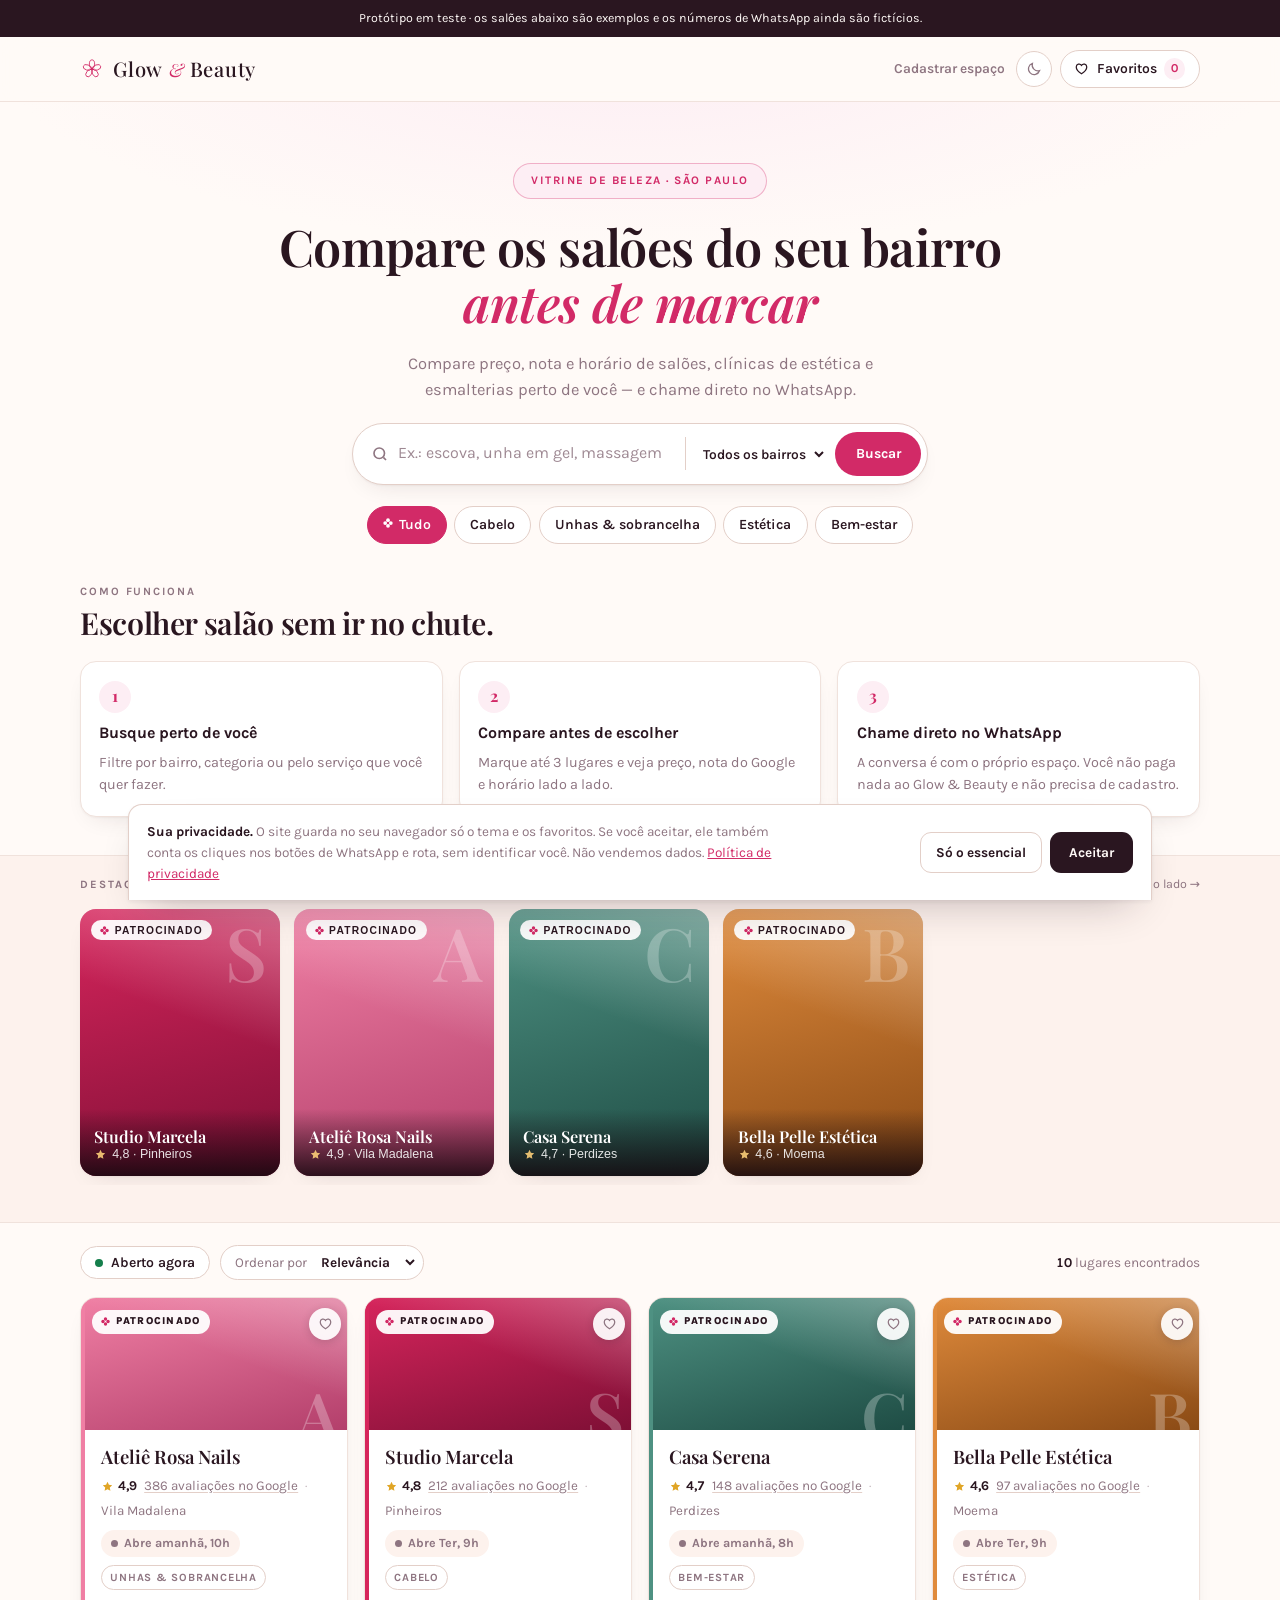
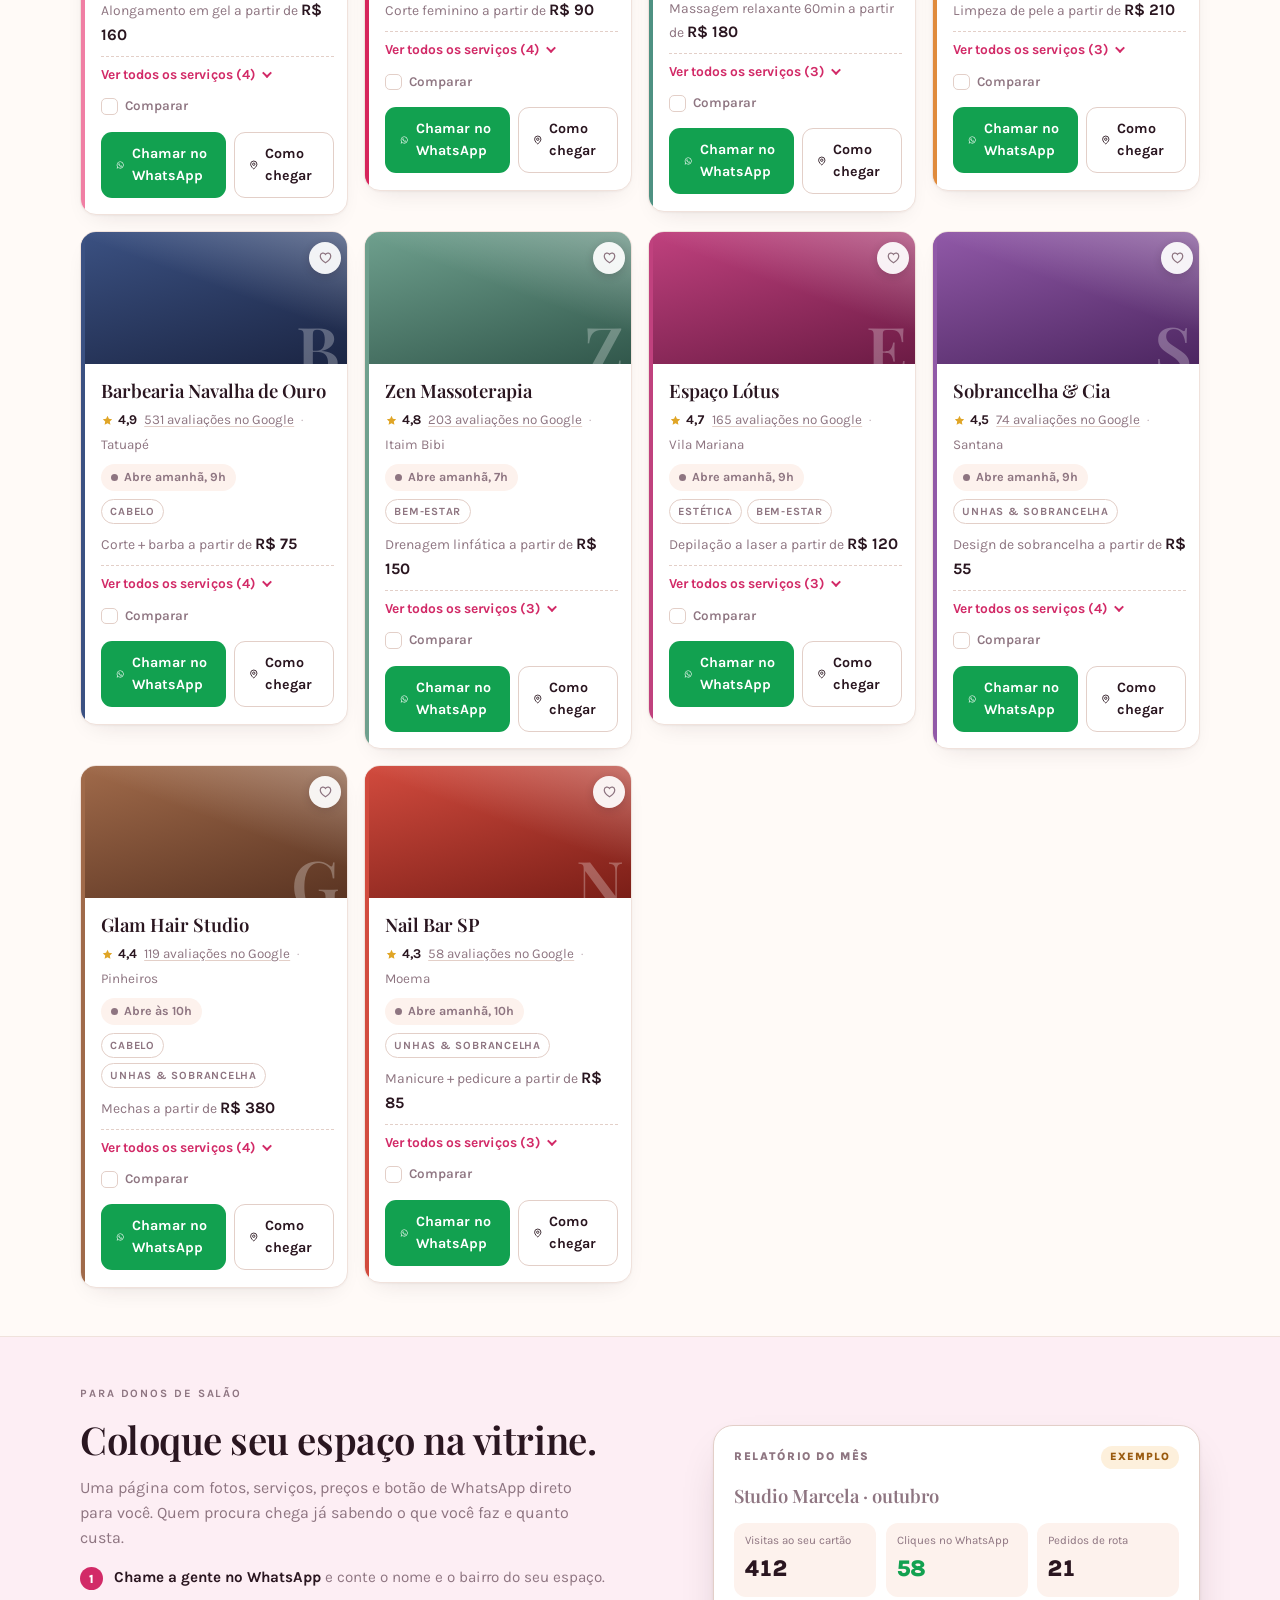
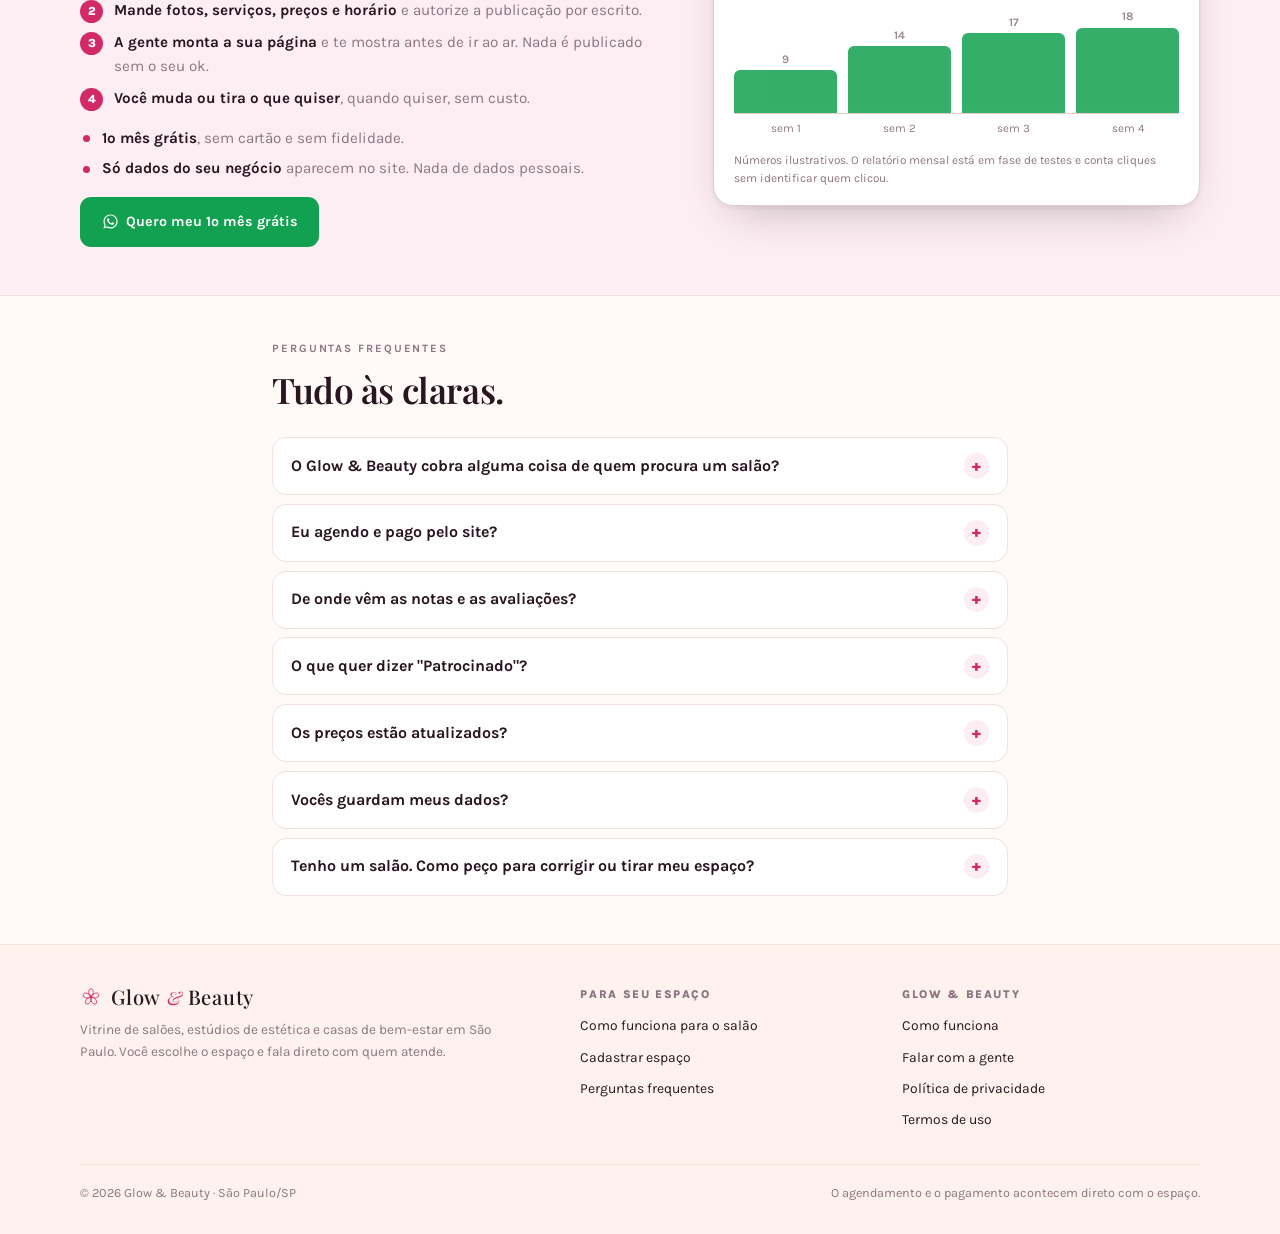
==== index.html @ f6353bc1 "v3: landing completa, busca e páginas legais." ====
<!doctype html>
<html lang="pt-BR">
<head>
<meta charset="utf-8">
<meta name="viewport" content="width=device-width, initial-scale=1">
<title>Glow &amp; Beauty</title>
<link rel="icon" type="image/svg+xml" href="favicon.svg">

<!--
  Cartão de link (Open Graph + Twitter).
  É este bloco que faz o link aparecer com imagem e descrição quando alguém
  cola no WhatsApp, no Instagram ou no Facebook. A imagem precisa ter 1200x630px
  e fica em assets/img/cartao-link.jpg. Se comprar um domínio, troque o endereço
  das linhas og:url e og:image.
-->
<meta name="description" content="Salões de cabelo, unhas, estética e bem-estar em São Paulo. Compare preço, nota e horário e chame direto no WhatsApp.">
<meta property="og:type" content="website">
<meta property="og:site_name" content="Glow &amp; Beauty">
<meta property="og:title" content="Glow &amp; Beauty — compare os salões do seu bairro">
<meta property="og:description" content="Compare preço, nota e horário dos salões perto de você e chame direto no WhatsApp.">
<meta property="og:url" content="https://ibmkinot-beep.github.io/glow-beauty/">
<meta property="og:image" content="https://ibmkinot-beep.github.io/glow-beauty/assets/img/cartao-link.jpg">
<meta property="og:image:width" content="1200">
<meta property="og:image:height" content="630">
<meta property="og:locale" content="pt_BR">
<meta property="og:image:alt" content="Glow &amp; Beauty — compare os salões do seu bairro e chame no WhatsApp">
<meta name="twitter:card" content="summary_large_image">

<link rel="stylesheet" href="https://fonts.googleapis.com/css2?family=Playfair+Display:ital,wght@0,500;0,600;0,700;1,500;1,600&family=Karla:wght@300..800&display=swap">
<style>
  :root {
    --papel: #FFFAF7;
    --papel-2: #FDF2ED;
    --vidro: #FFFFFF;
    --tinta: #2A1620;
    --mauve: #8E7581;
    --linha: #F0E2DC;
    --linha-forte: #E3CFC8;
    --glow: #D22A67;
    --glow-suave: #FDEEF4;
    --zap: #12A150;
    --zap-escuro: #0C7A3C;
    --aberto: #157F4C;
    --aberto-bg: #E6F5EC;
    --fechando: #9A5B10;
    --fechando-bg: #FDF0DC;
    --estrela: #E0A526;
    --sombra: 0 1px 2px rgba(42,22,32,.04), 0 10px 26px -14px rgba(42,22,32,.16);
    --sombra-alta: 0 2px 4px rgba(42,22,32,.06), 0 20px 44px -20px rgba(42,22,32,.3);
    --raio: 16px;
    --papel-vidro: rgba(255, 250, 247, .9);
    --inverso-bg: #2A1620;
    --inverso-cor: #FFFAF7;
    --altura-cookies: 0px;
    --altura-barra: 0px;
    color-scheme: light;
  }

  /* tema escuro: só por escolha de quem navega, no botão do topo */
  :root[data-theme="dark"] {
    --papel: #171016;
    --papel-2: #1F141C;
    --vidro: #241821;
    --tinta: #F9EDF1;
    --mauve: #B79CA7;
    --linha: #35242E;
    --linha-forte: #46313C;
    --glow: #FF6D9C;
    --glow-suave: #3A1226;
    --zap: #25D366;
    --zap-escuro: #1BA851;
    --aberto: #5DD69B;
    --aberto-bg: #15332A;
    --fechando: #E8B563;
    --fechando-bg: #372716;
    --estrela: #F0C05A;
    --sombra: 0 1px 2px rgba(0,0,0,.4), 0 10px 26px -14px rgba(0,0,0,.6);
    --sombra-alta: 0 2px 4px rgba(0,0,0,.45), 0 20px 44px -20px rgba(0,0,0,.75);
    --papel-vidro: rgba(23, 16, 22, .9);
    --inverso-bg: #34222D;
    --inverso-cor: #F9EDF1;
    color-scheme: dark;
  }

  *, *::before, *::after { box-sizing: border-box; }

  body {
    margin: 0;
    background: var(--papel);
    color: var(--tinta);
    font-family: Karla, "Segoe UI", system-ui, sans-serif;
    font-size: 16px;
    line-height: 1.55;
    -webkit-font-smoothing: antialiased;
  }

  .display {
    font-family: "Playfair Display", Georgia, "Times New Roman", serif;
    font-weight: 600;
    letter-spacing: -0.012em;
    text-wrap: balance;
  }

  .eyebrow {
    font-size: .7rem;
    font-weight: 700;
    letter-spacing: .17em;
    text-transform: uppercase;
    color: var(--mauve);
    margin: 0;
  }

  .wrap { width: min(100% - 2.5rem, 1120px); margin-inline: auto; }

  a { color: inherit; }

  :focus-visible {
    outline: 2.5px solid var(--glow);
    outline-offset: 3px;
    border-radius: 6px;
  }

  /* ---------- cabeçalho ---------- */

  .topo {
    position: sticky;
    top: 0;
    z-index: 30;
    background: var(--papel-vidro);
    backdrop-filter: blur(14px);
    border-bottom: 1px solid var(--linha);
  }

  .topo-inner {
    display: flex;
    align-items: center;
    justify-content: space-between;
    gap: 1rem;
    padding-block: .8rem;
  }

  .marca { display: inline-flex; align-items: center; gap: .58rem; text-decoration: none; color: var(--tinta); }
  .marca-flor { flex: none; color: var(--glow); }

  .marca-nome {
    font-family: "Playfair Display", Georgia, serif;
    font-weight: 500;
    font-size: 1.26rem;
    letter-spacing: .035em;
    line-height: 1;
    display: inline-flex;
    align-items: baseline;
    gap: .34rem;
  }

  .marca-nome i { font-style: italic; font-weight: 300; color: var(--glow); font-size: .92em; }

  .topo-acoes { display: flex; align-items: center; gap: .5rem; }

  .link-lojista {
    font-size: .86rem;
    font-weight: 600;
    color: var(--mauve);
    text-decoration: none;
    padding: .5rem .2rem;
    white-space: nowrap;
    border-bottom: 1px solid transparent;
  }

  .link-lojista:hover { color: var(--glow); border-bottom-color: var(--glow); }

  .favoritos-aba {
    display: inline-flex;
    align-items: center;
    gap: .45rem;
    font: inherit;
    font-size: .87rem;
    font-weight: 600;
    color: var(--tinta);
    background: var(--vidro);
    border: 1.5px solid var(--linha-forte);
    border-radius: 999px;
    padding: .45rem .85rem;
    cursor: pointer;
    white-space: nowrap;
    transition: border-color .18s ease, background .18s ease, color .18s ease;
  }

  .favoritos-aba:hover { border-color: var(--glow); color: var(--glow); }

  .favoritos-aba[aria-pressed="true"] { background: var(--glow); border-color: var(--glow); color: #fff; }

  .favoritos-aba .contador {
    font-variant-numeric: tabular-nums;
    font-size: .76rem;
    font-weight: 700;
    min-width: 1.35rem;
    height: 1.35rem;
    display: inline-grid;
    place-items: center;
    padding-inline: .3rem;
    border-radius: 999px;
    background: var(--glow-suave);
    color: var(--glow);
  }

  .favoritos-aba[aria-pressed="true"] .contador { background: rgba(255,255,255,.24); color: #fff; }
  .favoritos-aba .rotulo-aba { display: inline; }

  .tema {
    width: 2.25rem;
    height: 2.25rem;
    display: grid;
    place-items: center;
    border-radius: 999px;
    border: 1.5px solid var(--linha-forte);
    background: var(--vidro);
    color: var(--mauve);
    cursor: pointer;
    flex: none;
    transition: color .18s ease, border-color .18s ease;
  }

  .tema:hover { color: var(--glow); border-color: var(--glow); }
  .tema .icone-sol { display: none; }
  :root[data-theme="dark"] .tema .icone-lua { display: none; }
  :root[data-theme="dark"] .tema .icone-sol { display: block; }

  /* ---------- hero ---------- */

  .hero { position: relative; overflow: hidden; }

  .hero::before {
    content: "";
    position: absolute;
    inset: -10% -10% auto -10%;
    height: 28rem;
    background: radial-gradient(58% 60% at 50% 0%, var(--glow-suave) 0%, transparent 72%);
    pointer-events: none;
    z-index: 0;
  }

  .hero-inner {
    position: relative;
    z-index: 1;
    display: grid;
    justify-items: center;
    gap: 1.3rem;
    text-align: center;
    max-width: 62rem;
    padding-block: clamp(2.4rem, 6vw, 3.8rem) 2rem;
  }

  .hero-selo {
    margin: 0;
    display: inline-flex;
    align-items: center;
    font-size: .72rem;
    font-weight: 700;
    letter-spacing: .13em;
    text-transform: uppercase;
    color: var(--glow);
    background: var(--glow-suave);
    border: 1px solid color-mix(in srgb, var(--glow) 32%, transparent);
    border-radius: 999px;
    padding: .5rem 1.05rem;
  }

  .hero-inner h1 { margin: 0; font-size: clamp(2rem, 4.4vw, 3.15rem); line-height: 1.1; white-space: nowrap; }
  .hero-inner h1 em { font-style: italic; color: var(--glow); }
  .hero-sub { margin: 0; max-width: 34rem; font-size: 1.03rem; color: var(--mauve); }

  .busca {
    display: flex;
    align-items: center;
    gap: .5rem;
    background: var(--vidro);
    border: 1.5px solid var(--linha-forte);
    border-radius: 999px;
    padding: .35rem .35rem .35rem 1.1rem;
    box-shadow: var(--sombra);
    width: 100%;
    max-width: 36rem;
  }

  .busca:focus-within { border-color: var(--glow); box-shadow: var(--sombra-alta); }

  .busca-campo { display: flex; align-items: center; gap: .6rem; flex: 1; min-width: 0; }
  .busca-campo svg { flex: none; color: var(--mauve); }

  .busca-campo input {
    flex: 1;
    min-width: 0;
    border: 0;
    background: transparent;
    padding: .75rem 0;
    font: inherit;
    color: inherit;
    text-align: left;
  }

  .busca-campo input:focus { outline: none; }
  .busca-campo input::placeholder { color: var(--mauve); opacity: .85; }

  .limpar-busca {
    flex: none;
    border: 0;
    background: var(--glow-suave);
    color: var(--glow);
    font: inherit;
    font-size: .82rem;
    font-weight: 700;
    padding: .5rem .9rem;
    border-radius: 999px;
    cursor: pointer;
  }

  .limpar-busca[hidden] { display: none; }

  .busca-divisor { width: 1px; align-self: stretch; margin-block: .5rem; background: var(--linha-forte); flex: none; }

  .busca-bairro select {
    font: inherit;
    font-weight: 600;
    font-size: .86rem;
    color: var(--tinta);
    background: transparent;
    border: 0;
    padding: .75rem .3rem;
    max-width: 9.5rem;
    cursor: pointer;
  }

  .busca-bairro select:focus { outline: none; }

  .btn-buscar {
    flex: none;
    background: var(--glow);
    color: #fff;
    border: 0;
    border-radius: 999px;
    font: inherit;
    font-weight: 700;
    font-size: .87rem;
    padding: .72rem 1.3rem;
    cursor: pointer;
    white-space: nowrap;
    transition: background .18s ease, transform .12s ease;
  }

  .btn-buscar:hover { background: var(--zap-escuro); background: color-mix(in srgb, var(--glow) 80%, black); }
  .btn-buscar:active { transform: translateY(1px); }

  .hero-inner .chips { justify-content: center; }

  .chip-icone { display: inline-flex; margin-right: .35rem; position: relative; top: -1px; }
  .chip-icone svg { width: 10px; height: 10px; }

  /* ---------- a vitrine ---------- */

  .vitrine { padding-block: 1.2rem 2.3rem; background: var(--papel-2); border-block: 1px solid var(--linha); }

  .vitrine-cab {
    display: flex;
    align-items: baseline;
    justify-content: space-between;
    gap: 1rem;
    margin-bottom: .9rem;
  }

  .vitrine-cab .dica { font-size: .78rem; color: var(--mauve); }

  .rua {
    display: flex;
    gap: .9rem;
    overflow-x: auto;
    scroll-snap-type: x mandatory;
    padding-bottom: .6rem;
    margin-inline: calc(50% - 50vw);
    padding-inline: max(1.25rem, calc(50vw - 560px));
    scrollbar-width: thin;
  }

  .janela {
    position: relative;
    flex: none;
    width: 200px;
    aspect-ratio: 3 / 4;
    border-radius: var(--raio);
    overflow: hidden;
    scroll-snap-align: start;
    border: 0;
    padding: 0;
    cursor: pointer;
    text-align: left;
    color: #fff;
    box-shadow: var(--sombra);
    transition: transform .25s ease, box-shadow .25s ease;
  }

  .janela:hover, .janela:focus-visible { transform: translateY(-5px); box-shadow: var(--sombra-alta); }

  .janela-luz {
    position: absolute;
    inset: 0;
    background:
      linear-gradient(200deg, rgba(255,255,255,.34) 0%, rgba(255,255,255,0) 42%),
      linear-gradient(165deg, var(--c1) 0%, var(--c2) 100%);
  }

  .janela-inicial {
    position: absolute;
    top: .4rem;
    right: .8rem;
    font-family: "Playfair Display", Georgia, serif;
    font-weight: 600;
    font-size: 4.6rem;
    line-height: 1;
    color: rgba(255,255,255,.26);
  }

  .janela-texto {
    position: absolute;
    inset: auto 0 0 0;
    padding: 1.1rem .9rem .9rem;
    background: linear-gradient(to top, rgba(20,8,14,.86), rgba(20,8,14,0));
    display: grid;
    gap: .12rem;
  }

  .janela-nome {
    font-family: "Playfair Display", Georgia, serif;
    font-weight: 600;
    font-size: 1.02rem;
    line-height: 1.15;
  }

  .janela-bairro { font-size: .78rem; opacity: .88; display: flex; align-items: center; gap: .3rem; }
  .janela-bairro .estrela-icone { color: #FFD27A; }

  .selo {
    position: absolute;
    top: .7rem;
    left: .7rem;
    display: inline-flex;
    align-items: center;
    gap: .33rem;
    background: rgba(255,255,255,.94);
    color: #2A1620;
    font-size: .64rem;
    font-weight: 800;
    letter-spacing: .12em;
    text-transform: uppercase;
    padding: .28rem .58rem;
    border-radius: 999px;
  }

  .selo svg { color: #D22A67; }

  /* ---------- filtros ---------- */

  .filtros { padding-block: 1.4rem 1.1rem; display: grid; gap: .85rem; }
  .chips { display: flex; flex-wrap: wrap; gap: .45rem; }

  .chip {
    border: 1.5px solid var(--linha-forte);
    background: var(--vidro);
    color: var(--tinta);
    font: inherit;
    font-size: .88rem;
    font-weight: 600;
    padding: .46rem .95rem;
    border-radius: 999px;
    cursor: pointer;
    transition: border-color .18s ease, background .18s ease, color .18s ease;
  }

  .chip:hover { border-color: var(--glow); }
  .chip[aria-pressed="true"] { background: var(--glow); border-color: var(--glow); color: #fff; }

  .linha-controle {
    display: flex;
    flex-wrap: wrap;
    align-items: center;
    gap: .8rem;
    justify-content: space-between;
  }

  .interruptor {
    display: inline-flex;
    align-items: center;
    gap: .45rem;
    font-size: .88rem;
    font-weight: 600;
    color: var(--tinta);
    background: var(--vidro);
    border: 1.5px solid var(--linha-forte);
    border-radius: 999px;
    padding: .44rem .9rem;
    cursor: pointer;
    font-family: inherit;
    transition: border-color .18s ease, background .18s ease, color .18s ease;
  }

  .interruptor::before {
    content: "";
    width: 8px;
    height: 8px;
    border-radius: 50%;
    background: var(--aberto);
  }

  .interruptor:hover { border-color: var(--aberto); }

  .interruptor[aria-pressed="true"] {
    background: var(--aberto-bg);
    border-color: var(--aberto);
    color: var(--aberto);
  }

  .contagem { font-size: .85rem; color: var(--mauve); font-variant-numeric: tabular-nums; }
  .contagem b { color: var(--tinta); }

  /* ---------- grade ---------- */

  .grade {
    display: grid;
    grid-template-columns: repeat(auto-fill, minmax(268px, 1fr));
    gap: 1rem;
    padding-bottom: 3rem;
    align-items: start;
  }

  .cartao {
    position: relative;
    background: var(--vidro);
    border: 1px solid var(--linha);
    border-radius: var(--raio);
    overflow: hidden;
    display: grid;
    box-shadow: var(--sombra);
  }

  .esmalte { position: absolute; top: 0; left: 0; bottom: 0; width: 4px; background: var(--c1); z-index: 1; }

  .cartao-foto {
    position: relative;
    height: 132px;
    background:
      linear-gradient(200deg, rgba(255,255,255,.3) 0%, rgba(255,255,255,0) 45%),
      linear-gradient(165deg, var(--c1) 0%, var(--c2) 100%);
  }

  .cartao-inicial {
    position: absolute;
    right: .7rem;
    bottom: -1.1rem;
    font-family: "Playfair Display", Georgia, serif;
    font-weight: 600;
    font-size: 4.2rem;
    line-height: 1;
    color: rgba(255,255,255,.28);
  }

  .coracao {
    position: absolute;
    top: .6rem;
    right: .6rem;
    width: 2rem;
    height: 2rem;
    display: grid;
    place-items: center;
    border-radius: 50%;
    border: 0;
    cursor: pointer;
    background: rgba(255,255,255,.92);
    color: #8E7581;
    box-shadow: 0 2px 8px rgba(42,22,32,.18);
    transition: transform .16s ease, color .16s ease;
  }

  .coracao:hover { transform: scale(1.09); color: #D22A67; }
  .coracao[aria-pressed="true"] { color: #D22A67; }
  .coracao[aria-pressed="true"] svg { fill: #D22A67; }

  .cartao-corpo { padding: .95rem 1.05rem 1.05rem 1.25rem; display: grid; gap: .5rem; }

  .cartao h3 {
    margin: 0;
    font-family: "Playfair Display", Georgia, serif;
    font-weight: 600;
    font-size: 1.16rem;
    line-height: 1.2;
  }

  .meta {
    margin: 0;
    font-size: .84rem;
    color: var(--mauve);
    display: flex;
    flex-wrap: wrap;
    align-items: center;
    gap: .3rem .45rem;
  }

  .meta .ponto { opacity: .5; }

  .nota {
    display: inline-flex;
    align-items: center;
    gap: .25rem;
    font-weight: 700;
    color: var(--tinta);
    font-variant-numeric: tabular-nums;
  }

  .nota svg { color: var(--estrela); }

  .status {
    justify-self: start;
    display: inline-flex;
    align-items: center;
    gap: .4rem;
    font-size: .78rem;
    font-weight: 700;
    padding: .24rem .6rem;
    border-radius: 999px;
    background: var(--papel-2);
    color: var(--mauve);
  }

  .status::before { content: ""; width: 7px; height: 7px; border-radius: 50%; background: currentColor; }
  .status-aberto { background: var(--aberto-bg); color: var(--aberto); }
  .status-fechando { background: var(--fechando-bg); color: var(--fechando); }

  .tags { display: flex; flex-wrap: wrap; gap: .3rem; }

  .tag {
    font-size: .69rem;
    font-weight: 700;
    letter-spacing: .07em;
    text-transform: uppercase;
    color: var(--mauve);
    border: 1px solid var(--linha-forte);
    border-radius: 999px;
    padding: .18rem .52rem;
  }

  .preco { margin: 0; font-size: .87rem; }

  .acoes { display: grid; grid-template-columns: 1fr auto; gap: .5rem; margin-top: .2rem; }

  .btn {
    font: inherit;
    font-weight: 700;
    font-size: .89rem;
    border-radius: 11px;
    padding: .62rem .9rem;
    cursor: pointer;
    border: 1.5px solid transparent;
    display: inline-flex;
    align-items: center;
    justify-content: center;
    gap: .42rem;
    transition: background .18s ease, border-color .18s ease, transform .12s ease;
  }

  .btn:active { transform: translateY(1px); }
  .btn-zap { background: var(--zap); color: #fff; }
  .btn-zap:hover { background: var(--zap-escuro); }
  .btn-mapa { background: transparent; border-color: var(--linha-forte); color: var(--tinta); }
  .btn-mapa:hover { border-color: var(--glow); color: var(--glow); }

  .vazio {
    grid-column: 1 / -1;
    text-align: center;
    padding: 3.2rem 1rem;
    display: grid;
    gap: .75rem;
    justify-items: center;
  }

  .vazio h3 {
    margin: 0;
    font-family: "Playfair Display", Georgia, serif;
    font-weight: 600;
    font-size: 1.35rem;
  }

  .vazio p { margin: 0; color: var(--mauve); max-width: 28rem; }
  .btn-limpar { background: var(--glow); color: #fff; border: 0; }

  /* ---------- lojista ---------- */

  .lojista { border-top: 1px solid var(--linha); background: var(--glow-suave); }
  .lojista h2 { margin: 0; font-size: clamp(1.7rem, 4.5vw, 2.4rem); line-height: 1.08; }
  .lojista p { margin: 0; color: var(--mauve); max-width: 32rem; }

  /* ---------- rodapé ---------- */

  .rodape { border-top: 1px solid var(--linha); background: var(--papel-2); }

  .rodape-grade {
    padding-block: 2.6rem 2rem;
    display: grid;
    grid-template-columns: minmax(220px, 1.6fr) repeat(2, minmax(160px, 1fr));
    gap: 2rem 1.5rem;
  }

  .rodape-marca { display: grid; gap: .7rem; align-content: start; }
  .rodape-marca p { margin: 0; font-size: .85rem; color: var(--mauve); max-width: 26rem; }

  .rodape-col { display: grid; gap: .55rem; align-content: start; }
  .rodape-col h3 { margin: 0 0 .15rem; font-size: .72rem; font-weight: 800; letter-spacing: .14em; text-transform: uppercase; color: var(--mauve); }
  .rodape-col a { font-size: .87rem; color: var(--tinta); text-decoration: none; width: fit-content; border-bottom: 1px solid transparent; }
  .rodape-col a:hover { color: var(--glow); border-bottom-color: var(--glow); }

  .rodape-base {
    border-top: 1px solid var(--linha);
    padding-block: 1.1rem 2rem;
    display: flex;
    flex-wrap: wrap;
    gap: .4rem 1.2rem;
    justify-content: space-between;
    font-size: .79rem;
    color: var(--mauve);
  }

  .aviso {
    background: var(--inverso-bg);
    color: var(--inverso-cor);
    font-size: .78rem;
    text-align: center;
    padding: .55rem 1.25rem;
  }

  /* ---------- cookies ---------- */

  .cookies {
    position: fixed;
    left: 50%;
    bottom: 0;
    transform: translateX(-50%);
    z-index: 50;
    width: min(100%, 64rem);
    background: var(--vidro);
    border: 1px solid var(--linha-forte);
    border-bottom: 0;
    border-radius: 14px 14px 0 0;
    box-shadow: var(--sombra-alta);
    padding: 1rem 1.15rem;
    display: flex;
    flex-wrap: wrap;
    align-items: center;
    gap: .8rem 1.2rem;
    justify-content: space-between;
  }

  .cookies[hidden] { display: none; }
  .cookies p { margin: 0; font-size: .85rem; color: var(--mauve); max-width: 40rem; }
  .cookies p b { color: var(--tinta); font-weight: 700; }
  .cookies a { color: var(--glow); }
  .cookies-botoes { display: flex; gap: .5rem; flex-wrap: wrap; }

  .btn-fantasma {
    background: transparent;
    border-color: var(--linha-forte);
    color: var(--tinta);
    font-size: .85rem;
    padding: .55rem .95rem;
  }

  .btn-fantasma:hover { border-color: var(--glow); color: var(--glow); }
  .btn-aceitar { background: var(--tinta); color: var(--papel); font-size: .85rem; padding: .55rem 1.1rem; }

  /* ---------- toast ---------- */

  .toast {
    position: fixed;
    left: 50%;
    bottom: calc(1.2rem + var(--altura-cookies) + var(--altura-barra));
    transform: translate(-50%, 12px);
    opacity: 0;
    visibility: hidden;
    pointer-events: none;
    z-index: 60;
    width: min(100% - 2rem, 30rem);
    background: var(--inverso-bg);
    color: var(--inverso-cor);
    border-radius: 13px;
    padding: .85rem 1rem;
    box-shadow: var(--sombra-alta);
    display: grid;
    gap: .25rem;
    transition: transform .3s cubic-bezier(.2,.8,.3,1), opacity .3s ease, bottom .25s ease, visibility 0s linear .3s;
  }

  .toast.aberto {
    transform: translate(-50%, 0);
    opacity: 1;
    visibility: visible;
    pointer-events: auto;
    transition: transform .3s cubic-bezier(.2,.8,.3,1), opacity .3s ease, bottom .25s ease;
  }
  .toast-titulo { font-weight: 700; font-size: .88rem; }

  .toast-url {
    font-family: ui-monospace, "Cascadia Mono", Consolas, monospace;
    font-size: .74rem;
    opacity: .78;
    word-break: break-all;
  }

  .toast-url:empty { display: none; }

  /* ---------- como funciona ---------- */

  .passos { padding-block: .4rem 2.4rem; }
  .passos h2 { margin: .35rem 0 1.3rem; font-size: clamp(1.45rem, 3.4vw, 1.9rem); line-height: 1.15; }

  .passos-lista {
    list-style: none;
    margin: 0;
    padding: 0;
    display: grid;
    grid-template-columns: repeat(3, minmax(0, 1fr));
    gap: 1rem;
    counter-reset: passo;
  }

  .passos-lista li {
    position: relative;
    background: var(--vidro);
    border: 1px solid var(--linha);
    border-radius: var(--raio);
    padding: 1.15rem 1.15rem 1.2rem;
    box-shadow: var(--sombra);
    display: grid;
    gap: .35rem;
    align-content: start;
  }

  .passo-num {
    width: 2rem;
    height: 2rem;
    border-radius: 999px;
    display: grid;
    place-items: center;
    background: var(--glow-suave);
    color: var(--glow);
    font-family: "Playfair Display", Georgia, serif;
    font-weight: 700;
    font-size: 1rem;
    margin-bottom: .2rem;
  }

  .passos-lista h3 { margin: 0; font-size: 1rem; font-weight: 700; }
  .passos-lista p { margin: 0; font-size: .9rem; color: var(--mauve); }

  .o-que-e {
    margin-left: .5rem;
    font-size: .7rem;
    letter-spacing: 0;
    text-transform: none;
    font-weight: 600;
    color: var(--glow);
    white-space: nowrap;
  }

  /* ---------- serviços no cartão ---------- */

  .servicos { font-size: .86rem; border-top: 1px dashed var(--linha-forte); padding-top: .45rem; }
  .servicos summary { cursor: pointer; font-weight: 700; color: var(--glow); list-style: none; display: inline-flex; align-items: center; gap: .35rem; }
  .servicos summary::-webkit-details-marker { display: none; }
  .servicos summary::after { content: ""; width: .45rem; height: .45rem; border-right: 2px solid currentColor; border-bottom: 2px solid currentColor; transform: rotate(45deg) translateY(-2px); transition: transform .18s ease; }
  .servicos[open] summary::after { transform: rotate(225deg) translate(-1px, -1px); }
  .servicos ul { list-style: none; margin: .5rem 0 .35rem; padding: 0; display: grid; gap: .3rem; }
  .servicos li { display: flex; justify-content: space-between; gap: .8rem; }
  .servicos li span { color: var(--tinta); }
  .servicos li b { font-variant-numeric: tabular-nums; white-space: nowrap; }
  .servicos p { margin: 0; font-size: .74rem; color: var(--mauve); }

  /* ---------- lojista: passos e relatório ---------- */

  .lojista-grade {
    padding-block: 3rem;
    display: grid;
    grid-template-columns: minmax(0, 1.1fr) minmax(0, .9fr);
    gap: 2.4rem;
    align-items: center;
  }

  .lojista-texto { display: grid; gap: 1rem; }
  .lojista-texto .btn { justify-self: start; padding-inline: 1.3rem; padding-block: .8rem; }

  .lojista-passos { margin: 0; padding: 0; list-style: none; counter-reset: lp; display: grid; gap: .55rem; }
  .lojista-passos li { counter-increment: lp; position: relative; padding-left: 2.1rem; color: var(--mauve); font-size: .95rem; }
  .lojista-passos li::before {
    content: counter(lp);
    position: absolute;
    left: 0;
    top: .05rem;
    width: 1.45rem;
    height: 1.45rem;
    border-radius: 999px;
    background: var(--glow);
    color: #fff;
    font-size: .75rem;
    font-weight: 800;
    display: grid;
    place-items: center;
  }
  .lojista-passos b { color: var(--tinta); }

  .relatorio {
    margin: 0;
    background: var(--vidro);
    border: 1px solid var(--linha-forte);
    border-radius: 20px;
    padding: 1.2rem 1.25rem 1.1rem;
    box-shadow: var(--sombra-alta);
    display: grid;
    gap: .8rem;
  }

  .relatorio-cab { display: flex; justify-content: space-between; align-items: center; gap: 1rem; }
  .relatorio-titulo { font-size: .72rem; font-weight: 800; letter-spacing: .14em; text-transform: uppercase; color: var(--mauve); }
  .relatorio-selo { font-size: .68rem; font-weight: 800; letter-spacing: .1em; text-transform: uppercase; color: var(--fechando); background: var(--fechando-bg); border-radius: 999px; padding: .2rem .55rem; }
  .relatorio-nome { margin: 0; font-family: "Playfair Display", Georgia, serif; font-weight: 600; font-size: 1.15rem; }
  .relatorio-numeros { margin: 0; display: grid; grid-template-columns: repeat(3, minmax(0, 1fr)); gap: .6rem; }
  .relatorio-numeros div { background: var(--papel-2); border-radius: 12px; padding: .65rem .7rem; }
  .relatorio-numeros dt { font-size: .72rem; color: var(--mauve); line-height: 1.25; }
  .relatorio-numeros dd { margin: .2rem 0 0; font-size: 1.45rem; font-weight: 800; font-variant-numeric: tabular-nums; }
  .relatorio-numeros div:nth-child(2) dd { color: var(--zap); }

  .relatorio-grafico { height: 6.5rem; display: grid; grid-template-columns: repeat(4, 1fr); gap: .7rem; align-items: end; padding-top: 1.1rem; border-bottom: 1px solid var(--linha-forte); }
  .relatorio-grafico span { position: relative; height: var(--h); background: var(--zap); border-radius: 6px 6px 0 0; opacity: .85; }
  .relatorio-grafico i { position: absolute; top: -1.2rem; left: 0; right: 0; text-align: center; font-style: normal; font-size: .72rem; font-weight: 700; color: var(--mauve); }
  .relatorio-eixo { display: grid; grid-template-columns: repeat(4, 1fr); gap: .7rem; text-align: center; font-size: .72rem; color: var(--mauve); margin-top: -.4rem; }
  .relatorio figcaption { font-size: .74rem; color: var(--mauve); }

  /* ---------- perguntas frequentes ---------- */

  .perguntas { border-top: 1px solid var(--linha); }
  .perguntas-inner { padding-block: 2.8rem 3rem; max-width: 46rem; }
  .perguntas h2 { margin: .35rem 0 1.2rem; font-size: clamp(1.6rem, 4vw, 2.2rem); }
  .faq { display: grid; gap: .55rem; }
  .faq details { background: var(--vidro); border: 1px solid var(--linha); border-radius: 14px; padding: 0 1.1rem; }
  .faq details[open] { border-color: var(--linha-forte); box-shadow: var(--sombra); }
  .faq summary { cursor: pointer; list-style: none; padding: .95rem 0; font-weight: 700; display: flex; justify-content: space-between; gap: 1rem; align-items: center; }
  .faq summary::-webkit-details-marker { display: none; }
  .faq summary::after { content: "+"; flex: none; width: 1.6rem; height: 1.6rem; border-radius: 999px; display: grid; place-items: center; background: var(--glow-suave); color: var(--glow); font-weight: 800; }
  .faq details[open] summary::after { content: "−"; }
  .faq p { margin: 0 0 1rem; color: var(--mauve); }
  .faq a { color: var(--glow); }

  @media (max-width: 860px) {
    .passos-lista { grid-template-columns: 1fr; }
    .lojista-grade { grid-template-columns: 1fr; }
  }

  /* ---------- ordenar ---------- */

  .controles { display: flex; flex-wrap: wrap; align-items: center; gap: .6rem; }

  .ordenar {
    display: inline-flex;
    align-items: center;
    gap: .4rem;
    font-size: .85rem;
    color: var(--mauve);
    background: var(--vidro);
    border: 1.5px solid var(--linha-forte);
    border-radius: 999px;
    padding: .1rem .3rem .1rem .9rem;
  }

  .ordenar select {
    font: inherit;
    font-weight: 700;
    color: var(--tinta);
    background: transparent;
    border: 0;
    padding: .38rem .2rem;
    cursor: pointer;
  }

  .ordenar:focus-within { border-color: var(--glow); }

  /* A lista que abre no select usa as cores do tema, no claro e no escuro. */
  .ordenar select, .busca-bairro select { color-scheme: inherit; }
  .ordenar select option, .busca-bairro select option {
    background-color: var(--vidro);
    color: var(--tinta);
    font-weight: 600;
  }
  .ordenar select option:checked, .busca-bairro select option:checked {
    background-color: var(--glow-suave);
    color: var(--glow);
  }
  .ordenar select:focus { outline: none; }

  /* ---------- cartão: fonte da nota, preço e comparar ---------- */

  .fonte { color: var(--mauve); text-decoration: underline; text-decoration-color: var(--linha-forte); text-underline-offset: 2px; }
  .fonte:hover { color: var(--glow); text-decoration-color: var(--glow); }

  .preco { color: var(--mauve); }
  .preco b { color: var(--tinta); font-size: 1rem; }

  .cartao.marcado { border-color: var(--glow); box-shadow: 0 0 0 2px var(--glow), var(--sombra); }

  .btn-comparar {
    justify-self: start;
    display: inline-flex;
    align-items: center;
    gap: .45rem;
    font: inherit;
    font-size: .84rem;
    font-weight: 600;
    color: var(--mauve);
    background: none;
    border: 0;
    padding: .2rem 0;
    cursor: pointer;
  }

  .btn-comparar .caixa {
    width: 1.05rem;
    height: 1.05rem;
    border-radius: 5px;
    border: 1.5px solid var(--linha-forte);
    display: grid;
    place-items: center;
    color: transparent;
    background: var(--vidro);
  }

  .btn-comparar:hover { color: var(--glow); }
  .btn-comparar:hover .caixa { border-color: var(--glow); }
  .btn-comparar[aria-pressed="true"] { color: var(--glow); }
  .btn-comparar[aria-pressed="true"] .caixa { background: var(--glow); border-color: var(--glow); color: #fff; }

  a.btn { text-decoration: none; }

  @keyframes destacar { 0%, 100% { box-shadow: var(--sombra); } 30% { box-shadow: 0 0 0 3px var(--glow), var(--sombra-alta); } }
  .cartao.piscar { animation: destacar 1.6s ease; }

  /* ---------- lojista: lista ---------- */

  .lojista-lista { margin: 0; padding: 0; list-style: none; display: grid; gap: .45rem; max-width: 34rem; }
  .lojista-lista li { position: relative; padding-left: 1.4rem; color: var(--mauve); font-size: .95rem; }
  .lojista-lista li::before { content: ""; position: absolute; left: .2rem; top: .55em; width: 7px; height: 7px; border-radius: 50%; background: var(--glow); }
  .lojista-lista b { color: var(--tinta); }

  /* ---------- barra e janela de comparação ---------- */

  .barra-comparar {
    position: fixed;
    left: 50%;
    bottom: calc(.9rem + var(--altura-cookies));
    transform: translateX(-50%);
    z-index: 45;
    width: min(100% - 2rem, 34rem);
    background: var(--inverso-bg);
    color: var(--inverso-cor);
    border-radius: 14px;
    box-shadow: var(--sombra-alta);
    padding: .65rem .7rem .65rem 1.05rem;
    display: flex;
    align-items: center;
    justify-content: space-between;
    gap: .8rem;
  }

  .barra-comparar[hidden] { display: none; }
  .barra-texto { font-size: .88rem; font-weight: 600; }
  .barra-botoes { display: flex; gap: .4rem; flex: none; }
  .barra-comparar .btn-fantasma { color: var(--inverso-cor); border-color: rgba(255,255,255,.28); }
  .barra-comparar .btn-aceitar { background: var(--glow); color: #fff; }
  .barra-comparar .btn-aceitar:disabled { opacity: .45; cursor: not-allowed; }

  .comparar {
    width: min(100% - 1.5rem, 58rem);
    max-height: min(100% - 2rem, 44rem);
    border: 1px solid var(--linha-forte);
    border-radius: 18px;
    padding: 0;
    background: var(--papel);
    color: var(--tinta);
    box-shadow: var(--sombra-alta);
  }

  .comparar[open] { display: flex; flex-direction: column; }
  .comparar::backdrop { background: rgba(20,8,14,.55); backdrop-filter: blur(3px); }

  .comparar-cab {
    display: flex;
    align-items: center;
    justify-content: space-between;
    gap: 1rem;
    padding: 1rem 1.1rem .8rem 1.3rem;
    border-bottom: 1px solid var(--linha);
  }

  .comparar-cab h2 { margin: 0; font-size: 1.35rem; }

  .fechar {
    width: 2.2rem;
    height: 2.2rem;
    border-radius: 999px;
    border: 1.5px solid var(--linha-forte);
    background: var(--vidro);
    color: var(--tinta);
    display: grid;
    place-items: center;
    cursor: pointer;
  }

  .fechar:hover { border-color: var(--glow); color: var(--glow); }

  .comparar-rolagem { overflow: auto; padding: .4rem 1.1rem 0; }

  .comparar table { border-collapse: collapse; width: 100%; min-width: 34rem; font-size: .88rem; }
  .comparar th, .comparar td { text-align: left; vertical-align: top; padding: .7rem .6rem; border-bottom: 1px solid var(--linha); }
  .comparar thead th { font-family: "Playfair Display", Georgia, serif; font-size: 1.02rem; font-weight: 600; line-height: 1.2; border-bottom: 2px solid var(--linha-forte); }
  .comparar thead th .esmalte-mini { display: block; width: 2rem; height: 4px; border-radius: 4px; background: var(--c1); margin-bottom: .45rem; }
  .comparar tbody th { width: 8.5rem; font-size: .72rem; font-weight: 800; letter-spacing: .1em; text-transform: uppercase; color: var(--mauve); }
  .comparar td.melhor { color: var(--aberto); font-weight: 700; }
  .comparar td.melhor::after { content: " ✓"; }
  .comparar td .btn { width: 100%; font-size: .82rem; padding: .5rem .6rem; }
  .comparar .fonte-mini { color: var(--mauve); font-size: .8rem; font-weight: 400; }
  .comparar-nota { margin: 0; padding: .7rem 1.3rem 1rem; font-size: .76rem; color: var(--mauve); }

  @media (prefers-reduced-motion: reduce) {
    *, *::before, *::after {
      transition-duration: .01ms !important;
      animation-duration: .01ms !important;
      scroll-behavior: auto !important;
    }
  }

  @media (max-width: 860px) {
    .rodape-grade { grid-template-columns: repeat(2, minmax(140px, 1fr)); gap: 1.8rem; }
    .rodape-marca { grid-column: 1 / -1; }
  }

  @media (max-width: 720px) {
    .link-lojista { display: none; }
    .hero-inner h1 { white-space: normal; }
  }

  @media (max-width: 640px) {
    .busca { flex-wrap: wrap; border-radius: 20px; padding: .6rem; }
    .busca-campo { width: 100%; }
    .busca-divisor { display: none; }
    .busca-bairro { flex: 1; }
    .busca-bairro select { max-width: none; width: 100%; }
    .btn-buscar { flex: 1; }
  }

  @media (max-width: 460px) {
    .marca-nome { font-size: 1.12rem; }
    .favoritos-aba .rotulo-aba { display: none; }
    .janela { width: 168px; }
    .vitrine-cab .dica { display: none; }
    .acoes { grid-template-columns: 1fr; }
    .rodape-grade { grid-template-columns: 1fr; gap: 1.6rem; }
    .cookies { flex-direction: column; align-items: stretch; }
    .cookies-botoes .btn { flex: 1; }
    .barra-comparar { flex-direction: column; align-items: stretch; }
    .comparar-rolagem { padding-inline: 0 .8rem; }
    .comparar table { min-width: 0; }
    .comparar td, .comparar thead th { min-width: 9.5rem; }
    .comparar tbody th, .comparar thead td { position: sticky; left: 0; z-index: 1; background: var(--papel); width: 5.6rem; min-width: 5.6rem; padding-left: 1rem; font-size: .64rem; }
    .barra-botoes .btn { flex: 1; }
  }
</style>

<script>
  // Aplica o tema antes de pintar a página, para não piscar claro antes de escurecer.
  (function () {
    var escolha = "light";
    try { escolha = localStorage.getItem("glow-beauty:tema") || "light"; } catch (e) { /* site data bloqueado */ }
    document.documentElement.setAttribute("data-theme", escolha);
  })();
</script>
</head>
<body>

<div class="aviso">Protótipo em teste · os salões abaixo são exemplos e os números de WhatsApp ainda são fictícios.</div>

<header class="topo" id="topo">
  <div class="wrap topo-inner">
    <a class="marca" href="#topo" aria-label="Glow &amp; Beauty — início">
      <svg class="marca-flor" width="24" height="24" viewBox="0 0 32 32" fill="none" stroke="currentColor" stroke-width="1.1" aria-hidden="true">
        <ellipse cx="16" cy="9.4" rx="3.5" ry="5.6"/>
        <ellipse cx="16" cy="9.4" rx="3.5" ry="5.6" transform="rotate(72 16 16)"/>
        <ellipse cx="16" cy="9.4" rx="3.5" ry="5.6" transform="rotate(144 16 16)"/>
        <ellipse cx="16" cy="9.4" rx="3.5" ry="5.6" transform="rotate(216 16 16)"/>
        <ellipse cx="16" cy="9.4" rx="3.5" ry="5.6" transform="rotate(288 16 16)"/>
        <circle cx="16" cy="16" r="1.7" fill="currentColor" stroke="none"/>
      </svg>
      <span class="marca-nome">Glow <i>&amp;</i> Beauty</span>
    </a>
    <div class="topo-acoes">
      <a class="link-lojista" href="#lojista">Cadastrar espaço</a>
      <button class="tema" id="botaoTema" type="button" aria-label="Mudar para o tema escuro">
        <svg class="icone-lua" width="16" height="16" viewBox="0 0 24 24" fill="none" stroke="currentColor" stroke-width="1.8" aria-hidden="true"><path d="M20.5 14.3A8.6 8.6 0 0 1 9.7 3.5a8.6 8.6 0 1 0 10.8 10.8Z"/></svg>
        <svg class="icone-sol" width="17" height="17" viewBox="0 0 24 24" fill="none" stroke="currentColor" stroke-width="1.8" aria-hidden="true"><circle cx="12" cy="12" r="4.2"/><path d="M12 2.6v2.1M12 19.3v2.1M4.2 4.2l1.5 1.5M18.3 18.3l1.5 1.5M2.6 12h2.1M19.3 12h2.1M4.2 19.8l1.5-1.5M18.3 5.7l1.5-1.5"/></svg>
      </button>
      <button class="favoritos-aba" id="abaFavoritos" type="button" aria-pressed="false" title="Ver só os lugares que você salvou">
        <svg width="15" height="15" viewBox="0 0 24 24" fill="none" stroke="currentColor" stroke-width="2" aria-hidden="true"><path d="M12 20.4S3.6 15.3 3.6 9.5a4.6 4.6 0 0 1 8.4-2.6 4.6 4.6 0 0 1 8.4 2.6c0 5.8-8.4 10.9-8.4 10.9Z"/></svg>
        <span class="rotulo-aba">Favoritos</span>
        <span class="contador" id="contadorFavoritos">0</span>
      </button>
    </div>
  </div>
</header>

<main>
  <section class="hero">
    <div class="wrap hero-inner">
      <p class="hero-selo">Vitrine de beleza · São Paulo</p>
      <h1 class="display">Compare os salões do seu bairro<br><em>antes de marcar</em></h1>
      <p class="hero-sub">Compare preço, nota e horário de salões, clínicas de estética e esmalterias perto de você — e chame direto no WhatsApp.</p>

      <div class="busca">
        <div class="busca-campo">
          <svg width="18" height="18" viewBox="0 0 24 24" fill="none" stroke="currentColor" stroke-width="2.2" aria-hidden="true"><circle cx="11" cy="11" r="7"/><path d="m20 20-3.5-3.5"/></svg>
          <input id="busca" type="search" placeholder="Ex.: escova, unha em gel, massagem, Pinheiros" aria-label="Buscar salão ou serviço">
          <button class="limpar-busca" id="limparBusca" type="button" hidden>Limpar</button>
        </div>
        <span class="busca-divisor" aria-hidden="true"></span>
        <div class="busca-bairro">
          <select id="bairro" aria-label="Filtrar por bairro">
            <option value="todos">Todos os bairros</option>
          </select>
        </div>
        <button class="btn-buscar" id="botaoBuscar" type="button">Buscar</button>
      </div>

      <div class="chips" id="chips" role="group" aria-label="Categorias"></div>
    </div>
  </section>

  <section class="passos" id="como-funciona" aria-labelledby="tituloPassos">
    <div class="wrap">
      <p class="eyebrow">Como funciona</p>
      <h2 class="display" id="tituloPassos">Escolher salão sem ir no chute.</h2>
      <ol class="passos-lista">
        <li>
          <span class="passo-num" aria-hidden="true">1</span>
          <h3>Busque perto de você</h3>
          <p>Filtre por bairro, categoria ou pelo serviço que você quer fazer.</p>
        </li>
        <li>
          <span class="passo-num" aria-hidden="true">2</span>
          <h3>Compare antes de escolher</h3>
          <p>Marque até 3 lugares e veja preço, nota do Google e horário lado a lado.</p>
        </li>
        <li>
          <span class="passo-num" aria-hidden="true">3</span>
          <h3>Chame direto no WhatsApp</h3>
          <p>A conversa é com o próprio espaço. Você não paga nada ao Glow &amp; Beauty e não precisa de cadastro.</p>
        </li>
      </ol>
    </div>
  </section>

  <section class="vitrine">
    <div class="wrap vitrine-cab">
      <p class="eyebrow">Destaques patrocinados <a class="o-que-e" href="#perguntas" data-abrir="faq-patrocinado">o que é isso?</a></p>
      <span class="dica">arraste para o lado →</span>
    </div>
    <div class="rua" id="rua" role="list"></div>
  </section>

  <section class="wrap filtros" aria-label="Filtros">
    <div class="linha-controle">
      <div class="controles">
        <button class="interruptor" id="abertoAgora" type="button" aria-pressed="false">Aberto agora</button>
        <label class="ordenar">
          <span>Ordenar por</span>
          <select id="ordenar">
            <option value="relevancia">Relevância</option>
            <option value="preco">Menor preço</option>
            <option value="nota">Melhor nota</option>
          </select>
        </label>
      </div>
      <span class="contagem" id="contagem"></span>
    </div>
  </section>

  <section class="wrap">
    <div class="grade" id="grade"></div>
  </section>

  <section class="lojista" id="lojista" aria-labelledby="tituloLojista">
    <div class="wrap lojista-grade">
      <div class="lojista-texto">
        <p class="eyebrow">Para donos de salão</p>
        <h2 class="display" id="tituloLojista">Coloque seu espaço na vitrine.</h2>
        <p>Uma página com fotos, serviços, preços e botão de WhatsApp direto para você. Quem procura chega já sabendo o que você faz e quanto custa.</p>
        <ol class="lojista-passos">
          <li><b>Chame a gente no WhatsApp</b> e conte o nome e o bairro do seu espaço.</li>
          <li><b>Mande fotos, serviços, preços e horário</b> e autorize a publicação por escrito.</li>
          <li><b>A gente monta a sua página</b> e te mostra antes de ir ao ar. Nada é publicado sem o seu ok.</li>
          <li><b>Você muda ou tira o que quiser</b>, quando quiser, sem custo.</li>
        </ol>
        <ul class="lojista-lista">
          <li><b>1º mês grátis</b>, sem cartão e sem fidelidade.</li>
          <li><b>Só dados do seu negócio</b> aparecem no site. Nada de dados pessoais.</li>
        </ul>
        <a class="btn btn-zap" id="zapLojista" href="#" target="_blank" rel="noopener" data-clique="lojista">
          <svg width="17" height="17" viewBox="0 0 24 24" fill="currentColor" aria-hidden="true"><path d="M12.04 2c-5.5 0-9.96 4.46-9.96 9.96 0 1.76.46 3.48 1.34 5L2 22l5.2-1.36a9.9 9.9 0 0 0 4.84 1.24h.01c5.5 0 9.96-4.46 9.96-9.96 0-2.66-1.04-5.16-2.92-7.04A9.88 9.88 0 0 0 12.04 2Zm0 18.13h-.01a8.27 8.27 0 0 1-4.21-1.15l-.3-.18-3.09.81.82-3.01-.2-.31a8.24 8.24 0 0 1-1.26-4.4c0-4.56 3.71-8.27 8.28-8.27 2.21 0 4.29.86 5.85 2.43a8.22 8.22 0 0 1 2.42 5.85c0 4.57-3.71 8.23-8.3 8.23Zm4.54-6.16c-.25-.12-1.47-.72-1.7-.81-.23-.08-.39-.12-.56.13-.16.24-.64.8-.78.97-.14.16-.29.19-.54.06-.25-.12-1.05-.39-2-1.23-.74-.66-1.24-1.47-1.38-1.72-.15-.25-.02-.38.11-.5.11-.11.25-.29.37-.43.13-.15.17-.25.25-.41.08-.17.04-.31-.02-.43-.06-.12-.56-1.35-.77-1.85-.2-.48-.41-.42-.56-.43h-.48c-.17 0-.43.06-.66.31-.23.25-.86.85-.86 2.06s.89 2.39 1.01 2.56c.12.16 1.75 2.67 4.23 3.74.59.26 1.05.41 1.41.52.59.19 1.13.16 1.56.1.47-.07 1.47-.6 1.67-1.18.21-.58.21-1.07.15-1.18-.06-.1-.23-.16-.48-.29Z"/></svg>
          Quero meu 1º mês grátis
        </a>
      </div>

      <figure class="relatorio" aria-labelledby="legendaRelatorio">
        <div class="relatorio-cab">
          <span class="relatorio-titulo">Relatório do mês</span>
          <span class="relatorio-selo">Exemplo</span>
        </div>
        <p class="relatorio-nome">Studio Marcela · outubro</p>
        <dl class="relatorio-numeros">
          <div><dt>Visitas ao seu cartão</dt><dd>412</dd></div>
          <div><dt>Cliques no WhatsApp</dt><dd>58</dd></div>
          <div><dt>Pedidos de rota</dt><dd>21</dd></div>
        </dl>
        <div class="relatorio-grafico" role="img" aria-label="Cliques no WhatsApp por semana: 9, 14, 17 e 18">
          <span style="--h:50%"><i>9</i></span><span style="--h:78%"><i>14</i></span><span style="--h:94%"><i>17</i></span><span style="--h:100%"><i>18</i></span>
        </div>
        <div class="relatorio-eixo"><span>sem 1</span><span>sem 2</span><span>sem 3</span><span>sem 4</span></div>
        <figcaption id="legendaRelatorio">Números ilustrativos. O relatório mensal está em fase de testes e conta cliques sem identificar quem clicou.</figcaption>
      </figure>
    </div>
  </section>

  <section class="perguntas" id="perguntas" aria-labelledby="tituloPerguntas">
    <div class="wrap perguntas-inner">
      <p class="eyebrow">Perguntas frequentes</p>
      <h2 class="display" id="tituloPerguntas">Tudo às claras.</h2>

      <div class="faq">
        <details>
          <summary>O Glow &amp; Beauty cobra alguma coisa de quem procura um salão?</summary>
          <p>Não. Buscar, comparar e chamar um espaço é grátis e não precisa de cadastro.</p>
        </details>
        <details>
          <summary>Eu agendo e pago pelo site?</summary>
          <p>Não. O site mostra o espaço e abre a conversa no WhatsApp. Horário, pagamento e o serviço em si são combinados direto com o salão, que é o responsável pelo atendimento.</p>
        </details>
        <details>
          <summary>De onde vêm as notas e as avaliações?</summary>
          <p>Do Google. Em cada espaço tem um link para você ler as avaliações originais. O Glow &amp; Beauty não cria nem edita avaliações.</p>
        </details>
        <details id="faq-patrocinado">
          <summary>O que quer dizer "Patrocinado"?</summary>
          <p>São espaços que pagam para aparecer primeiro na vitrine. Eles sempre levam o selo "Patrocinado". Pagar não muda a nota, os preços nem a ordem quando você escolhe "Menor preço" ou "Melhor nota".</p>
        </details>
        <details>
          <summary>Os preços estão atualizados?</summary>
          <p>Os preços são "a partir de" e informados pelo próprio espaço. O valor final pode mudar conforme o cabelo, a técnica ou o produto, então confirme na conversa antes de marcar.</p>
        </details>
        <details>
          <summary>Vocês guardam meus dados?</summary>
          <p>Não pedimos nome, telefone nem e-mail. Suas preferências (tema, favoritos) ficam só no seu navegador. Os detalhes estão na <a href="privacidade.html">Política de privacidade</a>.</p>
        </details>
        <details>
          <summary>Tenho um salão. Como peço para corrigir ou tirar meu espaço?</summary>
          <p>Fale com a gente pelo WhatsApp. A alteração ou a remoção é feita sem custo e sem burocracia.</p>
        </details>
      </div>
    </div>
  </section>

  <footer class="rodape">
    <div class="wrap rodape-grade">
      <div class="rodape-marca">
        <a class="marca" href="#topo" aria-label="Glow &amp; Beauty — início">
          <svg class="marca-flor" width="22" height="22" viewBox="0 0 32 32" fill="none" stroke="currentColor" stroke-width="1.1" aria-hidden="true">
            <ellipse cx="16" cy="9.4" rx="3.5" ry="5.6"/>
            <ellipse cx="16" cy="9.4" rx="3.5" ry="5.6" transform="rotate(72 16 16)"/>
            <ellipse cx="16" cy="9.4" rx="3.5" ry="5.6" transform="rotate(144 16 16)"/>
            <ellipse cx="16" cy="9.4" rx="3.5" ry="5.6" transform="rotate(216 16 16)"/>
            <ellipse cx="16" cy="9.4" rx="3.5" ry="5.6" transform="rotate(288 16 16)"/>
            <circle cx="16" cy="16" r="1.7" fill="currentColor" stroke="none"/>
          </svg>
          <span class="marca-nome">Glow <i>&amp;</i> Beauty</span>
        </a>
        <p>Vitrine de salões, estúdios de estética e casas de bem-estar em São Paulo. Você escolhe o espaço e fala direto com quem atende.</p>
      </div>

      <nav class="rodape-col" aria-label="Para seu espaço">
        <h3>Para seu espaço</h3>
        <a href="#lojista">Como funciona para o salão</a>
        <a href="#lojista">Cadastrar espaço</a>
        <a href="#perguntas">Perguntas frequentes</a>
      </nav>

      <nav class="rodape-col" aria-label="Glow &amp; Beauty">
        <h3>Glow &amp; Beauty</h3>
        <a href="#como-funciona">Como funciona</a>
        <a href="#" id="zapRodape" target="_blank" rel="noopener" data-clique="contato">Falar com a gente</a>
        <a href="privacidade.html">Política de privacidade</a>
        <a href="termos.html">Termos de uso</a>
      </nav>
    </div>

    <div class="wrap rodape-base">
      <span>© <span id="ano">2026</span> Glow &amp; Beauty · São Paulo/SP</span>
      <span>O agendamento e o pagamento acontecem direto com o espaço.</span>
    </div>
  </footer>
</main>

<div class="cookies" id="cookies" role="region" aria-label="Aviso de cookies" hidden>
  <p><b>Sua privacidade.</b> O site guarda no seu navegador só o tema e os favoritos. Se você aceitar, ele também conta os cliques nos botões de WhatsApp e rota, sem identificar você. Não vendemos dados. <a href="privacidade.html">Política de privacidade</a></p>
  <div class="cookies-botoes">
    <button class="btn btn-fantasma" type="button" id="cookiesEssencial">Só o essencial</button>
    <button class="btn btn-aceitar" type="button" id="cookiesAceitar">Aceitar</button>
  </div>
</div>

<div class="barra-comparar" id="barraComparar" role="region" aria-label="Comparação" hidden>
  <span class="barra-texto" id="textoComparar"></span>
  <div class="barra-botoes">
    <button class="btn btn-fantasma" type="button" id="limparComparar">Limpar</button>
    <button class="btn btn-aceitar" type="button" id="abrirComparar">Comparar</button>
  </div>
</div>

<dialog class="comparar" id="dialogComparar" aria-labelledby="tituloComparar">
  <div class="comparar-cab">
    <h2 class="display" id="tituloComparar">Lado a lado</h2>
    <button class="fechar" type="button" id="fecharComparar" aria-label="Fechar comparação">
      <svg width="18" height="18" viewBox="0 0 24 24" fill="none" stroke="currentColor" stroke-width="2.2" aria-hidden="true"><path d="M6 6l12 12M18 6 6 18"/></svg>
    </button>
  </div>
  <div class="comparar-rolagem" id="tabelaComparar"></div>
  <p class="comparar-nota">Preços "a partir de" informados pelo espaço. Notas e avaliações vêm do Google.</p>
</dialog>

<div class="toast" id="toast" role="status" aria-live="polite">
  <span class="toast-titulo" id="toastTitulo"></span>
  <span class="toast-url" id="toastUrl"></span>
</div>

<script>
  const CATEGORIAS = [
    { id: "todos", nome: "Tudo" },
    { id: "cabelo", nome: "Cabelo" },
    { id: "unhas", nome: "Unhas & sobrancelha" },
    { id: "estetica", nome: "Estética" },
    { id: "bemestar", nome: "Bem-estar" }
  ];

  // grade: dia da semana (0 = domingo) -> ["abre", "fecha"]. Dia ausente = fechado.
  // O resumo de horários exibido no site é gerado a partir daqui, para não haver
  // dois lugares dizendo coisas diferentes sobre o mesmo espaço.
  const SALOES = [
    { slug: "studio-marcela", nome: "Studio Marcela", bairro: "Pinheiros", endereco: "R. dos Pinheiros, 1200 — São Paulo/SP", categorias: ["cabelo"], destaque: true, nota: 4.8, avaliacoes: 212, grade: { 2: ["09:00","19:00"], 3: ["09:00","19:00"], 4: ["09:00","19:00"], 5: ["09:00","19:00"], 6: ["09:00","19:00"] }, preco: 90, precoBase: "Corte feminino a partir de R$ 90", servicos: [["Corte feminino", 90], ["Escova", 60], ["Hidratação", 80], ["Coloração", 180]], whatsapp: "5511900000001", c1: "#D6255C", c2: "#7E0F35" },
    { slug: "atelie-rosa-nails", nome: "Ateliê Rosa Nails", bairro: "Vila Madalena", endereco: "R. Harmonia, 480 — São Paulo/SP", categorias: ["unhas"], destaque: true, nota: 4.9, avaliacoes: 386, grade: { 1: ["10:00","20:00"], 2: ["10:00","20:00"], 3: ["10:00","20:00"], 4: ["10:00","20:00"], 5: ["10:00","20:00"], 6: ["10:00","20:00"] }, preco: 160, precoBase: "Alongamento em gel a partir de R$ 160", servicos: [["Alongamento em gel", 160], ["Manicure", 40], ["Pedicure", 45], ["Esmaltação em gel", 70]], whatsapp: "5511900000002", c1: "#F07FA4", c2: "#B33F6B" },
    { slug: "casa-serena", nome: "Casa Serena", bairro: "Perdizes", endereco: "R. Cardoso de Almeida, 910 — São Paulo/SP", categorias: ["bemestar"], destaque: true, nota: 4.7, avaliacoes: 148, grade: { 1: ["08:00","21:00"], 2: ["08:00","21:00"], 3: ["08:00","21:00"], 4: ["08:00","21:00"], 5: ["08:00","21:00"] }, preco: 180, precoBase: "Massagem relaxante 60min a partir de R$ 180", servicos: [["Massagem relaxante 60min", 180], ["Quick massage 20min", 70], ["Reflexologia", 120]], whatsapp: "5511900000003", c1: "#4E9182", c2: "#1E4C44" },
    { slug: "bella-pelle", nome: "Bella Pelle Estética", bairro: "Moema", endereco: "Av. Moaci, 320 — São Paulo/SP", categorias: ["estetica"], destaque: true, nota: 4.6, avaliacoes: 97, grade: { 2: ["09:00","18:00"], 3: ["09:00","18:00"], 4: ["09:00","18:00"], 5: ["09:00","18:00"], 6: ["09:00","18:00"] }, preco: 210, precoBase: "Limpeza de pele a partir de R$ 210", servicos: [["Limpeza de pele", 210], ["Drenagem linfática", 140], ["Peeling", 250]], whatsapp: "5511900000004", c1: "#E08B3C", c2: "#8A4A15" },
    { slug: "navalha-de-ouro", nome: "Barbearia Navalha de Ouro", bairro: "Tatuapé", endereco: "R. Serra de Bragança, 155 — São Paulo/SP", categorias: ["cabelo"], destaque: false, nota: 4.9, avaliacoes: 531, grade: { 1: ["09:00","20:00"], 2: ["09:00","20:00"], 3: ["09:00","20:00"], 4: ["09:00","20:00"], 5: ["09:00","20:00"], 6: ["09:00","20:00"] }, preco: 75, precoBase: "Corte + barba a partir de R$ 75", servicos: [["Corte + barba", 75], ["Corte", 50], ["Barba", 35], ["Pigmentação", 40]], whatsapp: "5511900000005", c1: "#3B5182", c2: "#1B2543" },
    { slug: "sobrancelha-e-cia", nome: "Sobrancelha & Cia", bairro: "Santana", endereco: "R. Voluntários da Pátria, 2100 — São Paulo/SP", categorias: ["unhas"], destaque: false, nota: 4.5, avaliacoes: 74, grade: { 1: ["09:00","19:00"], 2: ["09:00","19:00"], 3: ["09:00","19:00"], 4: ["09:00","19:00"], 5: ["09:00","19:00"], 6: ["09:00","19:00"] }, preco: 55, precoBase: "Design de sobrancelha a partir de R$ 55", servicos: [["Design de sobrancelha", 55], ["Design com henna", 70], ["Depilação de buço", 25], ["Lash lifting", 150]], whatsapp: "5511900000006", c1: "#9159A8", c2: "#4C2660" },
    { slug: "zen-massoterapia", nome: "Zen Massoterapia", bairro: "Itaim Bibi", endereco: "R. João Cachoeira, 640 — São Paulo/SP", categorias: ["bemestar"], destaque: false, nota: 4.8, avaliacoes: 203, grade: { 1: ["07:00","22:00"], 2: ["07:00","22:00"], 3: ["07:00","22:00"], 4: ["07:00","22:00"], 5: ["07:00","22:00"] }, preco: 150, precoBase: "Drenagem linfática a partir de R$ 150", servicos: [["Drenagem linfática", 150], ["Massagem modeladora", 160], ["Ventosaterapia", 120]], whatsapp: "5511900000007", c1: "#6FA08E", c2: "#31574B" },
    { slug: "glam-hair-studio", nome: "Glam Hair Studio", bairro: "Pinheiros", endereco: "R. Teodoro Sampaio, 1730 — São Paulo/SP", categorias: ["cabelo", "unhas"], destaque: false, nota: 4.4, avaliacoes: 119, grade: { 0: ["10:00","20:00"], 2: ["10:00","20:00"], 3: ["10:00","20:00"], 4: ["10:00","20:00"], 5: ["10:00","20:00"], 6: ["10:00","20:00"] }, preco: 380, precoBase: "Mechas a partir de R$ 380", servicos: [["Mechas", 380], ["Corte feminino", 110], ["Escova", 70], ["Manicure", 45]], whatsapp: "5511900000008", c1: "#A06A4A", c2: "#5A3422" },
    { slug: "espaco-lotus", nome: "Espaço Lótus", bairro: "Vila Mariana", endereco: "R. Domingos de Morais, 1400 — São Paulo/SP", categorias: ["estetica", "bemestar"], destaque: false, nota: 4.7, avaliacoes: 165, grade: { 1: ["09:00","20:00"], 2: ["09:00","20:00"], 3: ["09:00","20:00"], 4: ["09:00","20:00"], 5: ["09:00","20:00"], 6: ["09:00","20:00"] }, preco: 120, precoBase: "Depilação a laser a partir de R$ 120", servicos: [["Depilação a laser", 120], ["Limpeza de pele", 190], ["Massagem relaxante", 170]], whatsapp: "5511900000009", c1: "#C0417E", c2: "#6B1B44" },
    { slug: "nail-bar-sp", nome: "Nail Bar SP", bairro: "Moema", endereco: "Al. dos Arapanés, 880 — São Paulo/SP", categorias: ["unhas"], destaque: false, nota: 4.3, avaliacoes: 58, grade: { 1: ["10:00","21:00"], 2: ["10:00","21:00"], 3: ["10:00","21:00"], 4: ["10:00","21:00"], 5: ["10:00","21:00"], 6: ["10:00","21:00"] }, preco: 85, precoBase: "Manicure + pedicure a partir de R$ 85", servicos: [["Manicure + pedicure", 85], ["Manicure", 45], ["Esmaltação em gel", 75]], whatsapp: "5511900000010", c1: "#D24B3E", c2: "#7A1E17" }
  ];

  const NOME_CATEGORIA = {
    cabelo: "Cabelo",
    unhas: "Unhas & sobrancelha",
    estetica: "Estética",
    bemestar: "Bem-estar"
  };

  const MENSAGEM = "Oi! Vi vocês no Glow & Beauty e queria agendar";
  // Troque pelo WhatsApp do Glow & Beauty (55 + DDD + número, só dígitos).
  const ZAP_GLOW = "5511900000000";
  const MENSAGEM_LOJISTA = "Oi! Tenho um espaço de beleza e quero o 1º mês grátis no Glow & Beauty";
  const MENSAGEM_CONTATO = "Oi! Tenho uma dúvida sobre o Glow & Beauty";
  const MAX_COMPARAR = 3;
  const CHAVE_FAVORITOS = "glow-beauty:favoritos";
  const CHAVE_TEMA = "glow-beauty:tema";
  const CHAVE_COOKIES = "glow-beauty:cookies";
  const CHAVE_CLIQUES = "glow-beauty:cliques";

  const DIAS_ORDEM = [1, 2, 3, 4, 5, 6, 0];
  const DIA_NOME = { 0: "Dom", 1: "Seg", 2: "Ter", 3: "Qua", 4: "Qui", 5: "Sex", 6: "Sáb" };

  /* ---------- horários ---------- */

  const emMinutos = (hhmm) => {
    const [h, m] = hhmm.split(":").map(Number);
    return h * 60 + m;
  };

  const horaCurta = (hhmm) => {
    const [h, m] = hhmm.split(":");
    return Number(m) === 0 ? `${Number(h)}h` : `${Number(h)}h${m}`;
  };

  // "Ter–Sáb, 9h–19h" a partir da grade, agrupando dias seguidos com o mesmo horário.
  function resumoHorarios(grade) {
    const blocos = [];
    DIAS_ORDEM.forEach((dia) => {
      const faixa = grade[dia];
      const chave = faixa ? faixa.join("-") : null;
      const ultimo = blocos[blocos.length - 1];
      if (ultimo && ultimo.chave === chave) ultimo.fim = dia;
      else blocos.push({ chave, faixa, inicio: dia, fim: dia });
    });
    return blocos
      .filter((b) => b.chave)
      .map((b) => {
        const dias = b.inicio === b.fim ? DIA_NOME[b.inicio] : `${DIA_NOME[b.inicio]}–${DIA_NOME[b.fim]}`;
        return `${dias}, ${horaCurta(b.faixa[0])}–${horaCurta(b.faixa[1])}`;
      })
      .join(" · ");
  }

  function statusAgora(grade, agora = new Date()) {
    const dia = agora.getDay();
    const minutos = agora.getHours() * 60 + agora.getMinutes();
    const hoje = grade[dia];

    if (hoje) {
      const abre = emMinutos(hoje[0]);
      const fecha = emMinutos(hoje[1]);
      if (minutos < abre) return { tipo: "fechado", aberto: false, texto: `Abre às ${horaCurta(hoje[0])}` };
      if (minutos < fecha) {
        const faltam = fecha - minutos;
        if (faltam <= 60) return { tipo: "fechando", aberto: true, texto: `Fecha às ${horaCurta(hoje[1])}` };
        return { tipo: "aberto", aberto: true, texto: `Aberto agora · fecha às ${horaCurta(hoje[1])}` };
      }
    }

    for (let i = 1; i <= 7; i++) {
      const proximo = (dia + i) % 7;
      if (grade[proximo]) {
        const quando = i === 1 ? "amanhã" : DIA_NOME[proximo];
        return { tipo: "fechado", aberto: false, texto: `Abre ${quando}, ${horaCurta(grade[proximo][0])}` };
      }
    }
    return { tipo: "fechado", aberto: false, texto: "Fechado" };
  }

  const notaBR = (n) => n.toFixed(1).replace(".", ",");

  /* ---------- estado ---------- */

  function lerFavoritos() {
    try {
      const bruto = localStorage.getItem(CHAVE_FAVORITOS);
      return new Set(bruto ? JSON.parse(bruto) : []);
    } catch (e) {
      return new Set();
    }
  }

  function salvarFavoritos(conjunto) {
    try {
      localStorage.setItem(CHAVE_FAVORITOS, JSON.stringify([...conjunto]));
    } catch (e) {
      /* navegação privada: os favoritos valem só nesta sessão */
    }
  }

  const estado = {
    categoria: "todos",
    bairro: "todos",
    termo: "",
    soFavoritos: false,
    soAbertos: false,
    ordem: "relevancia",
    comparar: [],
    servicosAbertos: new Set(),
    favoritos: lerFavoritos()
  };

  const el = {
    rua: document.getElementById("rua"),
    chips: document.getElementById("chips"),
    grade: document.getElementById("grade"),
    bairro: document.getElementById("bairro"),
    busca: document.getElementById("busca"),
    limparBusca: document.getElementById("limparBusca"),
    botaoBuscar: document.getElementById("botaoBuscar"),
    contagem: document.getElementById("contagem"),
    botaoTema: document.getElementById("botaoTema"),
    abaFavoritos: document.getElementById("abaFavoritos"),
    contadorFavoritos: document.getElementById("contadorFavoritos"),
    abertoAgora: document.getElementById("abertoAgora"),
    ordenar: document.getElementById("ordenar"),
    zapLojista: document.getElementById("zapLojista"),
    barraComparar: document.getElementById("barraComparar"),
    textoComparar: document.getElementById("textoComparar"),
    limparComparar: document.getElementById("limparComparar"),
    abrirComparar: document.getElementById("abrirComparar"),
    dialogComparar: document.getElementById("dialogComparar"),
    fecharComparar: document.getElementById("fecharComparar"),
    tabelaComparar: document.getElementById("tabelaComparar"),
    cookies: document.getElementById("cookies"),
    cookiesAceitar: document.getElementById("cookiesAceitar"),
    cookiesEssencial: document.getElementById("cookiesEssencial"),
    toast: document.getElementById("toast"),
    toastTitulo: document.getElementById("toastTitulo"),
    toastUrl: document.getElementById("toastUrl"),
    ano: document.getElementById("ano")
  };

  const escaparHTML = (t) => t.replace(/[&<>"]/g, (c) => ({ "&": "&amp;", "<": "&lt;", ">": "&gt;", '"': "&quot;" }[c]));
  const semAcento = (s) => s.normalize("NFD").replace(/\p{Diacritic}/gu, "").toLowerCase();
  const linkZap = (numero, mensagem) => "https://wa.me/" + numero + "?text=" + encodeURIComponent(mensagem);
  // Rota no Google Maps a partir de onde a pessoa está (no celular abre o app do Maps).
  const linkMapa = (endereco) => "https://www.google.com/maps/dir/?api=1&destination=" + encodeURIComponent(endereco.replace(" — ", ", "));
  // Ficha do lugar no Google, onde ficam as avaliações públicas.
  const linkAvaliacoes = (s) => "https://www.google.com/maps/search/?api=1&query=" + encodeURIComponent(s.nome + ", " + s.endereco.replace(" — ", ", "));
  const reais = (n) => "R$ " + n.toLocaleString("pt-BR");
  const servicoDe = (s) => s.precoBase.split(" a partir de ")[0];

  // Contagem de cliques: só conta se a pessoa aceitou os cookies.
  // Hoje fica guardada no navegador; quando houver uma ferramenta de métricas,
  // é só enviar o mesmo evento para ela aqui.
  function registrarClique(tipo, slug) {
    try {
      if (localStorage.getItem(CHAVE_COOKIES) !== "aceito") return;
      const cliques = JSON.parse(localStorage.getItem(CHAVE_CLIQUES) || "{}");
      const chave = tipo + ":" + slug;
      cliques[chave] = (cliques[chave] || 0) + 1;
      localStorage.setItem(CHAVE_CLIQUES, JSON.stringify(cliques));
    } catch (e) { /* site data bloqueado: segue sem contar */ }
  }

  let timerToast;
  function mostrarToast(titulo, url) {
    el.toastTitulo.textContent = titulo;
    el.toastUrl.textContent = url || "";
    el.toast.classList.add("aberto");
    clearTimeout(timerToast);
    timerToast = setTimeout(() => el.toast.classList.remove("aberto"), 5000);
  }

  const ICONE_ZAP = '<svg width="16" height="16" viewBox="0 0 24 24" fill="currentColor" aria-hidden="true"><path d="M12.04 2c-5.5 0-9.96 4.46-9.96 9.96 0 1.76.46 3.48 1.34 5L2 22l5.2-1.36a9.9 9.9 0 0 0 4.84 1.24h.01c5.5 0 9.96-4.46 9.96-9.96 0-2.66-1.04-5.16-2.92-7.04A9.88 9.88 0 0 0 12.04 2Zm0 18.13h-.01a8.27 8.27 0 0 1-4.21-1.15l-.3-.18-3.09.81.82-3.01-.2-.31a8.24 8.24 0 0 1-1.26-4.4c0-4.56 3.71-8.27 8.28-8.27 2.21 0 4.29.86 5.85 2.43a8.22 8.22 0 0 1 2.42 5.85c0 4.57-3.71 8.23-8.3 8.23Zm4.54-6.16c-.25-.12-1.47-.72-1.7-.81-.23-.08-.39-.12-.56.13-.16.24-.64.8-.78.97-.14.16-.29.19-.54.06-.25-.12-1.05-.39-2-1.23-.74-.66-1.24-1.47-1.38-1.72-.15-.25-.02-.38.11-.5.11-.11.25-.29.37-.43.13-.15.17-.25.25-.41.08-.17.04-.31-.02-.43-.06-.12-.56-1.35-.77-1.85-.2-.48-.41-.42-.56-.43h-.48c-.17 0-.43.06-.66.31-.23.25-.86.85-.86 2.06s.89 2.39 1.01 2.56c.12.16 1.75 2.67 4.23 3.74.59.26 1.05.41 1.41.52.59.19 1.13.16 1.56.1.47-.07 1.47-.6 1.67-1.18.21-.58.21-1.07.15-1.18-.06-.1-.23-.16-.48-.29Z"/></svg>';
  const ICONE_MAPA = '<svg width="16" height="16" viewBox="0 0 24 24" fill="none" stroke="currentColor" stroke-width="2.2" aria-hidden="true"><path d="M20 10c0 6-8 12-8 12s-8-6-8-12a8 8 0 1 1 16 0Z"/><circle cx="12" cy="10" r="3"/></svg>';
  const ICONE_CORACAO = '<svg width="15" height="15" viewBox="0 0 24 24" fill="none" stroke="currentColor" stroke-width="2" aria-hidden="true"><path d="M12 20.4S3.6 15.3 3.6 9.5a4.6 4.6 0 0 1 8.4-2.6 4.6 4.6 0 0 1 8.4 2.6c0 5.8-8.4 10.9-8.4 10.9Z"/></svg>';
  const ICONE_FLOR = '<svg width="9" height="9" viewBox="0 0 32 32" fill="currentColor" aria-hidden="true"><circle cx="16" cy="7" r="6"/><circle cx="16" cy="25" r="6"/><circle cx="7" cy="16" r="6"/><circle cx="25" cy="16" r="6"/></svg>';
  const ICONE_ESTRELA = '<svg width="13" height="13" viewBox="0 0 24 24" fill="currentColor" aria-hidden="true"><path d="m12 3.2 2.6 5.6 6.1.8-4.5 4.2 1.2 6L12 17l-5.4 2.8 1.2-6-4.5-4.2 6.1-.8Z"/></svg>';
  const ICONE_CHECK = '<svg width="11" height="11" viewBox="0 0 24 24" fill="none" stroke="currentColor" stroke-width="3.4" aria-hidden="true"><path d="m5 12.5 4.5 4.5L19 7.5"/></svg>';
  const ICONE_ESTRELA_CLARA = ICONE_ESTRELA.replace('fill="currentColor"', 'fill="currentColor" class="estrela-icone"');

  /* ---------- montagem ---------- */

  function montarVitrine() {
    el.rua.innerHTML = SALOES.filter((s) => s.destaque).map((s) => `
      <button class="janela" role="listitem" type="button" style="--c1:${s.c1};--c2:${s.c2}" data-ir="${s.slug}">
        <span class="janela-luz"></span>
        <span class="janela-inicial">${s.nome.charAt(0)}</span>
        <span class="selo">${ICONE_FLOR} Patrocinado</span>
        <span class="janela-texto">
          <span class="janela-nome">${s.nome}</span>
          <span class="janela-bairro">${ICONE_ESTRELA_CLARA} ${notaBR(s.nota)} · ${s.bairro}</span>
        </span>
      </button>
    `).join("");
  }

  function montarChips() {
    el.chips.innerHTML = CATEGORIAS.map((c) => `
      <button class="chip" type="button" data-cat="${c.id}" aria-pressed="${c.id === estado.categoria}">${c.id === "todos" ? `<span class="chip-icone">${ICONE_FLOR}</span>` : ""}${c.nome}</button>
    `).join("");
  }

  function montarBairros() {
    const bairros = [...new Set(SALOES.map((s) => s.bairro))].sort((a, b) => a.localeCompare(b, "pt-BR"));
    el.bairro.insertAdjacentHTML("beforeend", bairros.map((b) => `<option value="${b}">${b}</option>`).join(""));
  }

  function atualizarAbaFavoritos() {
    el.contadorFavoritos.textContent = String(estado.favoritos.size);
    el.abaFavoritos.setAttribute("aria-pressed", String(estado.soFavoritos));
  }

  /* ---------- busca por palavra-chave ---------- */

  // Palavras que a cliente costuma digitar, ligadas a cada categoria.
  // Para ensinar a busca uma palavra nova, é só incluir na lista certa.
  const PALAVRAS_CHAVE = {
    cabelo: ["cabelo", "cabeleireiro", "cabeleireira", "salao", "corte", "escova", "progressiva", "alisamento",
      "chapinha", "mechas", "luzes", "reflexo", "coloracao", "tintura", "pintar", "hidratacao", "cauterizacao",
      "botox capilar", "cachos", "cacheado", "tranca", "penteado", "barba", "barbearia", "barbeiro", "degrade", "pigmentacao"],
    unhas: ["unha", "manicure", "pedicure", "esmalte", "esmaltacao", "gel", "alongamento", "fibra", "nail",
      "sobrancelha", "design", "henna", "cilios", "lash", "extensao de cilios", "buco"],
    estetica: ["estetica", "pele", "limpeza de pele", "peeling", "acne", "laser", "depilacao", "cera",
      "harmonizacao", "botox", "skincare", "facial", "corporal", "drenagem"],
    bemestar: ["massagem", "spa", "day spa", "relaxante", "relaxar", "massoterapia", "quick massage",
      "reflexologia", "ventosa", "ventosaterapia", "drenagem", "modeladora", "pedras quentes", "bem-estar"]
  };

  const PALAVRAS_VAZIAS = new Set(["de", "da", "do", "das", "dos", "e", "em", "no", "na", "nos", "nas", "para", "pra",
    "com", "um", "uma", "perto", "mim", "aqui", "quero", "fazer", "lugar", "bom", "boa", "melhor", "barato"]);

  const separar = (texto) => semAcento(texto).split(/[^a-z0-9]+/).filter((w) => w.length >= 2 && !PALAVRAS_VAZIAS.has(w));

  // "escova" acha "escova"; "cabel" acha "cabelo"; "unhas" acha "unha".
  const casa = (digitada, palavra) =>
    digitada === palavra ||
    (digitada.length >= 3 && palavra.startsWith(digitada)) ||
    (palavra.length >= 4 && digitada.startsWith(palavra));

  const casaAlguma = (digitada, lista) => lista.some((palavra) => casa(digitada, palavra));

  // Índice de palavras de cada espaço, montado uma vez só.
  SALOES.forEach((s) => {
    s._servicos = separar(s.servicos.map((x) => x[0]).join(" "));
    s._nome = separar(s.nome);
    s._bairro = separar(s.bairro);
    s._categoria = separar(s.categorias.map((c) => NOME_CATEGORIA[c] + " " + PALAVRAS_CHAVE[c].join(" ")).join(" "));
  });

  // Pontua quanto um espaço combina com a busca. 0 = não aparece.
  // Para cada palavra digitada:
  //  - se algum espaço tem um serviço com esse nome ("escova"), só aparecem os que oferecem o serviço;
  //  - se nenhum tem ("progressiva"), aparecem os da categoria ligada à palavra (Cabelo).
  function pontuarBusca(termo) {
    const digitadas = separar(termo);
    if (!digitadas.length) return null;
    const temServico = digitadas.map((w) => SALOES.some((s) => casaAlguma(w, s._servicos)));
    const pontos = new Map();
    SALOES.forEach((s) => {
      let total = 0;
      for (let i = 0; i < digitadas.length; i++) {
        const w = digitadas[i];
        let melhor = 0;
        if (casaAlguma(w, s._servicos)) melhor = 5;
        else if (casaAlguma(w, s._nome)) melhor = 4;
        else if (casaAlguma(w, s._bairro)) melhor = 3;
        else if (!temServico[i] && casaAlguma(w, s._categoria)) melhor = 2;
        if (!melhor) return pontos.set(s.slug, 0);
        total += melhor;
      }
      pontos.set(s.slug, total);
    });
    return pontos;
  }

  function filtrar() {
    const pontos = pontuarBusca(estado.termo);
    return SALOES.filter((s) => {
      if (estado.soFavoritos && !estado.favoritos.has(s.slug)) return false;
      if (estado.soAbertos && !statusAgora(s.grade).aberto) return false;
      if (estado.categoria !== "todos" && !s.categorias.includes(estado.categoria)) return false;
      if (estado.bairro !== "todos" && s.bairro !== estado.bairro) return false;
      return !pontos || pontos.get(s.slug) > 0;
    }).sort((a, b) => {
      if (estado.ordem === "preco") return a.preco - b.preco || b.nota - a.nota;
      if (estado.ordem === "nota") return b.nota - a.nota || b.avaliacoes - a.avaliacoes;
      const porBusca = pontos ? pontos.get(b.slug) - pontos.get(a.slug) : 0;
      return porBusca || Number(b.destaque) - Number(a.destaque) || b.nota - a.nota;
    });
  }

  function montarGrade() {
    const lista = filtrar();

    el.contagem.innerHTML = lista.length
      ? `<b>${lista.length}</b> ${lista.length === 1 ? "lugar" : "lugares"}${estado.soFavoritos ? " nos seus favoritos" : estado.termo.trim() ? ` para “${escaparHTML(estado.termo.trim())}”` : " encontrados"}`
      : "";

    if (!lista.length) {
      const semFavoritos = estado.soFavoritos && estado.favoritos.size === 0;
      el.grade.innerHTML = `
        <div class="vazio">
          <h3>${semFavoritos ? "Sua lista está vazia." : "Nada por aqui ainda."}</h3>
          <p>${semFavoritos
            ? "Toque no coração de um lugar para guardar aqui e achar rápido depois."
            : estado.termo.trim()
              ? `Ainda não achamos nada para “${escaparHTML(estado.termo.trim())}”. Tente outra palavra, como “corte”, “manicure” ou “massagem”.`
              : "Nenhum lugar bate com esses filtros. Tente outro bairro ou veja a lista completa."}</p>
          <button class="btn btn-limpar" type="button" id="limparTudo">Ver todos os lugares</button>
        </div>`;
      document.getElementById("limparTudo").addEventListener("click", limparTudo);
      return;
    }

    el.grade.innerHTML = lista.map((s) => {
      const salvo = estado.favoritos.has(s.slug);
      const status = statusAgora(s.grade);
      const comparando = estado.comparar.includes(s.slug);
      return `
      <article class="cartao${comparando ? " marcado" : ""}" id="salao-${s.slug}" style="--c1:${s.c1};--c2:${s.c2}">
        <span class="esmalte"></span>
        <div class="cartao-foto">
          ${s.destaque ? `<span class="selo">${ICONE_FLOR} Patrocinado</span>` : ""}
          <span class="cartao-inicial">${s.nome.charAt(0)}</span>
          <button class="coracao" type="button" data-fav="${s.slug}" aria-pressed="${salvo}"
            aria-label="${salvo ? "Remover" : "Salvar"} ${s.nome} dos favoritos">${ICONE_CORACAO}</button>
        </div>
        <div class="cartao-corpo">
          <h3>${s.nome}</h3>
          <p class="meta">
            <span class="nota">${ICONE_ESTRELA} ${notaBR(s.nota)}</span>
            <a class="fonte" href="${linkAvaliacoes(s)}" target="_blank" rel="noopener">${s.avaliacoes} avaliações no Google</a>
            <span class="ponto">·</span>
            <span>${s.bairro}</span>
          </p>
          <span class="status status-${status.tipo}" title="${resumoHorarios(s.grade)}">${status.texto}</span>
          <div class="tags">${s.categorias.map((c) => `<span class="tag">${NOME_CATEGORIA[c]}</span>`).join("")}</div>
          <p class="preco">${servicoDe(s)} a partir de <b>${reais(s.preco)}</b></p>
          <details class="servicos" data-serv="${s.slug}"${estado.servicosAbertos.has(s.slug) ? " open" : ""}>
            <summary>Ver todos os serviços (${s.servicos.length})</summary>
            <ul>${s.servicos.map(([nome, valor]) => `<li><span>${nome}</span><b>${reais(valor)}</b></li>`).join("")}</ul>
            <p>Preços "a partir de", informados pelo espaço. Confirme na conversa.</p>
          </details>
          <button class="btn-comparar" type="button" data-cmp="${s.slug}" aria-pressed="${comparando}"><span class="caixa">${ICONE_CHECK}</span>Comparar</button>
          <div class="acoes">
            <a class="btn btn-zap" href="${linkZap(s.whatsapp, MENSAGEM)}" target="_blank" rel="noopener" data-clique="whatsapp" data-slug="${s.slug}">${ICONE_ZAP} Chamar no WhatsApp</a>
            <a class="btn btn-mapa" href="${linkMapa(s.endereco)}" target="_blank" rel="noopener" data-clique="rota" data-slug="${s.slug}">${ICONE_MAPA} Como chegar</a>
          </div>
        </div>
      </article>`;
    }).join("");
  }

  function limparTudo() {
    estado.categoria = "todos";
    estado.bairro = "todos";
    estado.termo = "";
    estado.soFavoritos = false;
    estado.soAbertos = false;
    estado.ordem = "relevancia";
    el.ordenar.value = "relevancia";
    el.busca.value = "";
    el.bairro.value = "todos";
    el.limparBusca.hidden = true;
    el.abertoAgora.setAttribute("aria-pressed", "false");
    montarChips();
    atualizarAbaFavoritos();
    montarGrade();
  }

  /* ---------- comparar ---------- */

  function atualizarBarra() {
    const n = estado.comparar.length;
    el.barraComparar.hidden = n === 0;
    el.textoComparar.textContent = n === 1
      ? "1 lugar escolhido · escolha mais um"
      : `${n} de ${MAX_COMPARAR} lugares para comparar`;
    el.abrirComparar.disabled = n < 2;
    document.documentElement.style.setProperty("--altura-barra", n ? (el.barraComparar.offsetHeight + 12) + "px" : "0px");
  }

  function alternarComparar(slug) {
    const i = estado.comparar.indexOf(slug);
    if (i >= 0) estado.comparar.splice(i, 1);
    else if (estado.comparar.length >= MAX_COMPARAR) {
      mostrarToast(`Dá para comparar até ${MAX_COMPARAR} lugares de cada vez`, "Tire um da lista para incluir outro.");
      return;
    } else estado.comparar.push(slug);
    atualizarBarra();
    montarGrade();
  }

  function montarComparacao() {
    const lista = estado.comparar.map((slug) => SALOES.find((s) => s.slug === slug));
    const menorPreco = Math.min(...lista.map((s) => s.preco));
    const maiorNota = Math.max(...lista.map((s) => s.nota));
    const linhas = [
      ["Preço", (s) => `${servicoDe(s)}<br>a partir de <b>${reais(s.preco)}</b>`, (s) => s.preco === menorPreco],
      ["Nota", (s) => `<span class="nota">${ICONE_ESTRELA} ${notaBR(s.nota)}</span> <span class="fonte-mini">(${s.avaliacoes} no Google)</span>`, (s) => s.nota === maiorNota],
      ["Outros serviços", (s) => s.servicos.slice(1).map(([nome, valor]) => `${nome}: <b>${reais(valor)}</b>`).join("<br>") || "—"],
      ["Agora", (s) => statusAgora(s.grade).texto],
      ["Horário", (s) => resumoHorarios(s.grade).replaceAll(" · ", "<br>")],
      ["Bairro", (s) => s.bairro],
      ["Serviços", (s) => s.categorias.map((c) => NOME_CATEGORIA[c]).join(", ")],
      ["", (s) => `<a class="btn btn-zap" href="${linkZap(s.whatsapp, MENSAGEM)}" target="_blank" rel="noopener" data-clique="whatsapp" data-slug="${s.slug}">${ICONE_ZAP} WhatsApp</a>`]
    ];
    el.tabelaComparar.innerHTML = `
      <table>
        <thead><tr><td></td>${lista.map((s) => `<th scope="col" style="--c1:${s.c1}"><span class="esmalte-mini"></span>${s.nome}</th>`).join("")}</tr></thead>
        <tbody>${linhas.map(([rotulo, valor, melhor]) => `
          <tr><th scope="row">${rotulo}</th>${lista.map((s) => `<td class="${melhor && lista.length > 1 && melhor(s) ? "melhor" : ""}">${valor(s)}</td>`).join("")}</tr>`).join("")}
        </tbody>
      </table>`;
  }

  el.limparComparar.addEventListener("click", () => {
    estado.comparar = [];
    atualizarBarra();
    montarGrade();
  });

  el.abrirComparar.addEventListener("click", () => {
    montarComparacao();
    el.dialogComparar.showModal();
  });

  el.fecharComparar.addEventListener("click", () => el.dialogComparar.close());
  el.dialogComparar.addEventListener("click", (e) => {
    if (e.target === el.dialogComparar) el.dialogComparar.close();
  });

  /* ---------- tema ---------- */

  function aplicarTema(tema) {
    document.documentElement.setAttribute("data-theme", tema);
    el.botaoTema.setAttribute("aria-label", tema === "dark" ? "Mudar para o tema claro" : "Mudar para o tema escuro");
    try { localStorage.setItem(CHAVE_TEMA, tema); } catch (e) { /* site data bloqueado */ }
  }

  el.botaoTema.addEventListener("click", () => {
    const atual = document.documentElement.getAttribute("data-theme") === "dark" ? "dark" : "light";
    aplicarTema(atual === "dark" ? "light" : "dark");
  });

  /* ---------- cookies ---------- */

  function fecharCookies(escolha) {
    try { localStorage.setItem(CHAVE_COOKIES, escolha); } catch (e) { /* site data bloqueado */ }
    el.cookies.hidden = true;
    document.documentElement.style.setProperty("--altura-cookies", "0px");
    mostrarToast(escolha === "aceito" ? "Medição de cliques ativada" : "Só os cookies essenciais ficam ligados", "");
  }

  function abrirCookies() {
    let escolha = null;
    try { escolha = localStorage.getItem(CHAVE_COOKIES); } catch (e) { /* site data bloqueado */ }
    if (escolha) return;
    el.cookies.hidden = false;
    document.documentElement.style.setProperty("--altura-cookies", el.cookies.offsetHeight + "px");
  }

  el.cookiesAceitar.addEventListener("click", () => fecharCookies("aceito"));
  el.cookiesEssencial.addEventListener("click", () => fecharCookies("essencial"));

  /* ---------- eventos ---------- */

  el.chips.addEventListener("click", (e) => {
    const botao = e.target.closest("[data-cat]");
    if (!botao) return;
    estado.categoria = botao.dataset.cat;
    el.chips.querySelectorAll(".chip").forEach((c) => {
      c.setAttribute("aria-pressed", String(c.dataset.cat === estado.categoria));
    });
    montarGrade();
  });

  el.bairro.addEventListener("change", () => {
    estado.bairro = el.bairro.value;
    montarGrade();
  });

  el.busca.addEventListener("input", () => {
    estado.termo = el.busca.value;
    el.limparBusca.hidden = estado.termo.length === 0;
    montarGrade();
  });

  el.limparBusca.addEventListener("click", () => {
    estado.termo = "";
    el.busca.value = "";
    el.limparBusca.hidden = true;
    el.busca.focus();
    montarGrade();
  });

  el.botaoBuscar.addEventListener("click", () => {
    // A busca já filtra sozinha enquanto digita; o botão só leva até o resultado.
    el.grade.scrollIntoView({ behavior: "smooth", block: "start" });
  });

  el.abertoAgora.addEventListener("click", () => {
    estado.soAbertos = !estado.soAbertos;
    el.abertoAgora.setAttribute("aria-pressed", String(estado.soAbertos));
    montarGrade();
  });

  el.ordenar.addEventListener("change", () => {
    estado.ordem = el.ordenar.value;
    montarGrade();
  });

  el.abaFavoritos.addEventListener("click", () => {
    estado.soFavoritos = !estado.soFavoritos;
    atualizarAbaFavoritos();
    montarGrade();
  });

  document.addEventListener("click", (e) => {
    const fav = e.target.closest("[data-fav]");
    if (fav) {
      const slug = fav.dataset.fav;
      const salao = SALOES.find((s) => s.slug === slug);
      if (estado.favoritos.has(slug)) {
        estado.favoritos.delete(slug);
        mostrarToast(salao.nome + " saiu dos favoritos", "");
      } else {
        estado.favoritos.add(slug);
        mostrarToast(salao.nome + " salvo nos favoritos", "");
      }
      salvarFavoritos(estado.favoritos);
      atualizarAbaFavoritos();
      montarGrade();
      return;
    }

    const cmp = e.target.closest("[data-cmp]");
    if (cmp) {
      alternarComparar(cmp.dataset.cmp);
      return;
    }

    // Os links de WhatsApp e rota abrem sozinhos; aqui só contamos o clique.
    const clique = e.target.closest("[data-clique]");
    if (clique) {
      registrarClique(clique.dataset.clique, clique.dataset.slug || "glow");
      return;
    }

    const ir = e.target.closest("[data-ir]");
    if (ir) irPara(ir.dataset.ir);
  });

  // Toque na vitrine: leva até o cartão do lugar, mesmo que um filtro o esteja escondendo.
  function irPara(slug) {
    if (!filtrar().some((s) => s.slug === slug)) limparTudo();
    const cartao = document.getElementById("salao-" + slug);
    if (!cartao) return;
    cartao.scrollIntoView({ behavior: "smooth", block: "center" });
    cartao.classList.remove("piscar");
    void cartao.offsetWidth;
    cartao.classList.add("piscar");
  }

  // Lembra quais listas de serviços estão abertas, para a grade poder se redesenhar sem fechá-las.
  document.addEventListener("toggle", (e) => {
    const d = e.target;
    if (!d.matches || !d.matches("details[data-serv]")) return;
    if (d.open) estado.servicosAbertos.add(d.dataset.serv);
    else estado.servicosAbertos.delete(d.dataset.serv);
  }, true);

  // "o que é isso?" abre a pergunta certa do FAQ.
  document.querySelectorAll("[data-abrir]").forEach((link) => {
    link.addEventListener("click", () => {
      const alvo = document.getElementById(link.dataset.abrir);
      if (alvo) alvo.open = true;
    });
  });

  /* ---------- início ---------- */

  el.ano.textContent = String(new Date().getFullYear());
  el.zapLojista.href = linkZap(ZAP_GLOW, MENSAGEM_LOJISTA);
  document.getElementById("zapRodape").href = linkZap(ZAP_GLOW, MENSAGEM_CONTATO);
  aplicarTema(document.documentElement.getAttribute("data-theme") === "dark" ? "dark" : "light");
  montarVitrine();
  montarChips();
  montarBairros();
  atualizarAbaFavoritos();
  montarGrade();
  abrirCookies();

  // O selo de aberto/fechado envelhece junto com o relógio de quem navega.
  setInterval(montarGrade, 60000);
</script>

</body>
</html>
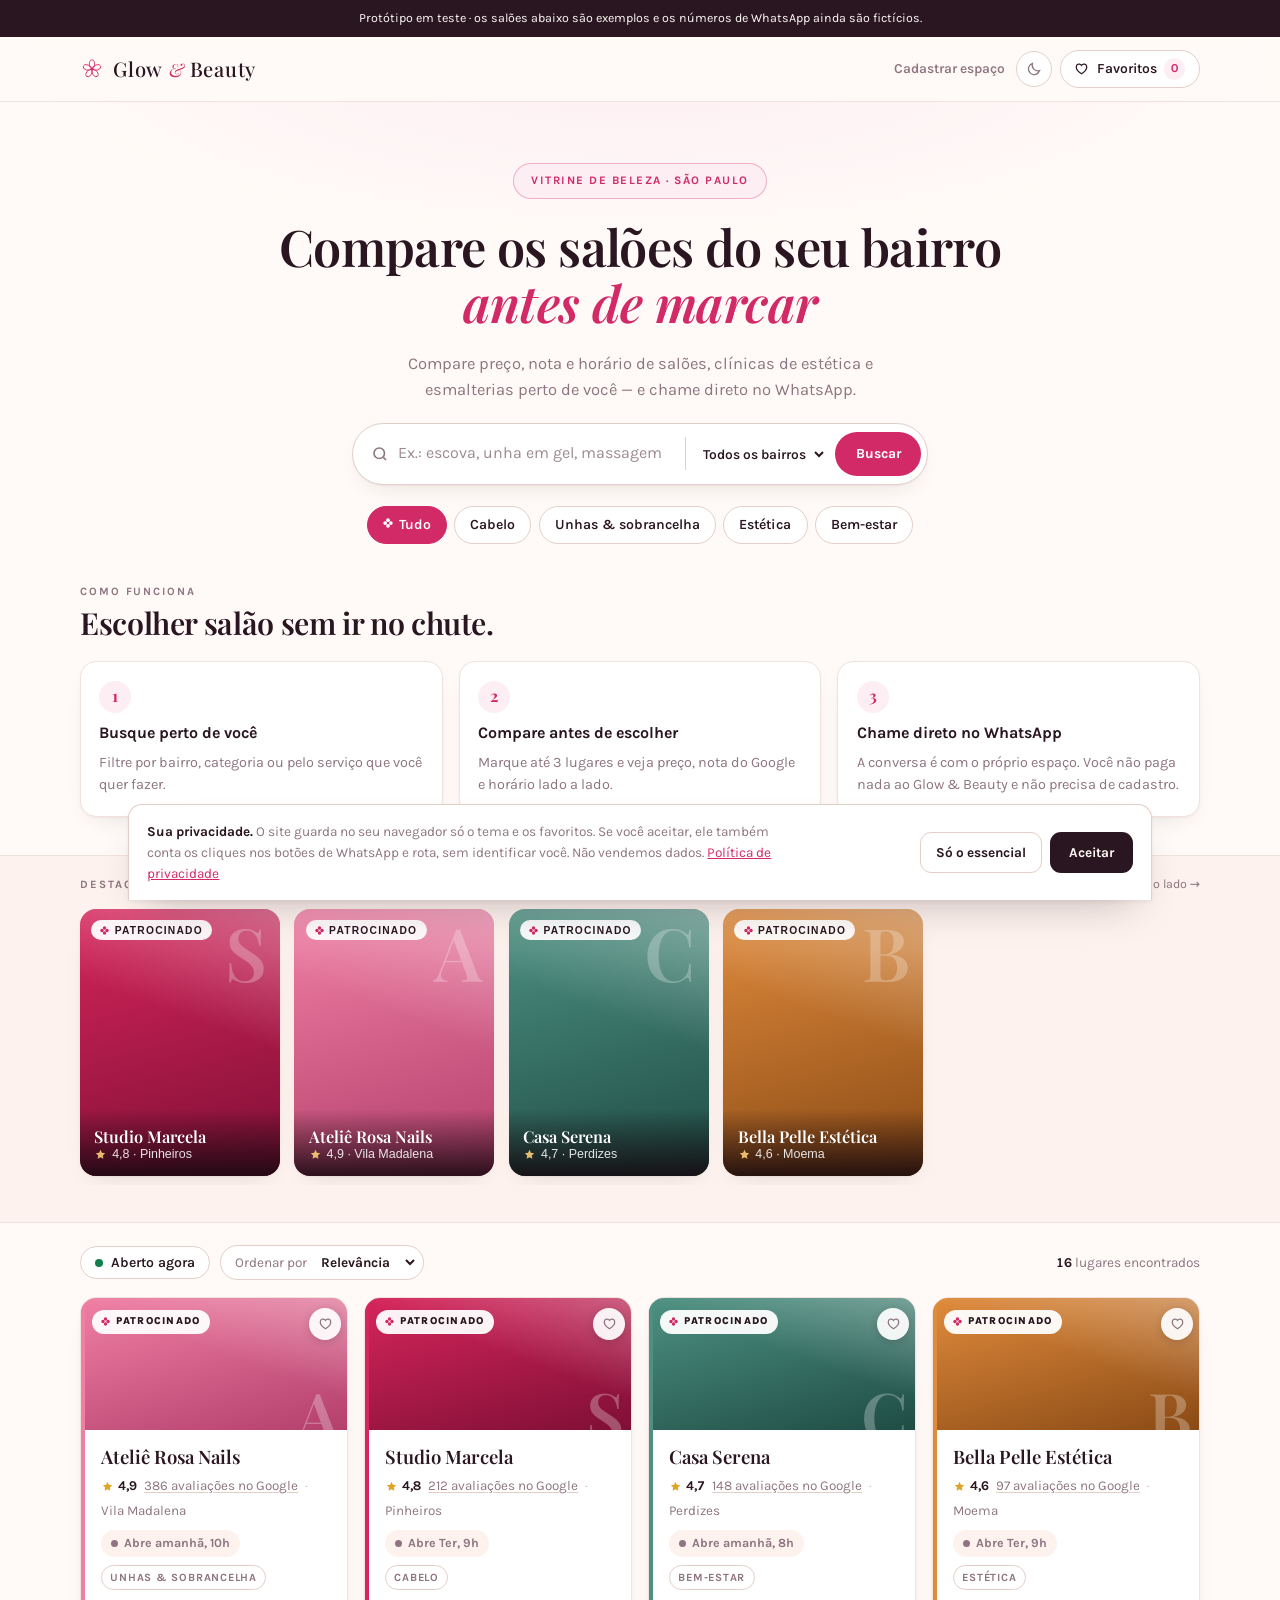
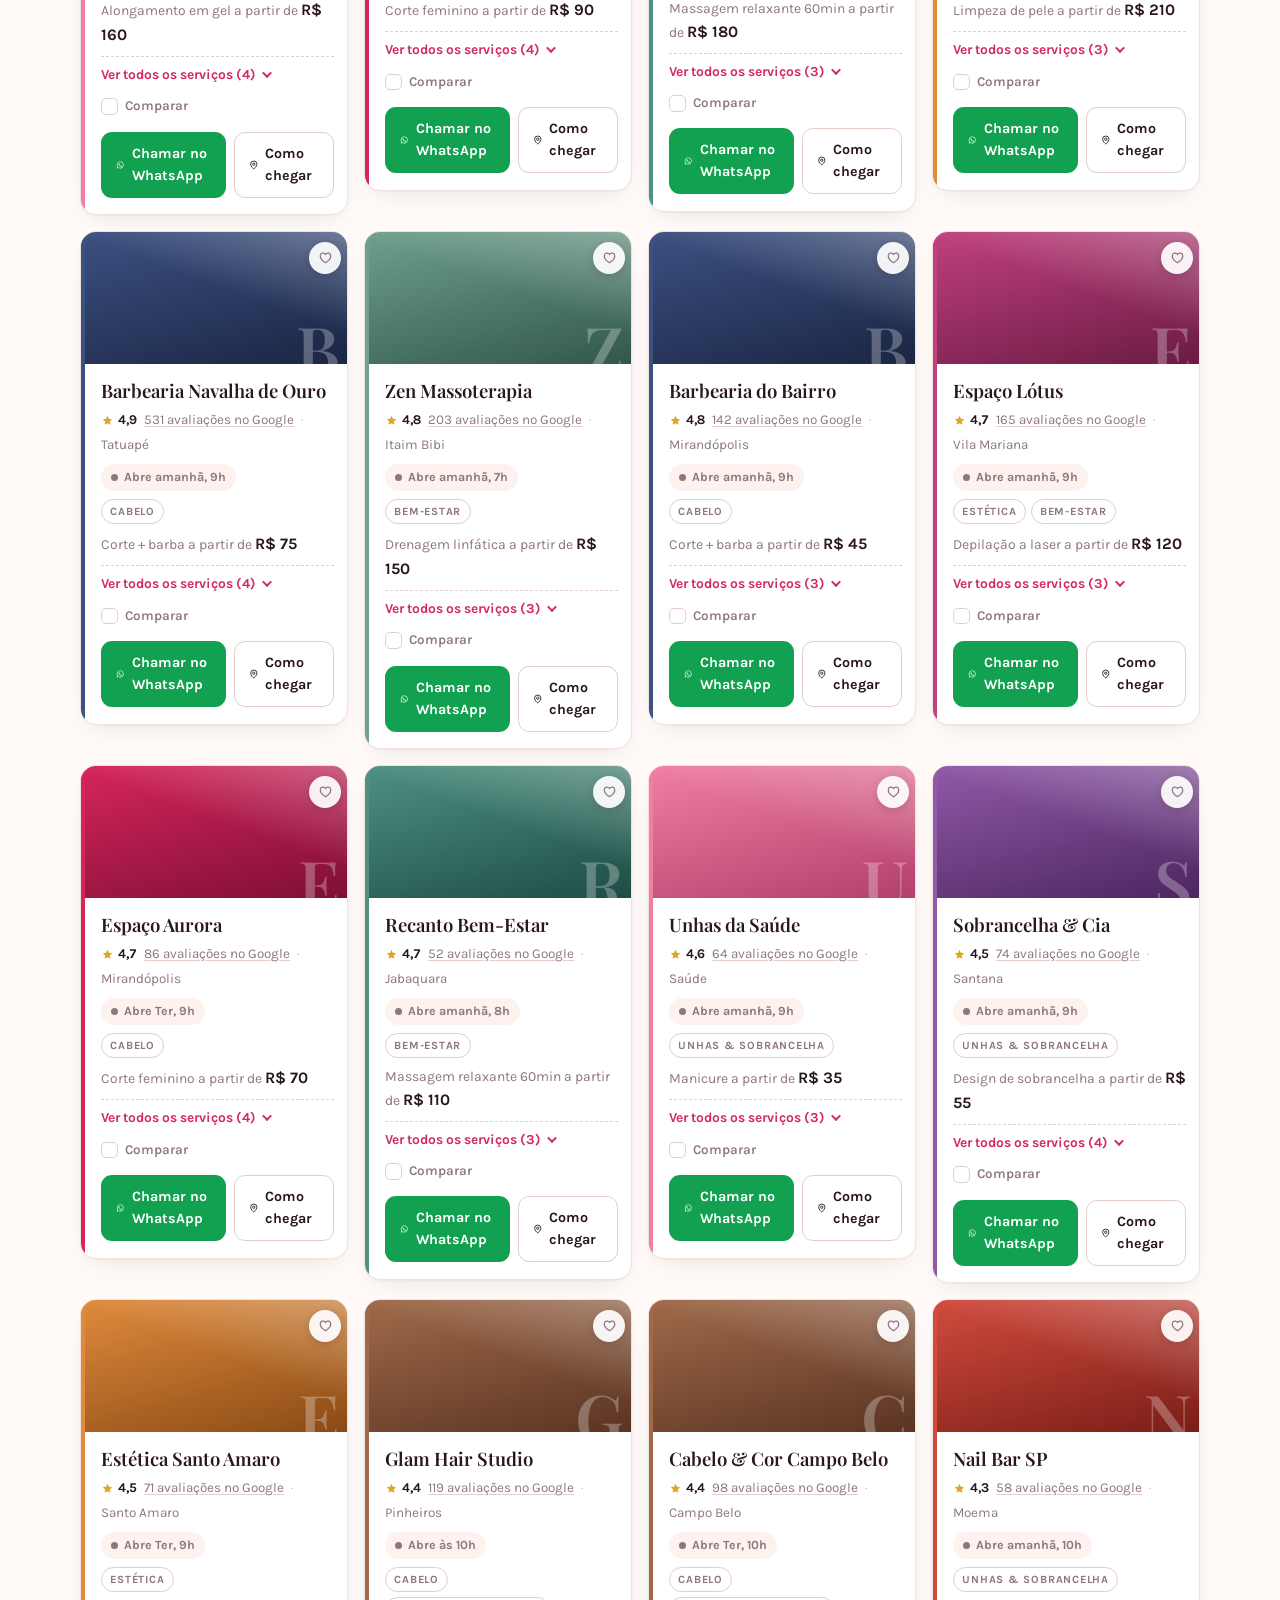
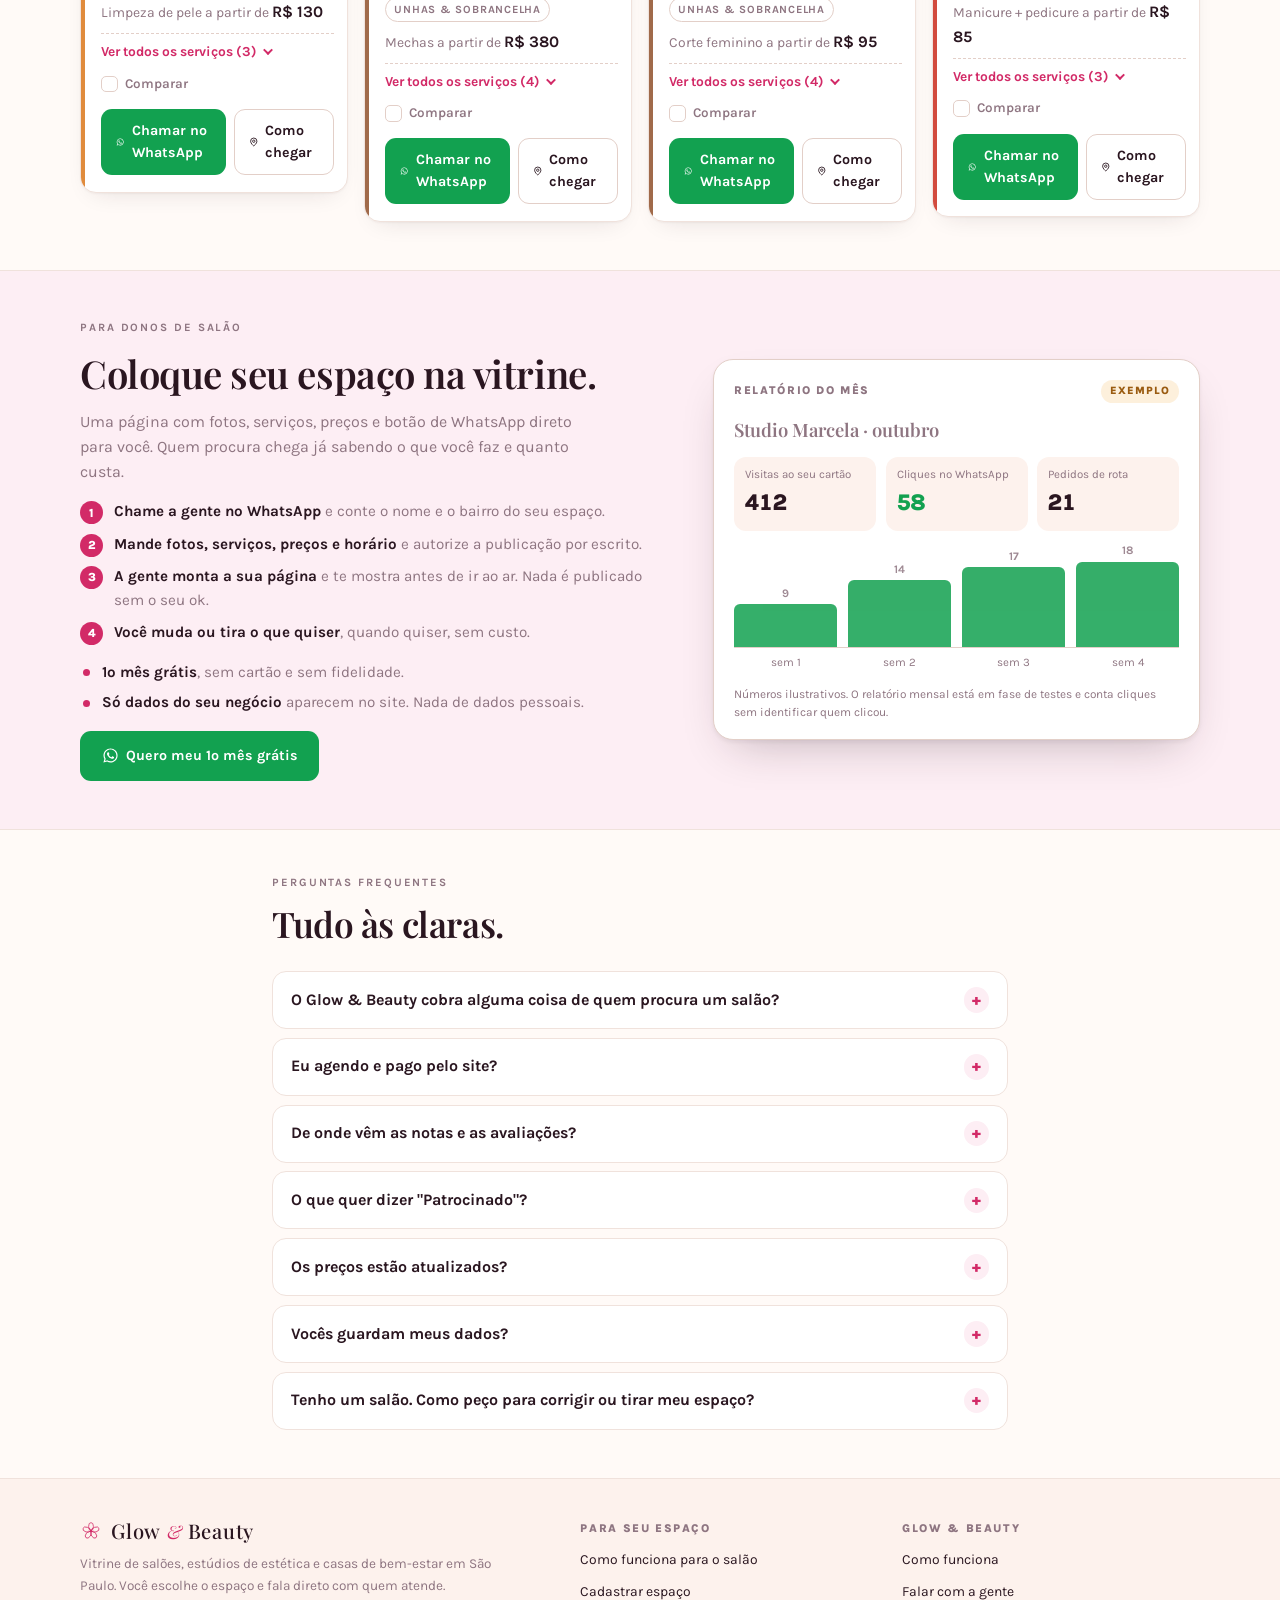
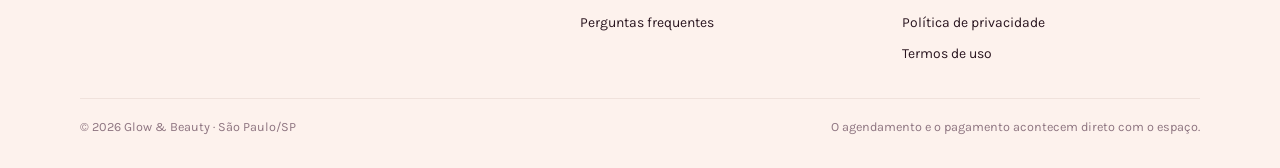
==== commit 67e05e74: "v4: WhatsApp do projeto + whatsapp das lojas" ====
--- a/index.html
+++ b/index.html
@@ -1461,17 +1461,26 @@
   // grade: dia da semana (0 = domingo) -> ["abre", "fecha"]. Dia ausente = fechado.
   // O resumo de horários exibido no site é gerado a partir daqui, para não haver
   // dois lugares dizendo coisas diferentes sobre o mesmo espaço.
+  // Número usado na demonstração: todo salão de exemplo chama este WhatsApp.
+  // Quando houver salões reais, troque o `whatsapp` de cada um pelo número do dono.
+  const ZAP_DEMO = "5511937372575";
   const SALOES = [
-    { slug: "studio-marcela", nome: "Studio Marcela", bairro: "Pinheiros", endereco: "R. dos Pinheiros, 1200 — São Paulo/SP", categorias: ["cabelo"], destaque: true, nota: 4.8, avaliacoes: 212, grade: { 2: ["09:00","19:00"], 3: ["09:00","19:00"], 4: ["09:00","19:00"], 5: ["09:00","19:00"], 6: ["09:00","19:00"] }, preco: 90, precoBase: "Corte feminino a partir de R$ 90", servicos: [["Corte feminino", 90], ["Escova", 60], ["Hidratação", 80], ["Coloração", 180]], whatsapp: "5511900000001", c1: "#D6255C", c2: "#7E0F35" },
-    { slug: "atelie-rosa-nails", nome: "Ateliê Rosa Nails", bairro: "Vila Madalena", endereco: "R. Harmonia, 480 — São Paulo/SP", categorias: ["unhas"], destaque: true, nota: 4.9, avaliacoes: 386, grade: { 1: ["10:00","20:00"], 2: ["10:00","20:00"], 3: ["10:00","20:00"], 4: ["10:00","20:00"], 5: ["10:00","20:00"], 6: ["10:00","20:00"] }, preco: 160, precoBase: "Alongamento em gel a partir de R$ 160", servicos: [["Alongamento em gel", 160], ["Manicure", 40], ["Pedicure", 45], ["Esmaltação em gel", 70]], whatsapp: "5511900000002", c1: "#F07FA4", c2: "#B33F6B" },
-    { slug: "casa-serena", nome: "Casa Serena", bairro: "Perdizes", endereco: "R. Cardoso de Almeida, 910 — São Paulo/SP", categorias: ["bemestar"], destaque: true, nota: 4.7, avaliacoes: 148, grade: { 1: ["08:00","21:00"], 2: ["08:00","21:00"], 3: ["08:00","21:00"], 4: ["08:00","21:00"], 5: ["08:00","21:00"] }, preco: 180, precoBase: "Massagem relaxante 60min a partir de R$ 180", servicos: [["Massagem relaxante 60min", 180], ["Quick massage 20min", 70], ["Reflexologia", 120]], whatsapp: "5511900000003", c1: "#4E9182", c2: "#1E4C44" },
-    { slug: "bella-pelle", nome: "Bella Pelle Estética", bairro: "Moema", endereco: "Av. Moaci, 320 — São Paulo/SP", categorias: ["estetica"], destaque: true, nota: 4.6, avaliacoes: 97, grade: { 2: ["09:00","18:00"], 3: ["09:00","18:00"], 4: ["09:00","18:00"], 5: ["09:00","18:00"], 6: ["09:00","18:00"] }, preco: 210, precoBase: "Limpeza de pele a partir de R$ 210", servicos: [["Limpeza de pele", 210], ["Drenagem linfática", 140], ["Peeling", 250]], whatsapp: "5511900000004", c1: "#E08B3C", c2: "#8A4A15" },
-    { slug: "navalha-de-ouro", nome: "Barbearia Navalha de Ouro", bairro: "Tatuapé", endereco: "R. Serra de Bragança, 155 — São Paulo/SP", categorias: ["cabelo"], destaque: false, nota: 4.9, avaliacoes: 531, grade: { 1: ["09:00","20:00"], 2: ["09:00","20:00"], 3: ["09:00","20:00"], 4: ["09:00","20:00"], 5: ["09:00","20:00"], 6: ["09:00","20:00"] }, preco: 75, precoBase: "Corte + barba a partir de R$ 75", servicos: [["Corte + barba", 75], ["Corte", 50], ["Barba", 35], ["Pigmentação", 40]], whatsapp: "5511900000005", c1: "#3B5182", c2: "#1B2543" },
-    { slug: "sobrancelha-e-cia", nome: "Sobrancelha & Cia", bairro: "Santana", endereco: "R. Voluntários da Pátria, 2100 — São Paulo/SP", categorias: ["unhas"], destaque: false, nota: 4.5, avaliacoes: 74, grade: { 1: ["09:00","19:00"], 2: ["09:00","19:00"], 3: ["09:00","19:00"], 4: ["09:00","19:00"], 5: ["09:00","19:00"], 6: ["09:00","19:00"] }, preco: 55, precoBase: "Design de sobrancelha a partir de R$ 55", servicos: [["Design de sobrancelha", 55], ["Design com henna", 70], ["Depilação de buço", 25], ["Lash lifting", 150]], whatsapp: "5511900000006", c1: "#9159A8", c2: "#4C2660" },
-    { slug: "zen-massoterapia", nome: "Zen Massoterapia", bairro: "Itaim Bibi", endereco: "R. João Cachoeira, 640 — São Paulo/SP", categorias: ["bemestar"], destaque: false, nota: 4.8, avaliacoes: 203, grade: { 1: ["07:00","22:00"], 2: ["07:00","22:00"], 3: ["07:00","22:00"], 4: ["07:00","22:00"], 5: ["07:00","22:00"] }, preco: 150, precoBase: "Drenagem linfática a partir de R$ 150", servicos: [["Drenagem linfática", 150], ["Massagem modeladora", 160], ["Ventosaterapia", 120]], whatsapp: "5511900000007", c1: "#6FA08E", c2: "#31574B" },
-    { slug: "glam-hair-studio", nome: "Glam Hair Studio", bairro: "Pinheiros", endereco: "R. Teodoro Sampaio, 1730 — São Paulo/SP", categorias: ["cabelo", "unhas"], destaque: false, nota: 4.4, avaliacoes: 119, grade: { 0: ["10:00","20:00"], 2: ["10:00","20:00"], 3: ["10:00","20:00"], 4: ["10:00","20:00"], 5: ["10:00","20:00"], 6: ["10:00","20:00"] }, preco: 380, precoBase: "Mechas a partir de R$ 380", servicos: [["Mechas", 380], ["Corte feminino", 110], ["Escova", 70], ["Manicure", 45]], whatsapp: "5511900000008", c1: "#A06A4A", c2: "#5A3422" },
-    { slug: "espaco-lotus", nome: "Espaço Lótus", bairro: "Vila Mariana", endereco: "R. Domingos de Morais, 1400 — São Paulo/SP", categorias: ["estetica", "bemestar"], destaque: false, nota: 4.7, avaliacoes: 165, grade: { 1: ["09:00","20:00"], 2: ["09:00","20:00"], 3: ["09:00","20:00"], 4: ["09:00","20:00"], 5: ["09:00","20:00"], 6: ["09:00","20:00"] }, preco: 120, precoBase: "Depilação a laser a partir de R$ 120", servicos: [["Depilação a laser", 120], ["Limpeza de pele", 190], ["Massagem relaxante", 170]], whatsapp: "5511900000009", c1: "#C0417E", c2: "#6B1B44" },
-    { slug: "nail-bar-sp", nome: "Nail Bar SP", bairro: "Moema", endereco: "Al. dos Arapanés, 880 — São Paulo/SP", categorias: ["unhas"], destaque: false, nota: 4.3, avaliacoes: 58, grade: { 1: ["10:00","21:00"], 2: ["10:00","21:00"], 3: ["10:00","21:00"], 4: ["10:00","21:00"], 5: ["10:00","21:00"], 6: ["10:00","21:00"] }, preco: 85, precoBase: "Manicure + pedicure a partir de R$ 85", servicos: [["Manicure + pedicure", 85], ["Manicure", 45], ["Esmaltação em gel", 75]], whatsapp: "5511900000010", c1: "#D24B3E", c2: "#7A1E17" }
+    { slug: "studio-marcela", nome: "Studio Marcela", bairro: "Pinheiros", endereco: "R. dos Pinheiros, 1200 — São Paulo/SP", categorias: ["cabelo"], destaque: true, nota: 4.8, avaliacoes: 212, grade: { 2: ["09:00","19:00"], 3: ["09:00","19:00"], 4: ["09:00","19:00"], 5: ["09:00","19:00"], 6: ["09:00","19:00"] }, preco: 90, precoBase: "Corte feminino a partir de R$ 90", servicos: [["Corte feminino", 90], ["Escova", 60], ["Hidratação", 80], ["Coloração", 180]], whatsapp: ZAP_DEMO, c1: "#D6255C", c2: "#7E0F35" },
+    { slug: "atelie-rosa-nails", nome: "Ateliê Rosa Nails", bairro: "Vila Madalena", endereco: "R. Harmonia, 480 — São Paulo/SP", categorias: ["unhas"], destaque: true, nota: 4.9, avaliacoes: 386, grade: { 1: ["10:00","20:00"], 2: ["10:00","20:00"], 3: ["10:00","20:00"], 4: ["10:00","20:00"], 5: ["10:00","20:00"], 6: ["10:00","20:00"] }, preco: 160, precoBase: "Alongamento em gel a partir de R$ 160", servicos: [["Alongamento em gel", 160], ["Manicure", 40], ["Pedicure", 45], ["Esmaltação em gel", 70]], whatsapp: ZAP_DEMO, c1: "#F07FA4", c2: "#B33F6B" },
+    { slug: "casa-serena", nome: "Casa Serena", bairro: "Perdizes", endereco: "R. Cardoso de Almeida, 910 — São Paulo/SP", categorias: ["bemestar"], destaque: true, nota: 4.7, avaliacoes: 148, grade: { 1: ["08:00","21:00"], 2: ["08:00","21:00"], 3: ["08:00","21:00"], 4: ["08:00","21:00"], 5: ["08:00","21:00"] }, preco: 180, precoBase: "Massagem relaxante 60min a partir de R$ 180", servicos: [["Massagem relaxante 60min", 180], ["Quick massage 20min", 70], ["Reflexologia", 120]], whatsapp: ZAP_DEMO, c1: "#4E9182", c2: "#1E4C44" },
+    { slug: "bella-pelle", nome: "Bella Pelle Estética", bairro: "Moema", endereco: "Av. Moaci, 320 — São Paulo/SP", categorias: ["estetica"], destaque: true, nota: 4.6, avaliacoes: 97, grade: { 2: ["09:00","18:00"], 3: ["09:00","18:00"], 4: ["09:00","18:00"], 5: ["09:00","18:00"], 6: ["09:00","18:00"] }, preco: 210, precoBase: "Limpeza de pele a partir de R$ 210", servicos: [["Limpeza de pele", 210], ["Drenagem linfática", 140], ["Peeling", 250]], whatsapp: ZAP_DEMO, c1: "#E08B3C", c2: "#8A4A15" },
+    { slug: "navalha-de-ouro", nome: "Barbearia Navalha de Ouro", bairro: "Tatuapé", endereco: "R. Serra de Bragança, 155 — São Paulo/SP", categorias: ["cabelo"], destaque: false, nota: 4.9, avaliacoes: 531, grade: { 1: ["09:00","20:00"], 2: ["09:00","20:00"], 3: ["09:00","20:00"], 4: ["09:00","20:00"], 5: ["09:00","20:00"], 6: ["09:00","20:00"] }, preco: 75, precoBase: "Corte + barba a partir de R$ 75", servicos: [["Corte + barba", 75], ["Corte", 50], ["Barba", 35], ["Pigmentação", 40]], whatsapp: ZAP_DEMO, c1: "#3B5182", c2: "#1B2543" },
+    { slug: "sobrancelha-e-cia", nome: "Sobrancelha & Cia", bairro: "Santana", endereco: "R. Voluntários da Pátria, 2100 — São Paulo/SP", categorias: ["unhas"], destaque: false, nota: 4.5, avaliacoes: 74, grade: { 1: ["09:00","19:00"], 2: ["09:00","19:00"], 3: ["09:00","19:00"], 4: ["09:00","19:00"], 5: ["09:00","19:00"], 6: ["09:00","19:00"] }, preco: 55, precoBase: "Design de sobrancelha a partir de R$ 55", servicos: [["Design de sobrancelha", 55], ["Design com henna", 70], ["Depilação de buço", 25], ["Lash lifting", 150]], whatsapp: ZAP_DEMO, c1: "#9159A8", c2: "#4C2660" },
+    { slug: "zen-massoterapia", nome: "Zen Massoterapia", bairro: "Itaim Bibi", endereco: "R. João Cachoeira, 640 — São Paulo/SP", categorias: ["bemestar"], destaque: false, nota: 4.8, avaliacoes: 203, grade: { 1: ["07:00","22:00"], 2: ["07:00","22:00"], 3: ["07:00","22:00"], 4: ["07:00","22:00"], 5: ["07:00","22:00"] }, preco: 150, precoBase: "Drenagem linfática a partir de R$ 150", servicos: [["Drenagem linfática", 150], ["Massagem modeladora", 160], ["Ventosaterapia", 120]], whatsapp: ZAP_DEMO, c1: "#6FA08E", c2: "#31574B" },
+    { slug: "glam-hair-studio", nome: "Glam Hair Studio", bairro: "Pinheiros", endereco: "R. Teodoro Sampaio, 1730 — São Paulo/SP", categorias: ["cabelo", "unhas"], destaque: false, nota: 4.4, avaliacoes: 119, grade: { 0: ["10:00","20:00"], 2: ["10:00","20:00"], 3: ["10:00","20:00"], 4: ["10:00","20:00"], 5: ["10:00","20:00"], 6: ["10:00","20:00"] }, preco: 380, precoBase: "Mechas a partir de R$ 380", servicos: [["Mechas", 380], ["Corte feminino", 110], ["Escova", 70], ["Manicure", 45]], whatsapp: ZAP_DEMO, c1: "#A06A4A", c2: "#5A3422" },
+    { slug: "espaco-lotus", nome: "Espaço Lótus", bairro: "Vila Mariana", endereco: "R. Domingos de Morais, 1400 — São Paulo/SP", categorias: ["estetica", "bemestar"], destaque: false, nota: 4.7, avaliacoes: 165, grade: { 1: ["09:00","20:00"], 2: ["09:00","20:00"], 3: ["09:00","20:00"], 4: ["09:00","20:00"], 5: ["09:00","20:00"], 6: ["09:00","20:00"] }, preco: 120, precoBase: "Depilação a laser a partir de R$ 120", servicos: [["Depilação a laser", 120], ["Limpeza de pele", 190], ["Massagem relaxante", 170]], whatsapp: ZAP_DEMO, c1: "#C0417E", c2: "#6B1B44" },
+    { slug: "nail-bar-sp", nome: "Nail Bar SP", bairro: "Moema", endereco: "Al. dos Arapanés, 880 — São Paulo/SP", categorias: ["unhas"], destaque: false, nota: 4.3, avaliacoes: 58, grade: { 1: ["10:00","21:00"], 2: ["10:00","21:00"], 3: ["10:00","21:00"], 4: ["10:00","21:00"], 5: ["10:00","21:00"], 6: ["10:00","21:00"] }, preco: 85, precoBase: "Manicure + pedicure a partir de R$ 85", servicos: [["Manicure + pedicure", 85], ["Manicure", 45], ["Esmaltação em gel", 75]], whatsapp: ZAP_DEMO, c1: "#D24B3E", c2: "#7A1E17" },
+    { slug: "espaco-aurora", nome: "Espaço Aurora", bairro: "Mirandópolis", endereco: "Av. Jabaquara, 1500 — São Paulo/SP", categorias: ["cabelo"], destaque: false, nota: 4.7, avaliacoes: 86, grade: { 2: ["09:00","19:00"], 3: ["09:00","19:00"], 4: ["09:00","19:00"], 5: ["09:00","19:00"], 6: ["09:00","19:00"] }, preco: 70, precoBase: "Corte feminino a partir de R$ 70", servicos: [["Corte feminino", 70], ["Escova", 50], ["Hidratação", 70], ["Coloração", 150]], whatsapp: ZAP_DEMO, c1: "#D6255C", c2: "#7E0F35" },
+    { slug: "barbearia-do-bairro", nome: "Barbearia do Bairro", bairro: "Mirandópolis", endereco: "R. Dr. Sodré Viveiros, 90 — São Paulo/SP", categorias: ["cabelo"], destaque: false, nota: 4.8, avaliacoes: 142, grade: { 1: ["09:00","20:00"], 2: ["09:00","20:00"], 3: ["09:00","20:00"], 4: ["09:00","20:00"], 5: ["09:00","20:00"], 6: ["09:00","20:00"] }, preco: 45, precoBase: "Corte + barba a partir de R$ 45", servicos: [["Corte + barba", 45], ["Corte", 35], ["Barba", 25]], whatsapp: ZAP_DEMO, c1: "#3B5182", c2: "#1B2543" },
+    { slug: "unhas-da-saude", nome: "Unhas da Saúde", bairro: "Saúde", endereco: "R. Domingos de Morais, 2564 — São Paulo/SP", categorias: ["unhas"], destaque: false, nota: 4.6, avaliacoes: 64, grade: { 1: ["09:00","19:00"], 2: ["09:00","19:00"], 3: ["09:00","19:00"], 4: ["09:00","19:00"], 5: ["09:00","19:00"], 6: ["09:00","19:00"] }, preco: 35, precoBase: "Manicure a partir de R$ 35", servicos: [["Manicure", 35], ["Pedicure", 40], ["Esmaltação em gel", 65]], whatsapp: ZAP_DEMO, c1: "#F07FA4", c2: "#B33F6B" },
+    { slug: "estetica-santo-amaro", nome: "Estética Santo Amaro", bairro: "Santo Amaro", endereco: "Av. Adolfo Pinheiro, 700 — São Paulo/SP", categorias: ["estetica"], destaque: false, nota: 4.5, avaliacoes: 71, grade: { 2: ["09:00","18:00"], 3: ["09:00","18:00"], 4: ["09:00","18:00"], 5: ["09:00","18:00"], 6: ["09:00","18:00"] }, preco: 130, precoBase: "Limpeza de pele a partir de R$ 130", servicos: [["Limpeza de pele", 130], ["Drenagem linfática", 110], ["Peeling", 180]], whatsapp: ZAP_DEMO, c1: "#E08B3C", c2: "#8A4A15" },
+    { slug: "recanto-bem-estar", nome: "Recanto Bem-Estar", bairro: "Jabaquara", endereco: "R. Gentil de Moura, 300 — São Paulo/SP", categorias: ["bemestar"], destaque: false, nota: 4.7, avaliacoes: 52, grade: { 1: ["08:00","20:00"], 2: ["08:00","20:00"], 3: ["08:00","20:00"], 4: ["08:00","20:00"], 5: ["08:00","20:00"] }, preco: 110, precoBase: "Massagem relaxante 60min a partir de R$ 110", servicos: [["Massagem relaxante 60min", 110], ["Quick massage 20min", 50], ["Reflexologia", 90]], whatsapp: ZAP_DEMO, c1: "#4E9182", c2: "#1E4C44" },
+    { slug: "cabelo-e-cor-campo-belo", nome: "Cabelo & Cor Campo Belo", bairro: "Campo Belo", endereco: "Av. Santo Amaro, 4800 — São Paulo/SP", categorias: ["cabelo","unhas"], destaque: false, nota: 4.4, avaliacoes: 98, grade: { 2: ["10:00","20:00"], 3: ["10:00","20:00"], 4: ["10:00","20:00"], 5: ["10:00","20:00"], 6: ["10:00","20:00"] }, preco: 95, precoBase: "Corte feminino a partir de R$ 95", servicos: [["Corte feminino", 95], ["Escova", 60], ["Mechas", 320], ["Manicure", 40]], whatsapp: ZAP_DEMO, c1: "#A06A4A", c2: "#5A3422" }
   ];
 
   const NOME_CATEGORIA = {
@@ -1483,7 +1492,7 @@
 
   const MENSAGEM = "Oi! Vi vocês no Glow & Beauty e queria agendar";
   // Troque pelo WhatsApp do Glow & Beauty (55 + DDD + número, só dígitos).
-  const ZAP_GLOW = "5511900000000";
+  const ZAP_GLOW = "5511937372575";
   const MENSAGEM_LOJISTA = "Oi! Tenho um espaço de beleza e quero o 1º mês grátis no Glow & Beauty";
   const MENSAGEM_CONTATO = "Oi! Tenho uma dúvida sobre o Glow & Beauty";
   const MAX_COMPARAR = 3;
@@ -1618,6 +1627,7 @@
 
   const escaparHTML = (t) => t.replace(/[&<>"]/g, (c) => ({ "&": "&amp;", "<": "&lt;", ">": "&gt;", '"': "&quot;" }[c]));
   const semAcento = (s) => s.normalize("NFD").replace(/\p{Diacritic}/gu, "").toLowerCase();
+  const mensagemSalao = (s) => "Oi! Vi o " + s.nome + " (" + s.bairro + ") no Glow & Beauty e queria agendar";
   const linkZap = (numero, mensagem) => "https://wa.me/" + numero + "?text=" + encodeURIComponent(mensagem);
   // Rota no Google Maps a partir de onde a pessoa está (no celular abre o app do Maps).
   const linkMapa = (endereco) => "https://www.google.com/maps/dir/?api=1&destination=" + encodeURIComponent(endereco.replace(" — ", ", "));
@@ -1821,7 +1831,7 @@
           </details>
           <button class="btn-comparar" type="button" data-cmp="${s.slug}" aria-pressed="${comparando}"><span class="caixa">${ICONE_CHECK}</span>Comparar</button>
           <div class="acoes">
-            <a class="btn btn-zap" href="${linkZap(s.whatsapp, MENSAGEM)}" target="_blank" rel="noopener" data-clique="whatsapp" data-slug="${s.slug}">${ICONE_ZAP} Chamar no WhatsApp</a>
+            <a class="btn btn-zap" href="${linkZap(s.whatsapp, mensagemSalao(s))}" target="_blank" rel="noopener" data-clique="whatsapp" data-slug="${s.slug}">${ICONE_ZAP} Chamar no WhatsApp</a>
             <a class="btn btn-mapa" href="${linkMapa(s.endereco)}" target="_blank" rel="noopener" data-clique="rota" data-slug="${s.slug}">${ICONE_MAPA} Como chegar</a>
           </div>
         </div>
@@ -1881,7 +1891,7 @@
       ["Horário", (s) => resumoHorarios(s.grade).replaceAll(" · ", "<br>")],
       ["Bairro", (s) => s.bairro],
       ["Serviços", (s) => s.categorias.map((c) => NOME_CATEGORIA[c]).join(", ")],
-      ["", (s) => `<a class="btn btn-zap" href="${linkZap(s.whatsapp, MENSAGEM)}" target="_blank" rel="noopener" data-clique="whatsapp" data-slug="${s.slug}">${ICONE_ZAP} WhatsApp</a>`]
+      ["", (s) => `<a class="btn btn-zap" href="${linkZap(s.whatsapp, mensagemSalao(s))}" target="_blank" rel="noopener" data-clique="whatsapp" data-slug="${s.slug}">${ICONE_ZAP} WhatsApp</a>`]
     ];
     el.tabelaComparar.innerHTML = `
       <table>
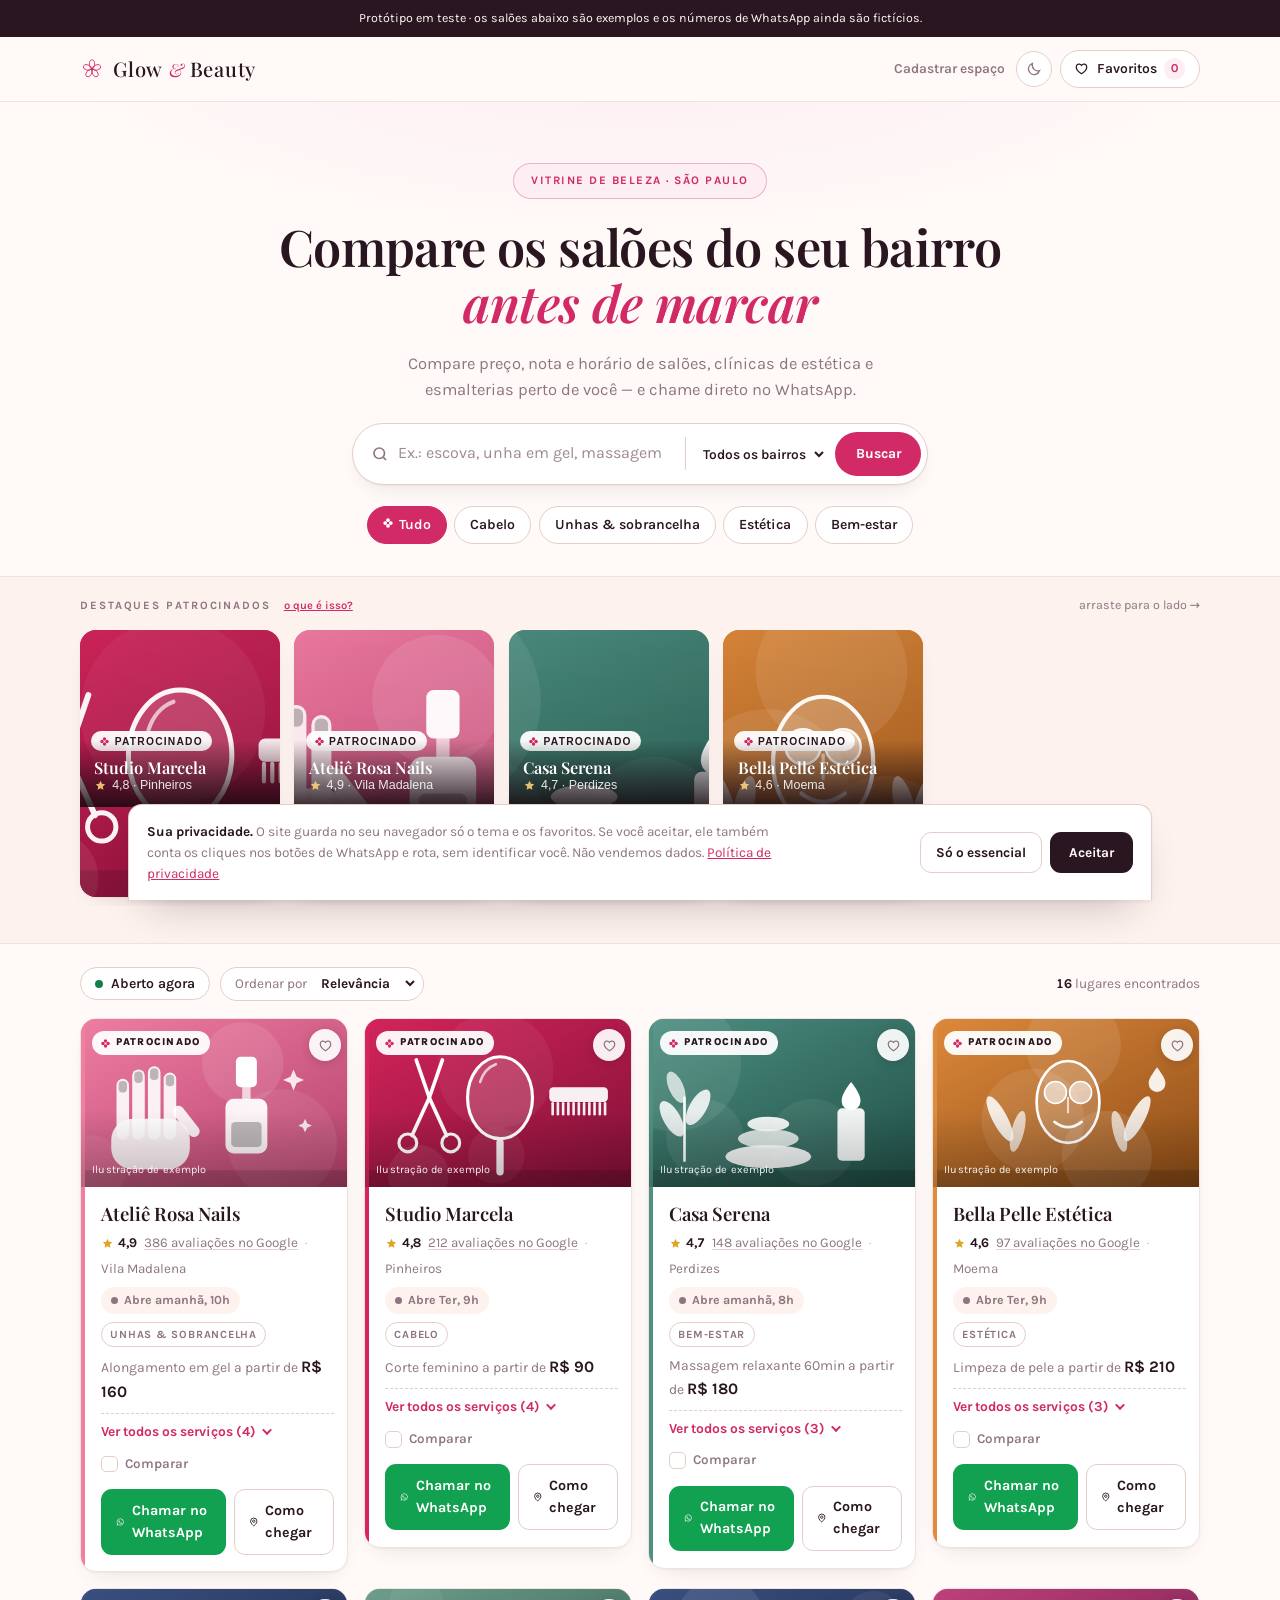
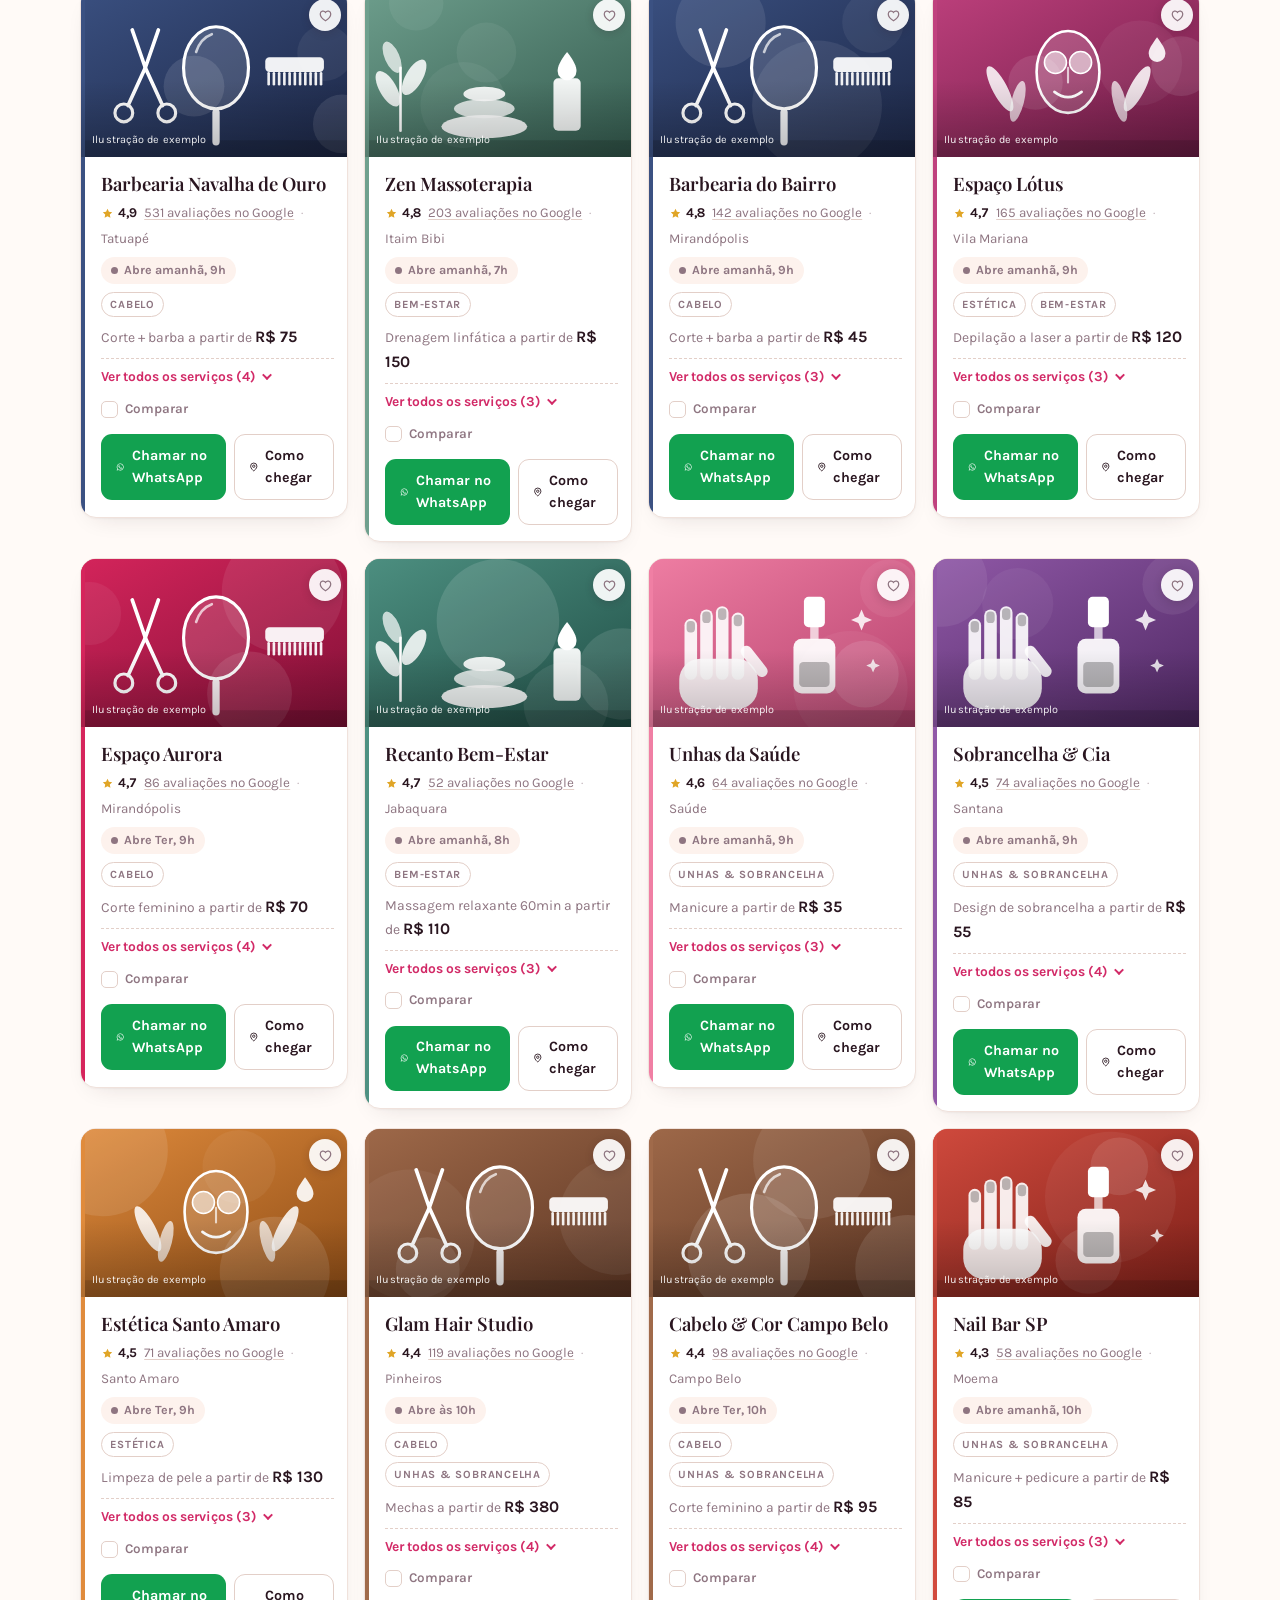
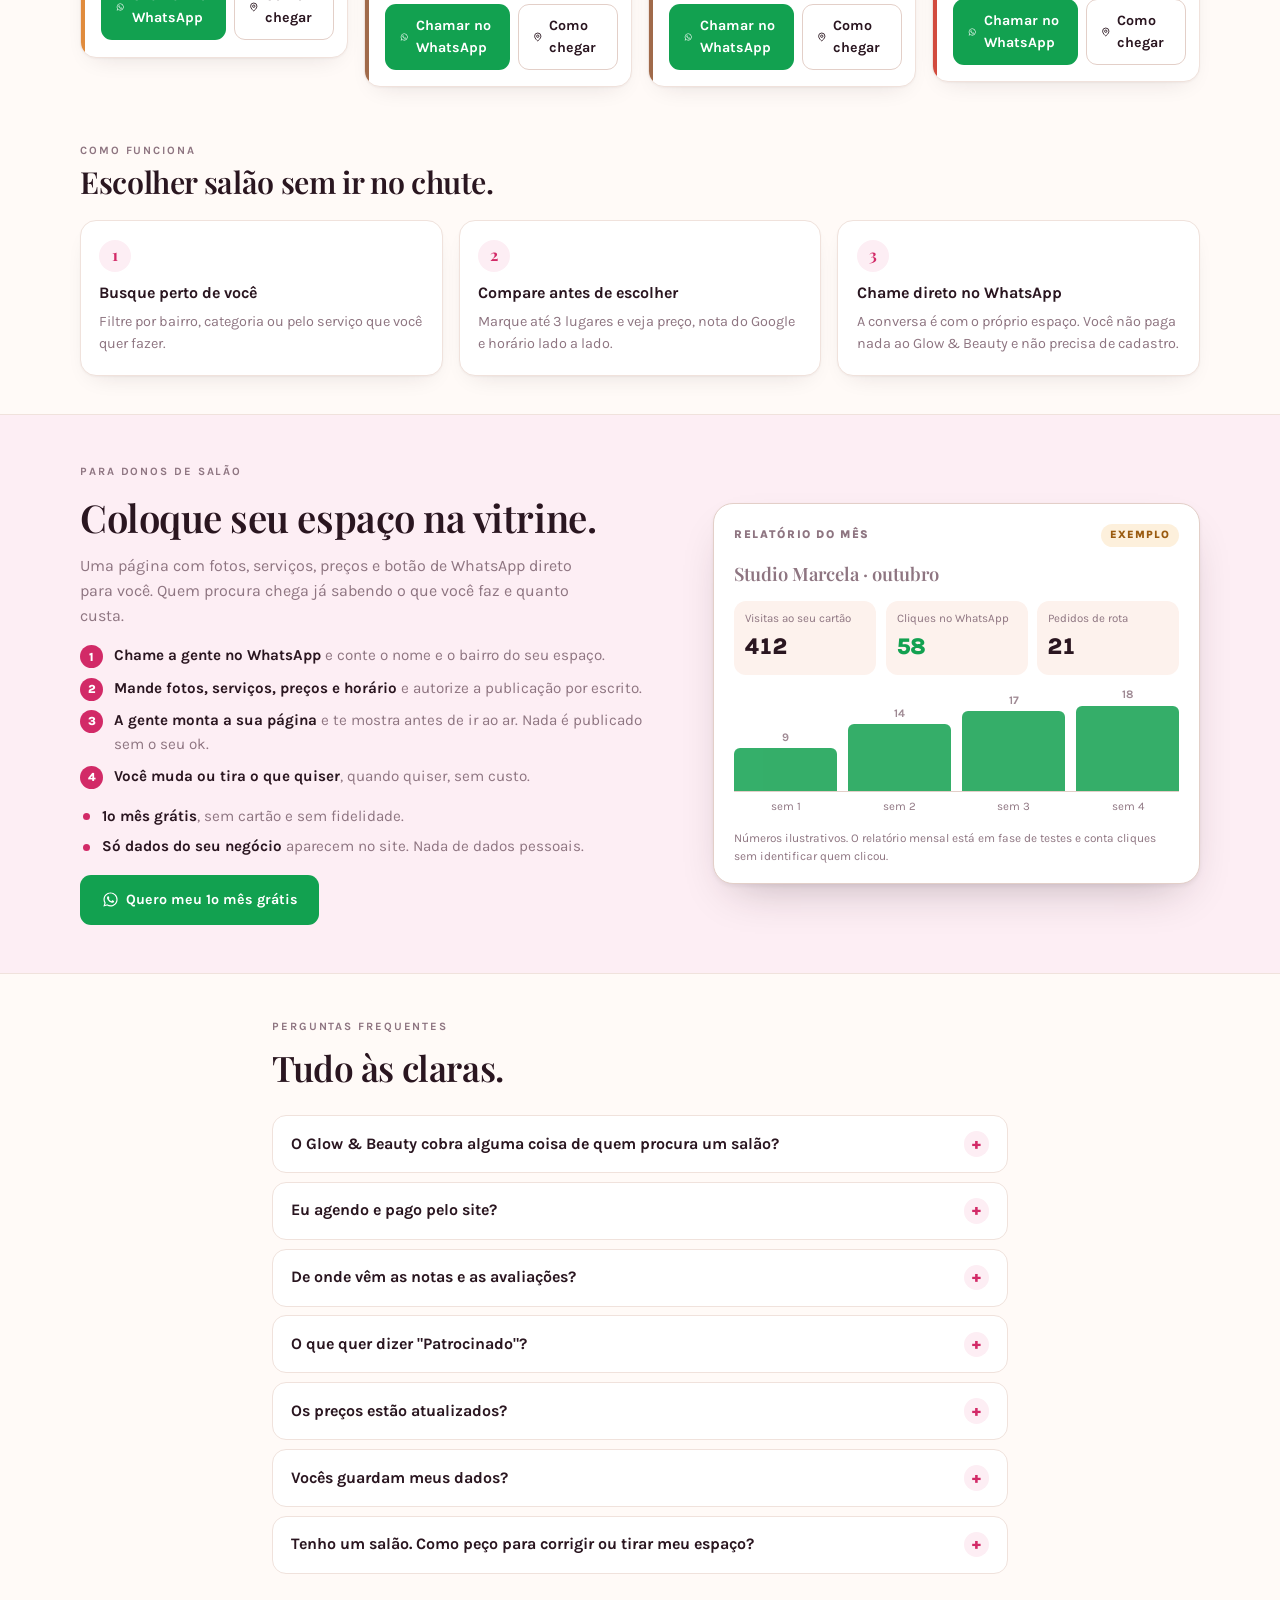
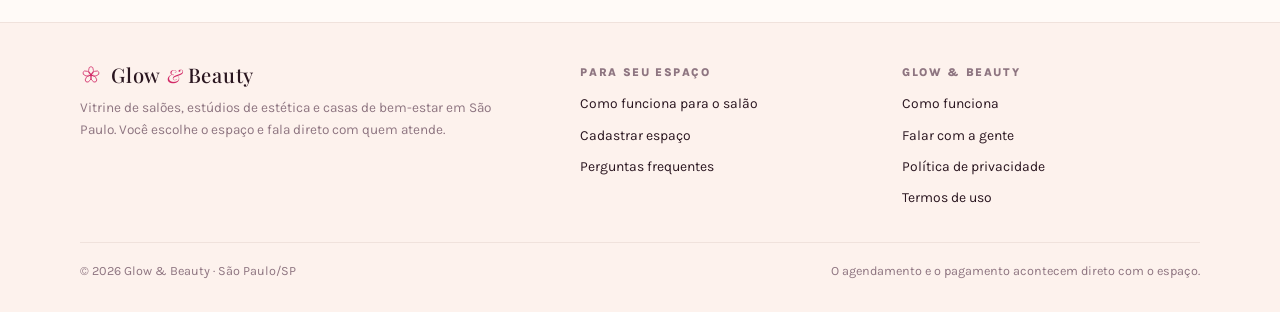
==== commit 08fd2b38: "v5: imagens dos salões" ====
--- a/index.html
+++ b/index.html
@@ -1145,6 +1145,18 @@
     .rodape-marca { grid-column: 1 / -1; }
   }
 
+
+  /* Ilustrações dos salões de exemplo */
+  .cartao-foto { height: 168px; overflow: hidden; }
+  .cartao-img, .janela-img { position: absolute; inset: 0; width: 100%; height: 100%; object-fit: cover; }
+  .janela-img { opacity: .95; }
+  .janela-luz { z-index: 0; }
+  .janela-img { z-index: 0; }
+  .janela .selo, .janela-texto { position: relative; z-index: 2; }
+  .cartao-foto .selo, .cartao-foto .coracao, .cartao-foto .ilustrativa { z-index: 2; }
+  .cartao-foto::after { content: ""; position: absolute; inset: auto 0 0 0; height: 46%; background: linear-gradient(to top, rgba(0,0,0,.22), transparent); z-index: 1; pointer-events: none; }
+  .ilustrativa { position: absolute; left: .7rem; bottom: .55rem; font-size: .68rem; color: rgba(255,255,255,.92); letter-spacing: .01em; }
+
   @media (max-width: 720px) {
     .link-lojista { display: none; }
     .hero-inner h1 { white-space: normal; }
@@ -1152,7 +1164,7 @@
 
   @media (max-width: 640px) {
     .busca { flex-wrap: wrap; border-radius: 20px; padding: .6rem; }
-    .busca-campo { width: 100%; }
+    .busca-campo { flex: 1 1 100%; width: 100%; padding: .3rem .4rem; }
     .busca-divisor { display: none; }
     .busca-bairro { flex: 1; }
     .busca-bairro select { max-width: none; width: 100%; }
@@ -1244,6 +1256,35 @@
     </div>
   </section>
 
+  <section class="vitrine">
+    <div class="wrap vitrine-cab">
+      <p class="eyebrow">Destaques patrocinados <a class="o-que-e" href="#perguntas" data-abrir="faq-patrocinado">o que é isso?</a></p>
+      <span class="dica">arraste para o lado →</span>
+    </div>
+    <div class="rua" id="rua" role="list"></div>
+  </section>
+
+  <section class="wrap filtros" aria-label="Filtros">
+    <div class="linha-controle">
+      <div class="controles">
+        <button class="interruptor" id="abertoAgora" type="button" aria-pressed="false">Aberto agora</button>
+        <label class="ordenar">
+          <span>Ordenar por</span>
+          <select id="ordenar">
+            <option value="relevancia">Relevância</option>
+            <option value="preco">Menor preço</option>
+            <option value="nota">Melhor nota</option>
+          </select>
+        </label>
+      </div>
+      <span class="contagem" id="contagem"></span>
+    </div>
+  </section>
+
+  <section class="wrap">
+    <div class="grade" id="grade"></div>
+  </section>
+
   <section class="passos" id="como-funciona" aria-labelledby="tituloPassos">
     <div class="wrap">
       <p class="eyebrow">Como funciona</p>
@@ -1266,35 +1307,6 @@
         </li>
       </ol>
     </div>
-  </section>
-
-  <section class="vitrine">
-    <div class="wrap vitrine-cab">
-      <p class="eyebrow">Destaques patrocinados <a class="o-que-e" href="#perguntas" data-abrir="faq-patrocinado">o que é isso?</a></p>
-      <span class="dica">arraste para o lado →</span>
-    </div>
-    <div class="rua" id="rua" role="list"></div>
-  </section>
-
-  <section class="wrap filtros" aria-label="Filtros">
-    <div class="linha-controle">
-      <div class="controles">
-        <button class="interruptor" id="abertoAgora" type="button" aria-pressed="false">Aberto agora</button>
-        <label class="ordenar">
-          <span>Ordenar por</span>
-          <select id="ordenar">
-            <option value="relevancia">Relevância</option>
-            <option value="preco">Menor preço</option>
-            <option value="nota">Melhor nota</option>
-          </select>
-        </label>
-      </div>
-      <span class="contagem" id="contagem"></span>
-    </div>
-  </section>
-
-  <section class="wrap">
-    <div class="grade" id="grade"></div>
   </section>
 
   <section class="lojista" id="lojista" aria-labelledby="tituloLojista">
@@ -1672,7 +1684,7 @@
     el.rua.innerHTML = SALOES.filter((s) => s.destaque).map((s) => `
       <button class="janela" role="listitem" type="button" style="--c1:${s.c1};--c2:${s.c2}" data-ir="${s.slug}">
         <span class="janela-luz"></span>
-        <span class="janela-inicial">${s.nome.charAt(0)}</span>
+        <img class="janela-img" src="assets/img/saloes/${s.slug}.svg" alt="" loading="lazy" width="600" height="320">
         <span class="selo">${ICONE_FLOR} Patrocinado</span>
         <span class="janela-texto">
           <span class="janela-nome">${s.nome}</span>
@@ -1809,7 +1821,8 @@
         <span class="esmalte"></span>
         <div class="cartao-foto">
           ${s.destaque ? `<span class="selo">${ICONE_FLOR} Patrocinado</span>` : ""}
-          <span class="cartao-inicial">${s.nome.charAt(0)}</span>
+          <img class="cartao-img" src="assets/img/saloes/${s.slug}.svg" alt="" loading="lazy" width="600" height="320">
+          <span class="ilustrativa">Ilustração de exemplo</span>
           <button class="coracao" type="button" data-fav="${s.slug}" aria-pressed="${salvo}"
             aria-label="${salvo ? "Remover" : "Salvar"} ${s.nome} dos favoritos">${ICONE_CORACAO}</button>
         </div>
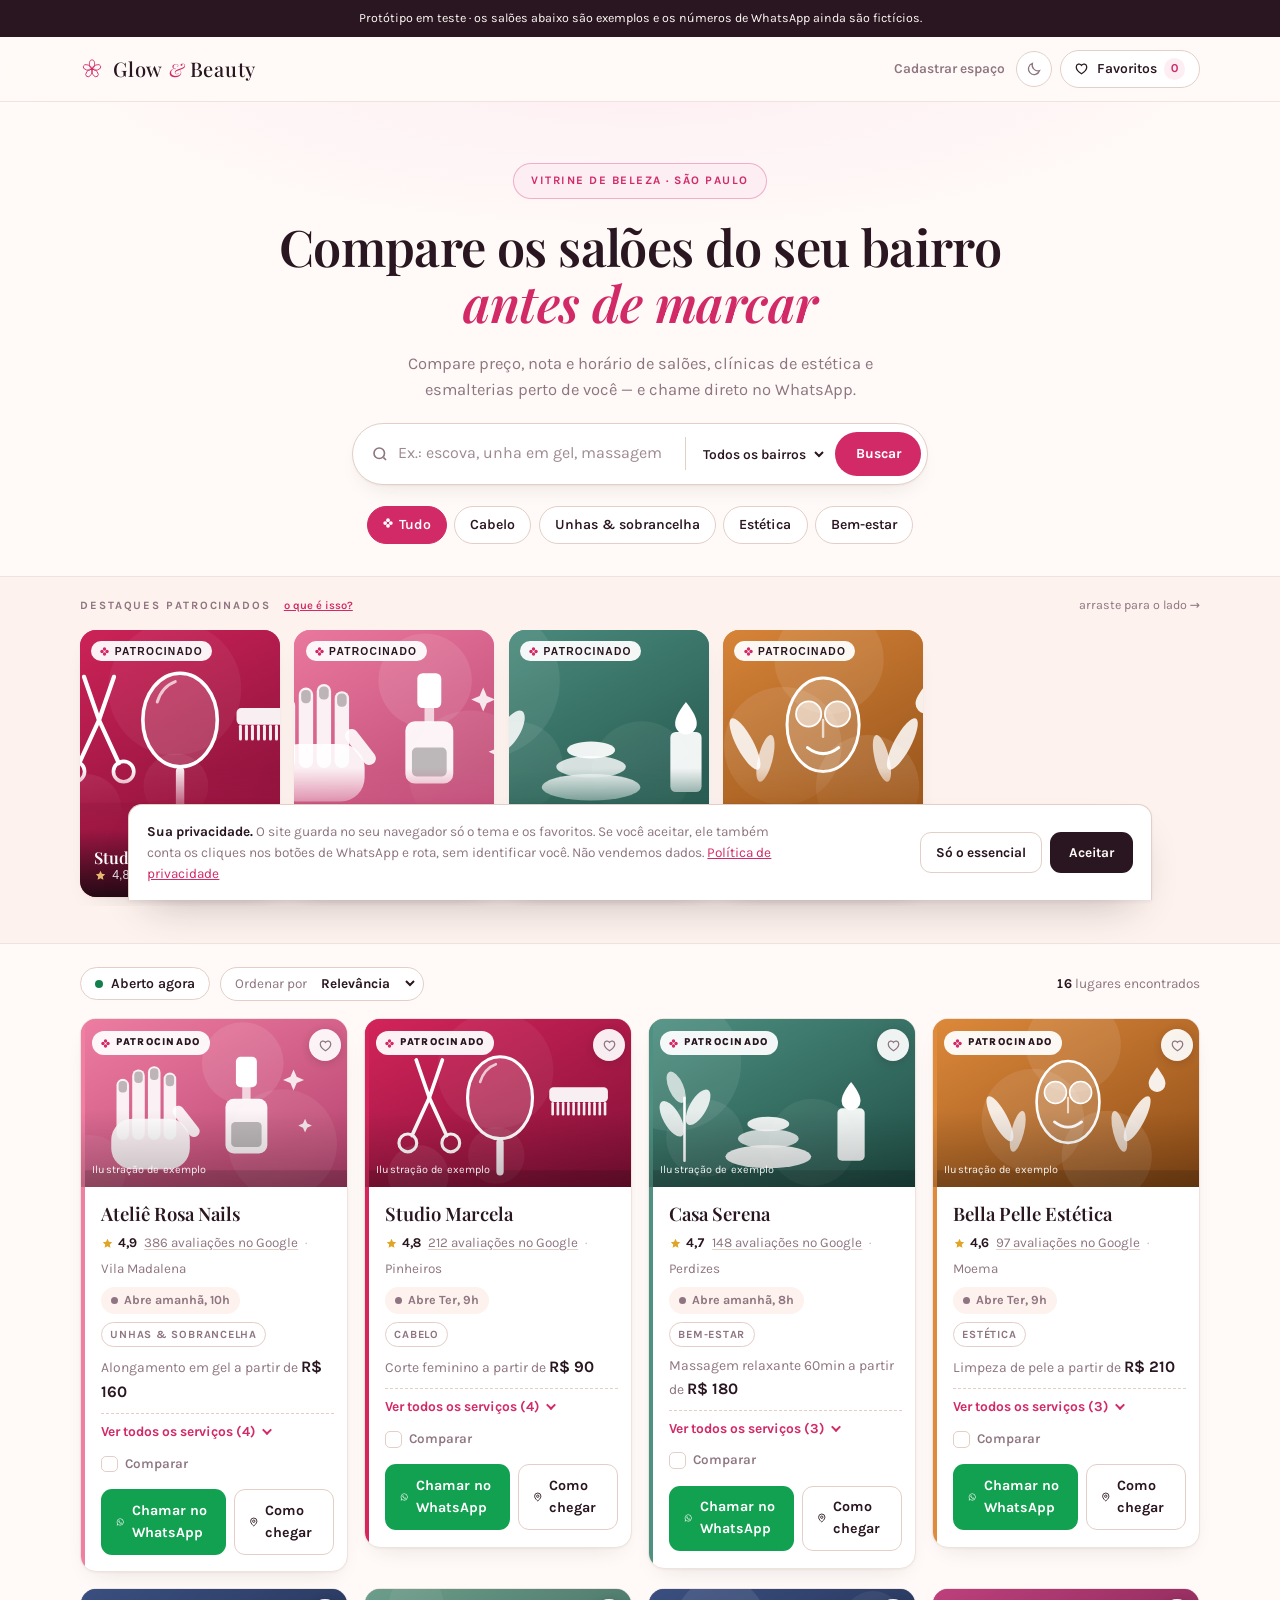
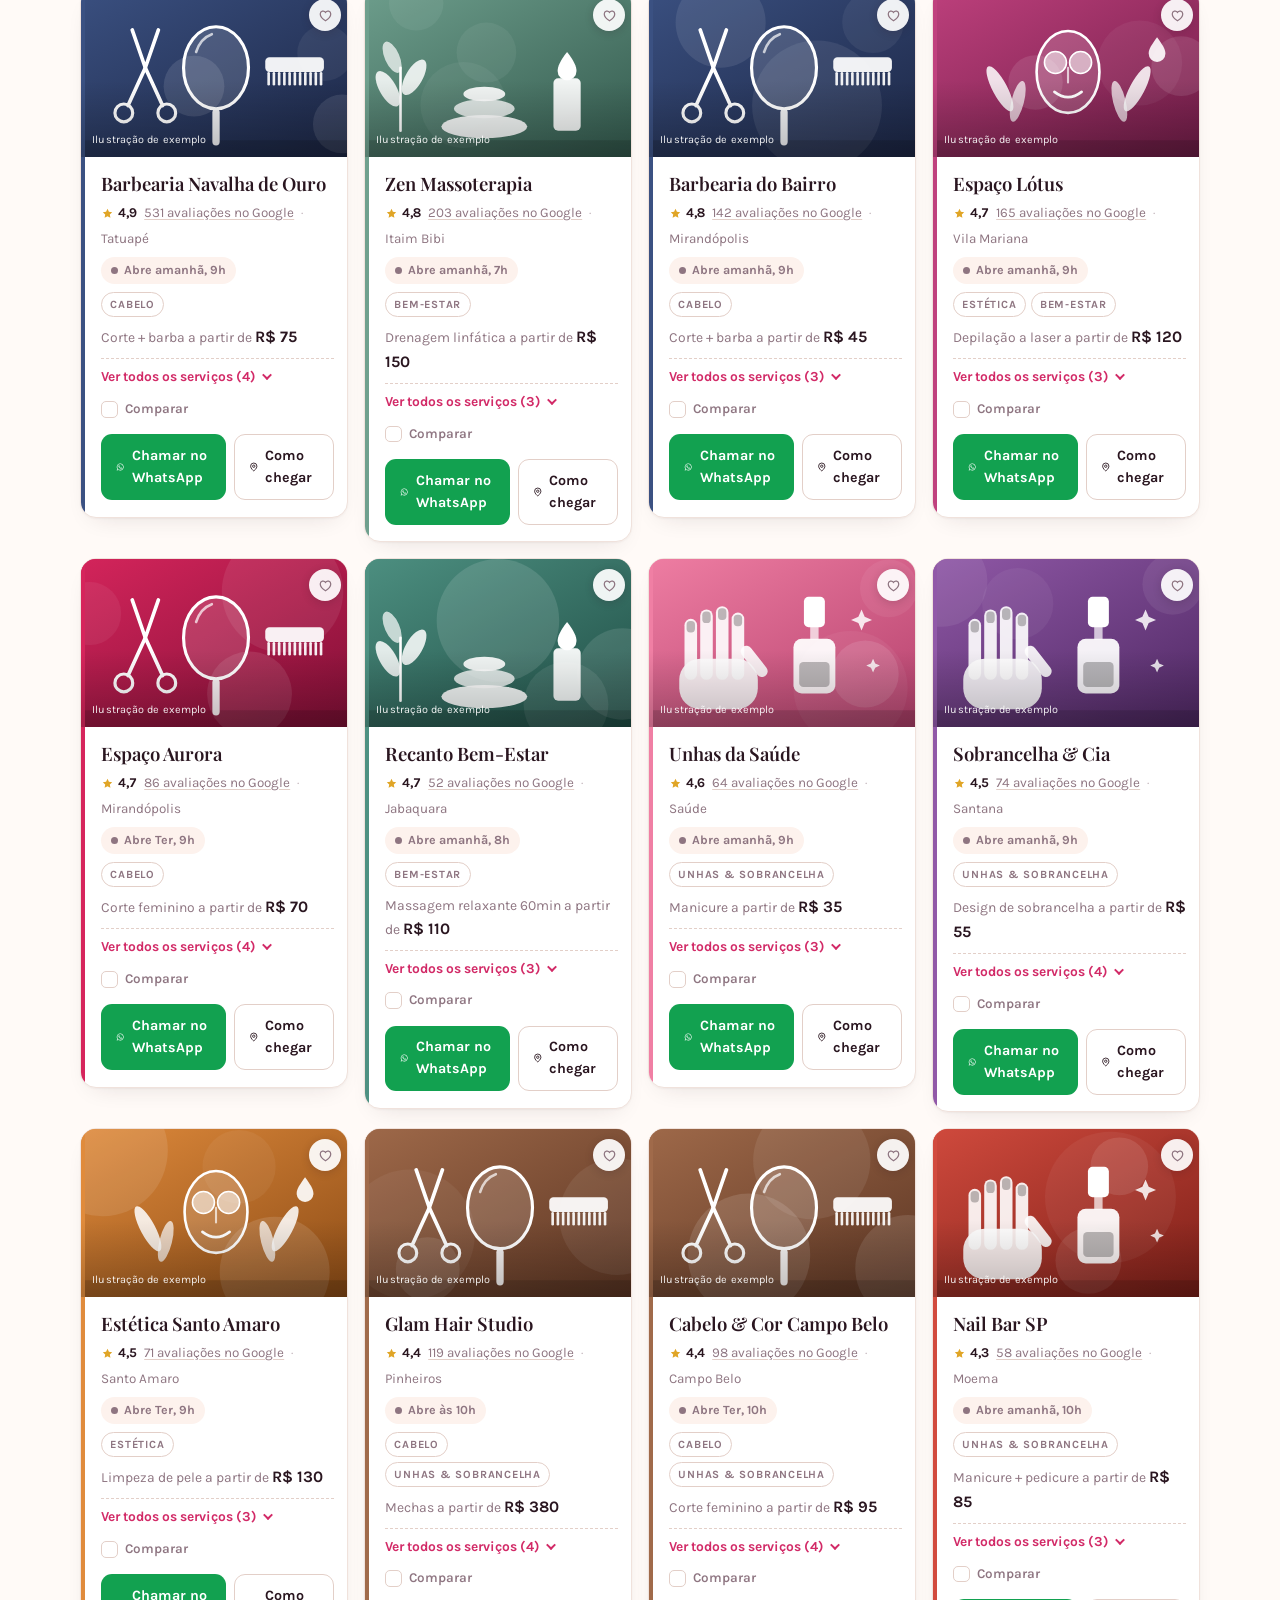
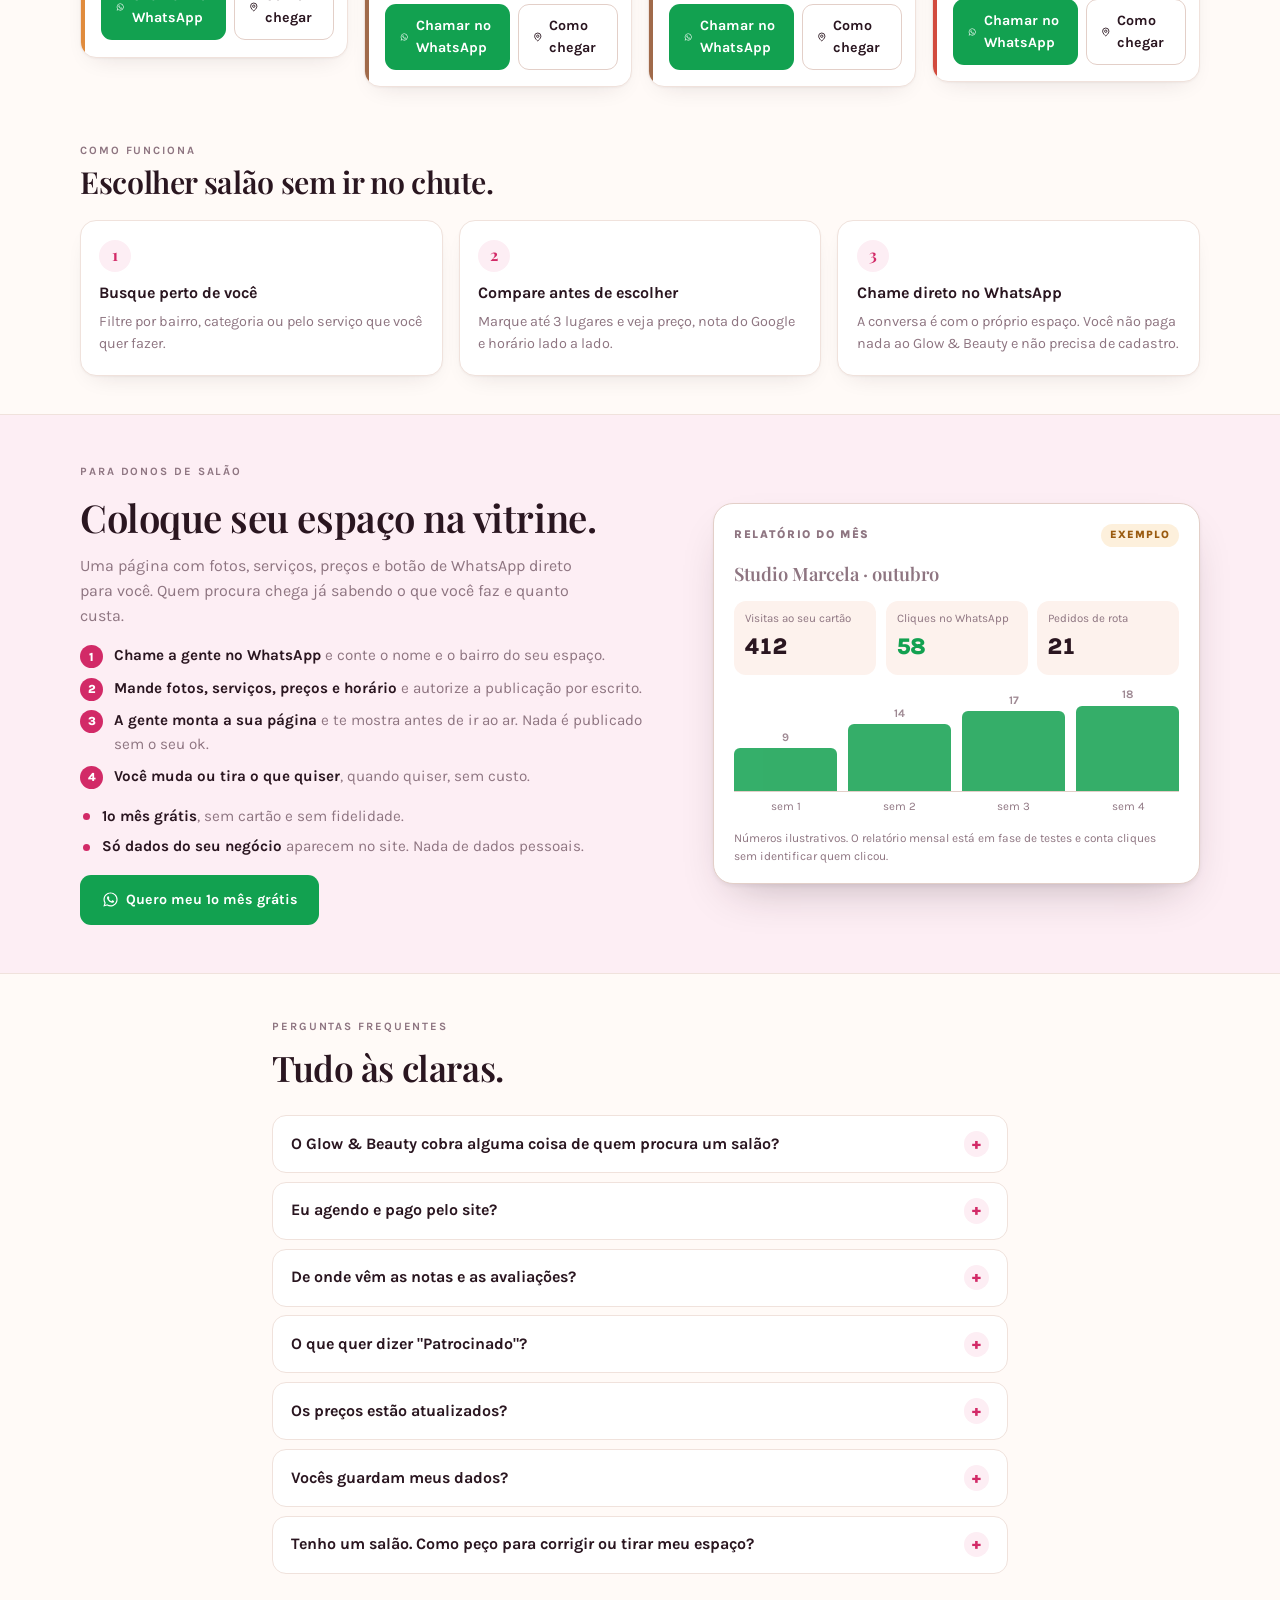
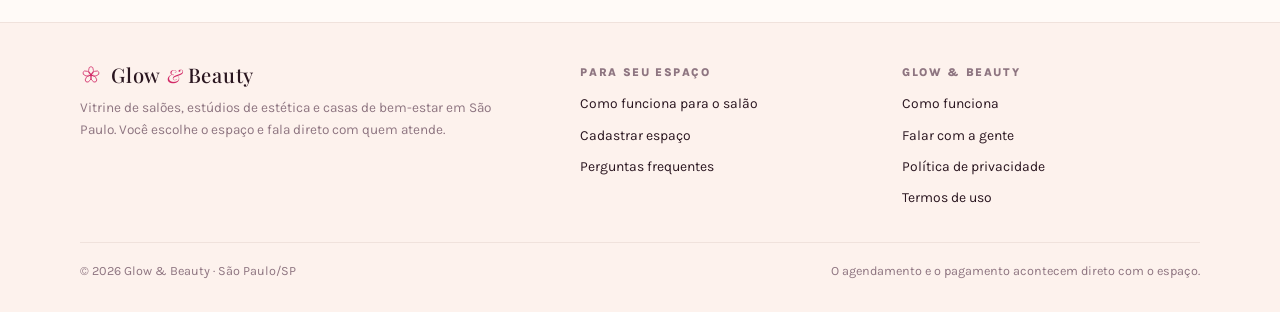
==== commit d689e38d: "v5.1: ajuste da vitrine" ====
--- a/index.html
+++ b/index.html
@@ -1149,10 +1149,10 @@
   /* Ilustrações dos salões de exemplo */
   .cartao-foto { height: 168px; overflow: hidden; }
   .cartao-img, .janela-img { position: absolute; inset: 0; width: 100%; height: 100%; object-fit: cover; }
-  .janela-img { opacity: .95; }
+  .janela-img { inset: 0 0 auto 0; height: 72%; -webkit-mask-image: linear-gradient(to bottom, #000 72%, transparent); mask-image: linear-gradient(to bottom, #000 72%, transparent); }
   .janela-luz { z-index: 0; }
   .janela-img { z-index: 0; }
-  .janela .selo, .janela-texto { position: relative; z-index: 2; }
+  .janela .selo, .janela-texto { z-index: 2; }
   .cartao-foto .selo, .cartao-foto .coracao, .cartao-foto .ilustrativa { z-index: 2; }
   .cartao-foto::after { content: ""; position: absolute; inset: auto 0 0 0; height: 46%; background: linear-gradient(to top, rgba(0,0,0,.22), transparent); z-index: 1; pointer-events: none; }
   .ilustrativa { position: absolute; left: .7rem; bottom: .55rem; font-size: .68rem; color: rgba(255,255,255,.92); letter-spacing: .01em; }
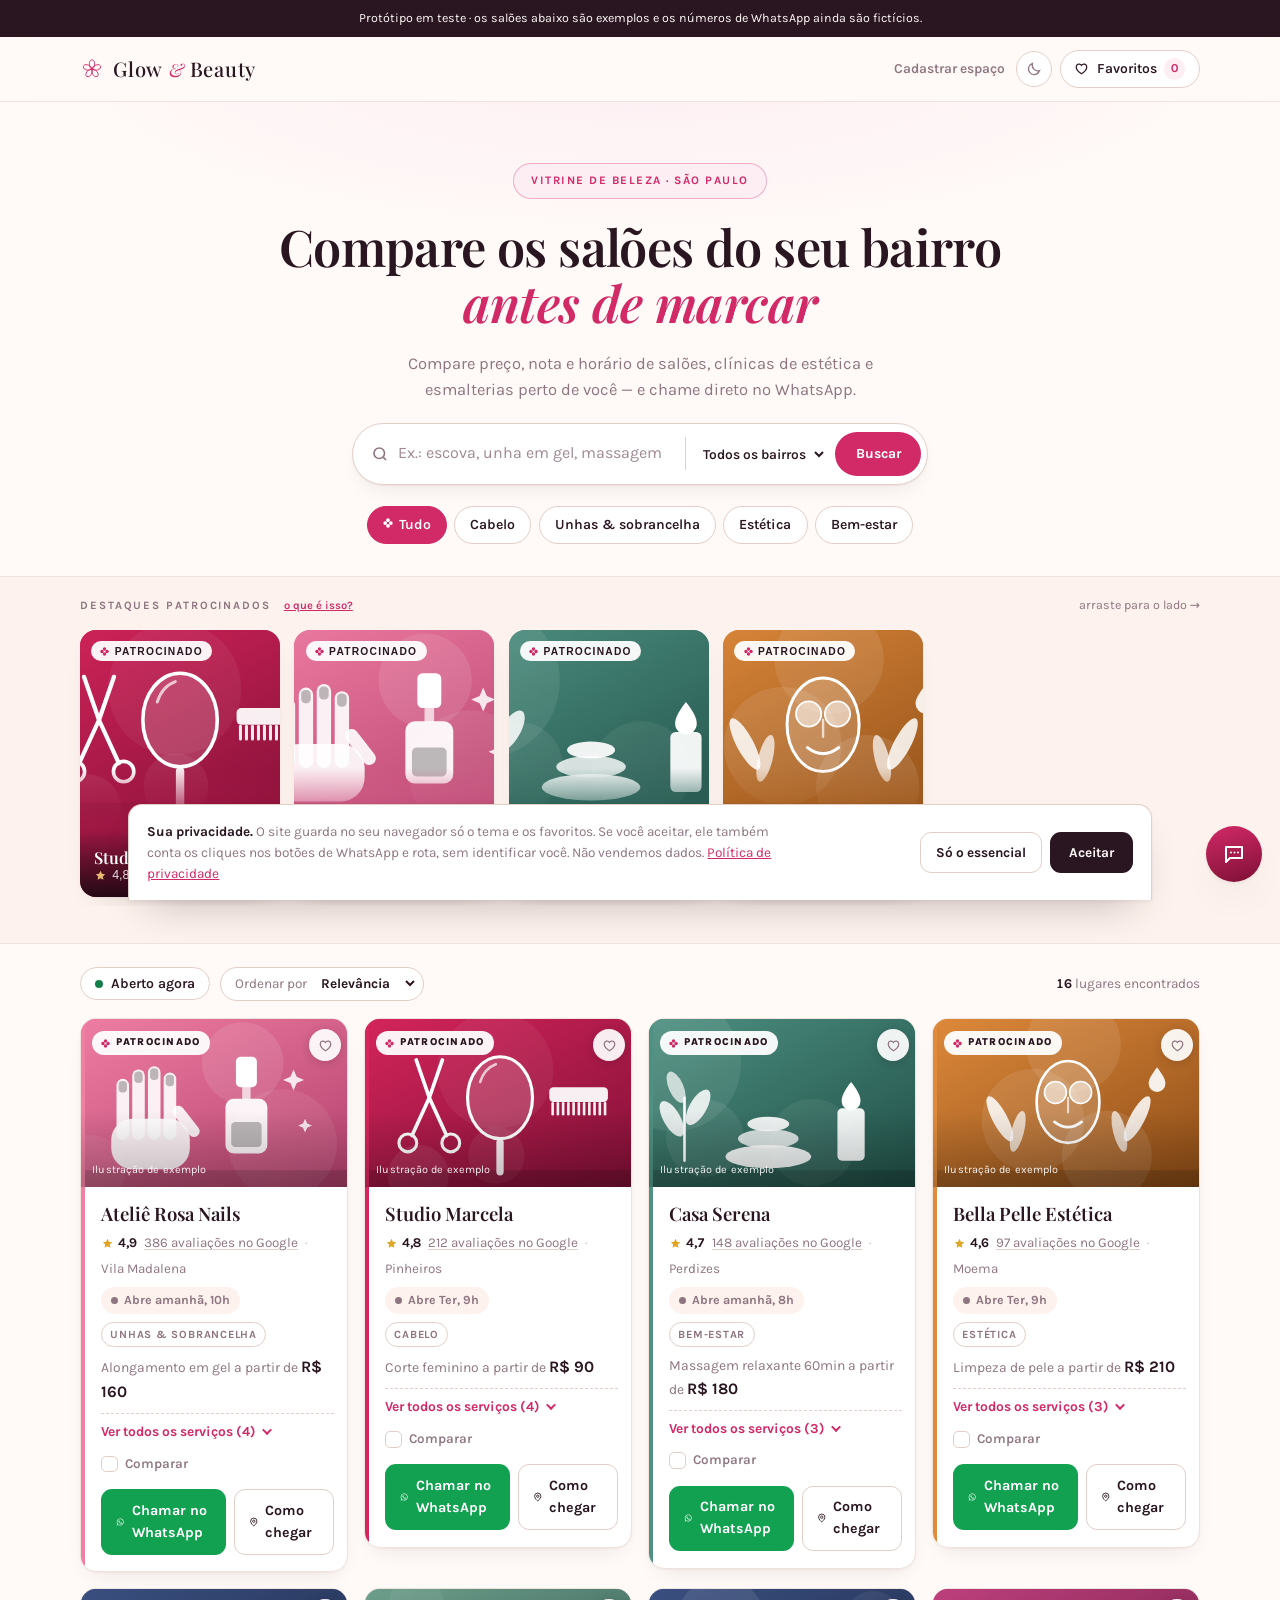
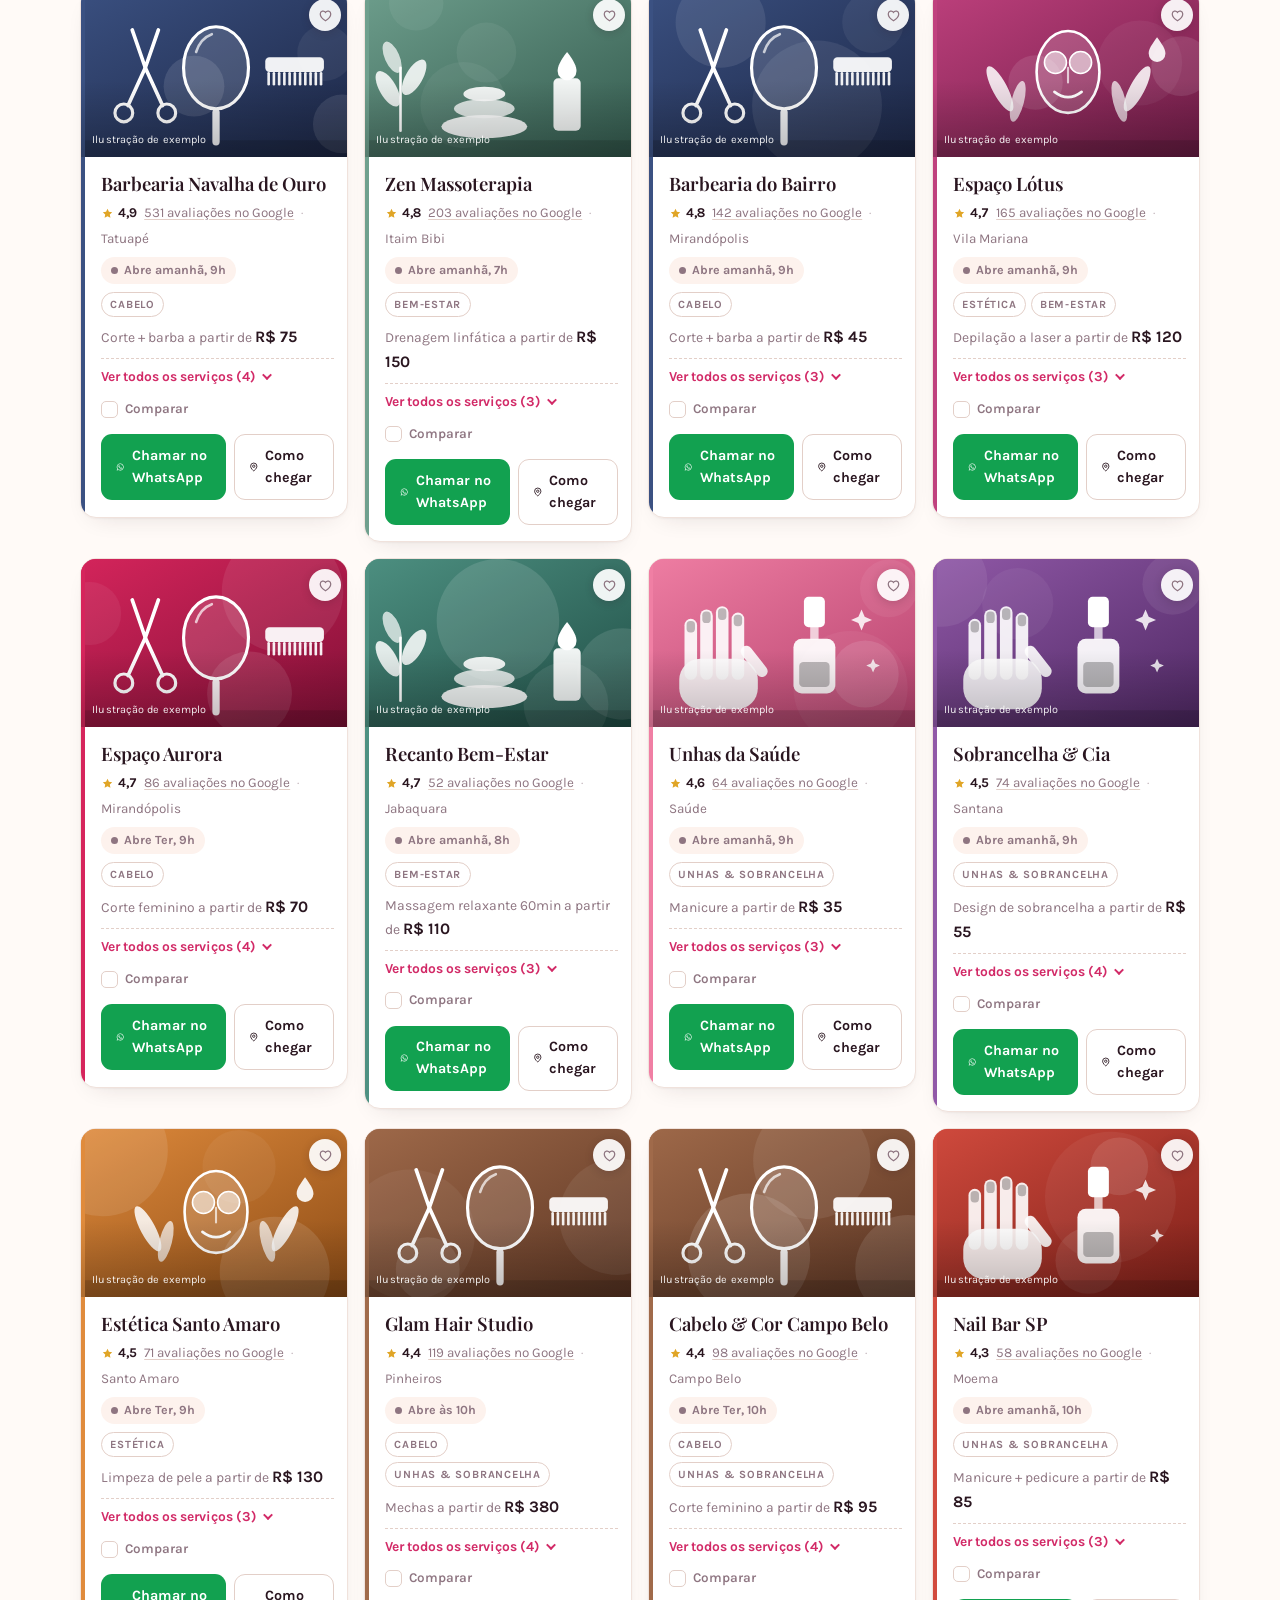
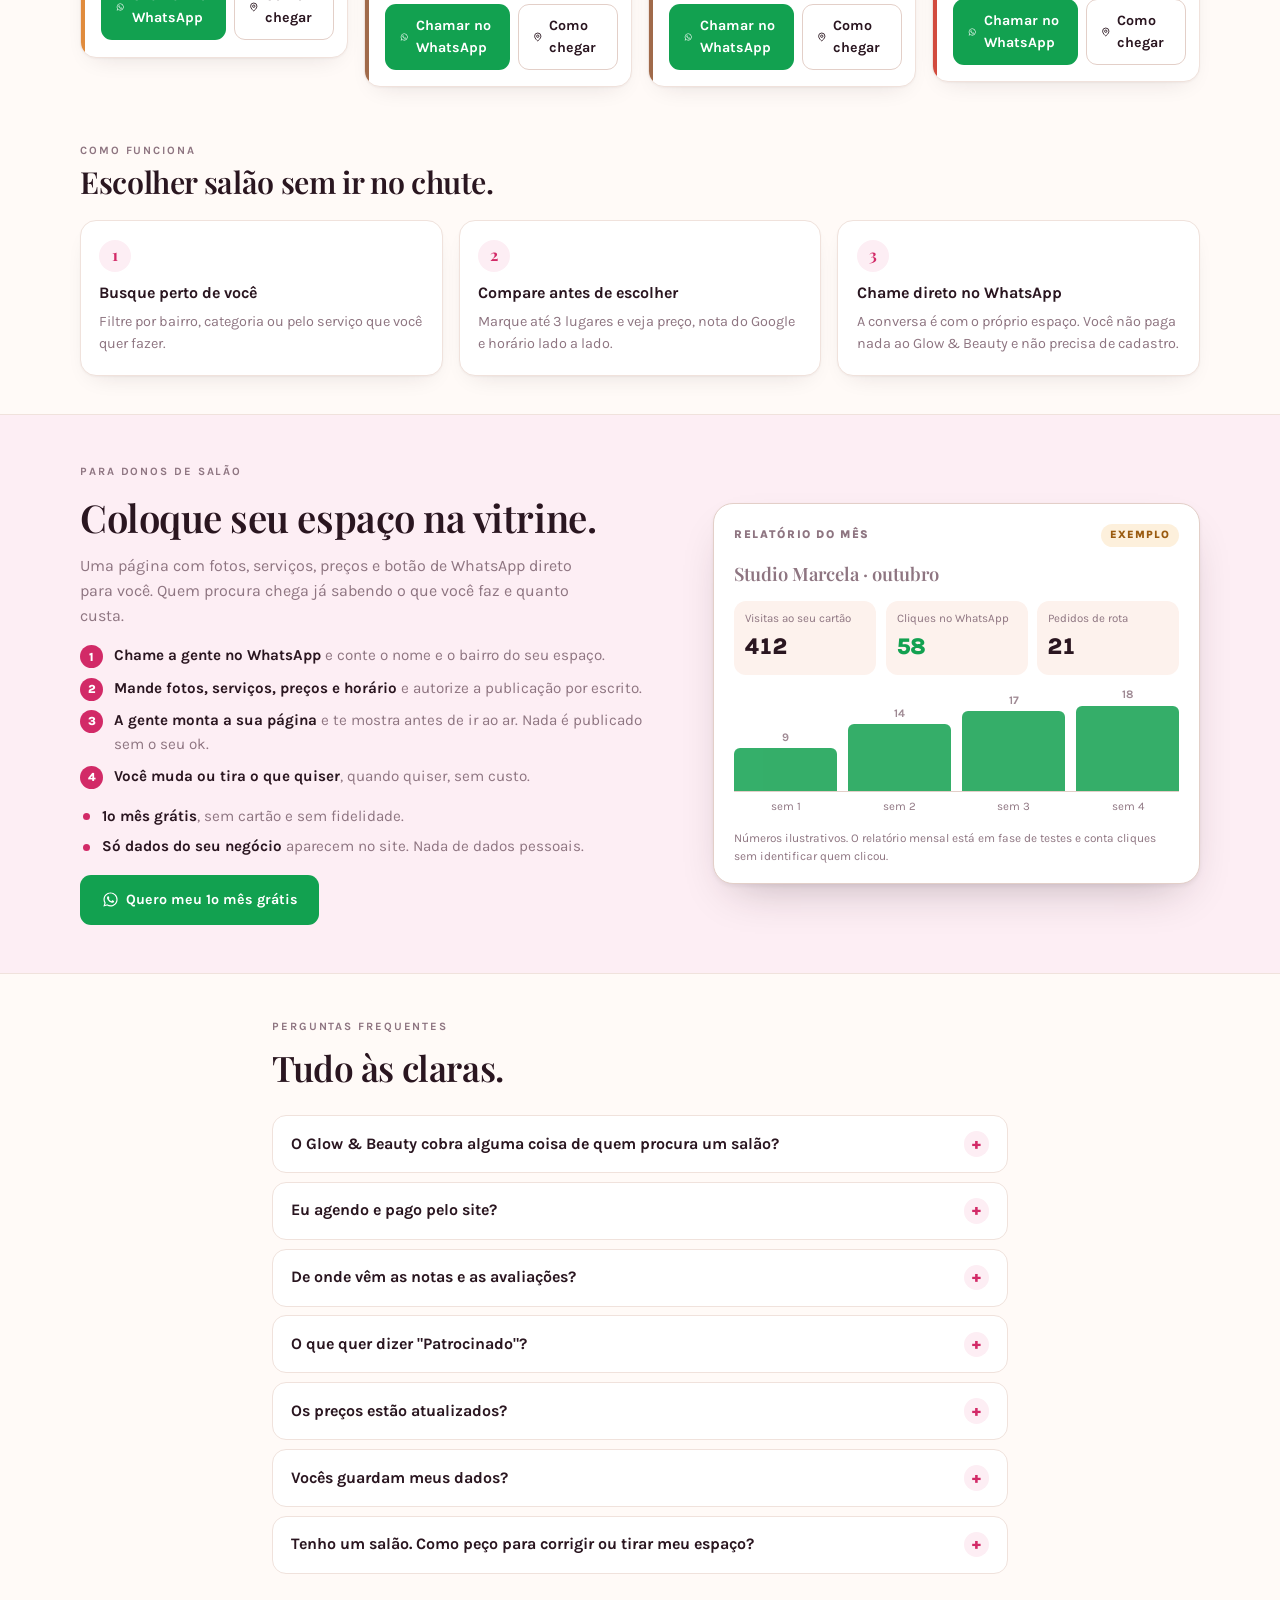
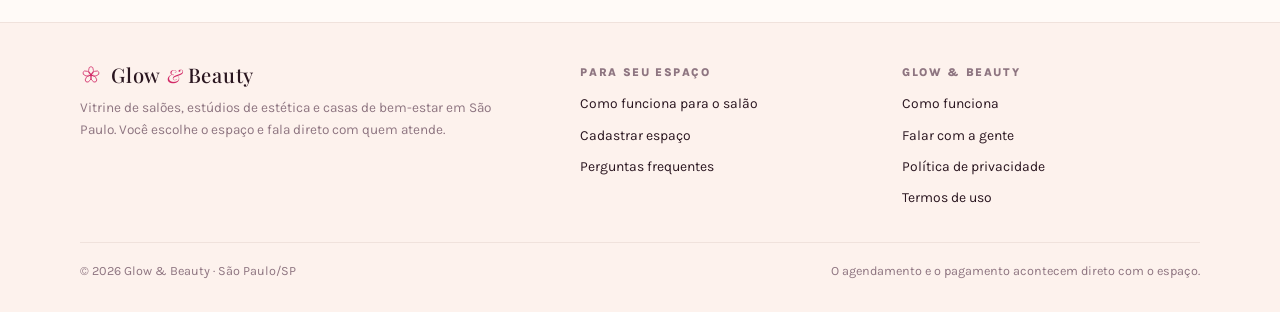
==== commit fe8d415c: "v.6 WhatsApp, ilustrações, logo corrigido e assistente guiado" ====
--- a/index.html
+++ b/index.html
@@ -1157,6 +1157,43 @@
   .cartao-foto::after { content: ""; position: absolute; inset: auto 0 0 0; height: 46%; background: linear-gradient(to top, rgba(0,0,0,.22), transparent); z-index: 1; pointer-events: none; }
   .ilustrativa { position: absolute; left: .7rem; bottom: .55rem; font-size: .68rem; color: rgba(255,255,255,.92); letter-spacing: .01em; }
 
+  /* Assistente guiado (sem IA, sem servidor): botão flutuante + painel com perguntas de múltipla escolha. */
+  .assistente { position: fixed; right: 1.1rem; bottom: 1.1rem; z-index: 60; }
+  .assistente-botao {
+    width: 56px; height: 56px; border-radius: 50%; border: 0; cursor: pointer;
+    display: grid; place-items: center; color: #fff;
+    background: linear-gradient(165deg, var(--glow) 0%, #7E0F35 100%);
+    box-shadow: var(--sombra-alta);
+  }
+  .assistente-botao:hover { transform: translateY(-2px); }
+  .assistente-painel {
+    position: absolute; right: 0; bottom: 68px; width: min(340px, calc(100vw - 2.2rem));
+    max-height: min(70vh, 560px); background: var(--vidro); border-radius: 18px;
+    box-shadow: var(--sombra-alta); border: 1px solid var(--linha); overflow: hidden;
+    display: flex; flex-direction: column;
+  }
+  .assistente-painel[hidden] { display: none; }
+  .assistente-cabecalho {
+    display: flex; align-items: center; gap: .5rem; padding: .85rem 1rem;
+    background: linear-gradient(165deg, var(--glow) 0%, #7E0F35 100%); color: #fff; font-weight: 700;
+  }
+  .assistente-flor { display: inline-flex; }
+  .assistente-fechar { margin-left: auto; background: rgba(255,255,255,.16); border: 0; color: #fff; width: 26px; height: 26px; border-radius: 50%; display: grid; place-items: center; cursor: pointer; }
+  .assistente-corpo { padding: .9rem; overflow-y: auto; display: flex; flex-direction: column; gap: .6rem; }
+  .assistente-msg { background: var(--papel-2); border-radius: 14px 14px 14px 4px; padding: .6rem .8rem; font-size: .88rem; line-height: 1.4; color: var(--tinta); max-width: 92%; }
+  .assistente-opcoes { display: flex; flex-wrap: wrap; gap: .4rem; }
+  .assistente-opcao {
+    border: 1px solid var(--linha-forte); background: var(--vidro); color: var(--tinta);
+    border-radius: 999px; padding: .4rem .75rem; font-size: .82rem; cursor: pointer;
+  }
+  .assistente-opcao:hover, .assistente-opcao:focus-visible { border-color: var(--glow); color: var(--glow); }
+  .assistente-opcao.assistente-zap { border-color: var(--zap); color: var(--zap-escuro); font-weight: 700; }
+  .assistente-reiniciar { align-self: flex-start; font-size: .78rem; color: var(--mauve); background: none; border: 0; cursor: pointer; text-decoration: underline; padding: .2rem 0; }
+  @media (max-width: 460px) {
+    .assistente { right: .7rem; bottom: .7rem; }
+    .assistente-painel { bottom: 64px; }
+  }
+
   @media (max-width: 720px) {
     .link-lojista { display: none; }
     .hero-inner h1 { white-space: normal; }
@@ -1204,7 +1241,7 @@
 
 <header class="topo" id="topo">
   <div class="wrap topo-inner">
-    <a class="marca" href="#topo" aria-label="Glow &amp; Beauty — início">
+    <a class="marca" href="./" aria-label="Glow &amp; Beauty — início">
       <svg class="marca-flor" width="24" height="24" viewBox="0 0 32 32" fill="none" stroke="currentColor" stroke-width="1.1" aria-hidden="true">
         <ellipse cx="16" cy="9.4" rx="3.5" ry="5.6"/>
         <ellipse cx="16" cy="9.4" rx="3.5" ry="5.6" transform="rotate(72 16 16)"/>
@@ -1392,7 +1429,7 @@
   <footer class="rodape">
     <div class="wrap rodape-grade">
       <div class="rodape-marca">
-        <a class="marca" href="#topo" aria-label="Glow &amp; Beauty — início">
+        <a class="marca" href="./" aria-label="Glow &amp; Beauty — início">
           <svg class="marca-flor" width="22" height="22" viewBox="0 0 32 32" fill="none" stroke="currentColor" stroke-width="1.1" aria-hidden="true">
             <ellipse cx="16" cy="9.4" rx="3.5" ry="5.6"/>
             <ellipse cx="16" cy="9.4" rx="3.5" ry="5.6" transform="rotate(72 16 16)"/>
@@ -1455,6 +1492,27 @@
   <div class="comparar-rolagem" id="tabelaComparar"></div>
   <p class="comparar-nota">Preços "a partir de" informados pelo espaço. Notas e avaliações vêm do Google.</p>
 </dialog>
+
+
+<!-- Assistente guiado: ajuda quem tem pouca familiaridade com o site a achar um salão, sem IA e sem servidor. -->
+<div class="assistente" id="assistente">
+  <button class="assistente-botao" id="assistenteAbrir" type="button" aria-haspopup="dialog" aria-expanded="false" aria-controls="assistentePainel" aria-label="Abrir ajuda para encontrar um salão">
+    <svg width="24" height="24" viewBox="0 0 24 24" fill="none" stroke="currentColor" stroke-width="2" aria-hidden="true"><path d="M4 5h16v11H8l-4 4V5Z" stroke-linejoin="round"/><circle cx="9" cy="10.5" r="1" fill="currentColor" stroke="none"/><circle cx="12.5" cy="10.5" r="1" fill="currentColor" stroke="none"/><circle cx="16" cy="10.5" r="1" fill="currentColor" stroke="none"/></svg>
+  </button>
+
+  <div class="assistente-painel" id="assistentePainel" role="dialog" aria-modal="false" aria-labelledby="assistenteTitulo" hidden>
+    <div class="assistente-cabecalho">
+      <span class="assistente-flor" aria-hidden="true">
+        <svg width="18" height="18" viewBox="0 0 32 32" fill="none" stroke="currentColor" stroke-width="1.1"><ellipse cx="16" cy="9.4" rx="3.5" ry="5.6"/><ellipse cx="16" cy="9.4" rx="3.5" ry="5.6" transform="rotate(72 16 16)"/><ellipse cx="16" cy="9.4" rx="3.5" ry="5.6" transform="rotate(144 16 16)"/><ellipse cx="16" cy="9.4" rx="3.5" ry="5.6" transform="rotate(216 16 16)"/><ellipse cx="16" cy="9.4" rx="3.5" ry="5.6" transform="rotate(288 16 16)"/></svg>
+      </span>
+      <span id="assistenteTitulo">Ajuda a encontrar</span>
+      <button class="assistente-fechar" id="assistenteFechar" type="button" aria-label="Fechar">
+        <svg width="16" height="16" viewBox="0 0 24 24" fill="none" stroke="currentColor" stroke-width="2.4" aria-hidden="true"><path d="m6 6 12 12M18 6 6 18"/></svg>
+      </button>
+    </div>
+    <div class="assistente-corpo" id="assistenteCorpo"></div>
+  </div>
+</div>
 
 <div class="toast" id="toast" role="status" aria-live="polite">
   <span class="toast-titulo" id="toastTitulo"></span>
@@ -2082,8 +2140,144 @@
   /* ---------- início ---------- */
 
   el.ano.textContent = String(new Date().getFullYear());
+  // Clicar no logo volta ao início da página (o link antigo apontava para o próprio cabeçalho fixo).
+  document.querySelectorAll("a.marca").forEach((a) => {
+    a.addEventListener("click", (e) => {
+      e.preventDefault();
+      const reduz = window.matchMedia("(prefers-reduced-motion: reduce)").matches;
+      window.scrollTo({ top: 0, behavior: reduz ? "auto" : "smooth" });
+    });
+  });
   el.zapLojista.href = linkZap(ZAP_GLOW, MENSAGEM_LOJISTA);
   document.getElementById("zapRodape").href = linkZap(ZAP_GLOW, MENSAGEM_CONTATO);
+
+  /* ---------- assistente guiado (botões, sem IA, sem servidor) ---------- */
+
+  (function iniciarAssistente() {
+    const painel = document.getElementById("assistentePainel");
+    const corpo = document.getElementById("assistenteCorpo");
+    const botaoAbrir = document.getElementById("assistenteAbrir");
+    const botaoFechar = document.getElementById("assistenteFechar");
+    let aberto = false;
+
+    function escapar(t) {
+      return String(t).replace(/[&<>"]/g, (c) => ({ "&": "&amp;", "<": "&lt;", ">": "&gt;", '"': "&quot;" }[c]));
+    }
+
+    function msg(texto) {
+      const d = document.createElement("div");
+      d.className = "assistente-msg";
+      d.textContent = texto;
+      corpo.appendChild(d);
+    }
+
+    function opcoes(lista) {
+      const d = document.createElement("div");
+      d.className = "assistente-opcoes";
+      lista.forEach(([rotulo, acao, classe]) => {
+        const b = document.createElement("button");
+        b.type = "button";
+        b.className = "assistente-opcao" + (classe ? " " + classe : "");
+        b.textContent = rotulo;
+        b.addEventListener("click", acao);
+        d.appendChild(b);
+      });
+      corpo.appendChild(d);
+      corpo.scrollTop = corpo.scrollHeight;
+    }
+
+    function limparCorpo() {
+      corpo.innerHTML = "";
+    }
+
+    function botaoReiniciar() {
+      const b = document.createElement("button");
+      b.type = "button";
+      b.className = "assistente-reiniciar";
+      b.textContent = "Começar de novo";
+      b.addEventListener("click", telaInicial);
+      corpo.appendChild(b);
+    }
+
+    function irParaResultados(categoria, bairro) {
+      estado.categoria = categoria;
+      if (bairro) estado.bairro = bairro;
+      el.chips.querySelectorAll(".chip").forEach((c) => {
+        c.setAttribute("aria-pressed", String(c.dataset.cat === estado.categoria));
+      });
+      if (bairro) el.bairro.value = bairro;
+      montarGrade();
+      fecharAssistente();
+      el.grade.scrollIntoView({ behavior: "smooth", block: "start" });
+    }
+
+    function telaBairro(categoria) {
+      limparCorpo();
+      msg("Em qual bairro você quer procurar?");
+      const bairros = [...new Set(SALOES.map((s) => s.bairro))].sort((a, b) => a.localeCompare(b, "pt-BR"));
+      opcoes([
+        ["Todos os bairros", () => irParaResultados(categoria, "todos")],
+        ...bairros.map((b) => [b, () => irParaResultados(categoria, b)]),
+      ]);
+      botaoReiniciar();
+    }
+
+    function telaInicial() {
+      limparCorpo();
+      msg("Olá! Posso ajudar a encontrar um salão, uma esmalteria, uma clínica de estética ou um lugar para relaxar.");
+      msg("O que você procura?");
+      opcoes([
+        ["Cabelo", () => telaBairro("cabelo")],
+        ["Unhas & sobrancelha", () => telaBairro("unhas")],
+        ["Estética", () => telaBairro("estetica")],
+        ["Bem-estar", () => telaBairro("bemestar")],
+        ["Ver tudo", () => telaBairro("todos")],
+      ]);
+      const d = document.createElement("div");
+      d.className = "assistente-opcoes";
+      corpo.appendChild(d);
+      opcoes([
+        ["Como funciona?", telaComoFunciona],
+        ["Quero cadastrar meu espaço", telaLojista],
+        ["Falar com o Glow & Beauty", () => { window.open(linkZap(ZAP_GLOW, MENSAGEM_CONTATO), "_blank", "noopener"); }],
+      ]);
+    }
+
+    function telaComoFunciona() {
+      limparCorpo();
+      msg("Você escolhe o bairro e a categoria, compara até 3 lugares por preço, nota e horário, e chama o espaço direto no WhatsApp. Não tem cadastro nem pagamento pelo site.");
+      opcoes([["Buscar um salão agora", telaInicial]]);
+      botaoReiniciar();
+    }
+
+    function telaLojista() {
+      limparCorpo();
+      msg("Que ótimo! Me conte o nome e o bairro do seu espaço pelo WhatsApp que a gente cuida do cadastro.");
+      opcoes([
+        ["Chamar no WhatsApp", () => { window.open(linkZap(ZAP_GLOW, MENSAGEM_LOJISTA), "_blank", "noopener"); }, "assistente-zap"],
+      ]);
+      botaoReiniciar();
+    }
+
+    function abrirAssistente() {
+      aberto = true;
+      painel.hidden = false;
+      botaoAbrir.setAttribute("aria-expanded", "true");
+      telaInicial();
+    }
+
+    function fecharAssistente() {
+      aberto = false;
+      painel.hidden = true;
+      botaoAbrir.setAttribute("aria-expanded", "false");
+    }
+
+    botaoAbrir.addEventListener("click", () => (aberto ? fecharAssistente() : abrirAssistente()));
+    botaoFechar.addEventListener("click", fecharAssistente);
+    document.addEventListener("keydown", (e) => {
+      if (e.key === "Escape" && aberto) fecharAssistente();
+    });
+  })();
   aplicarTema(document.documentElement.getAttribute("data-theme") === "dark" ? "dark" : "light");
   montarVitrine();
   montarChips();
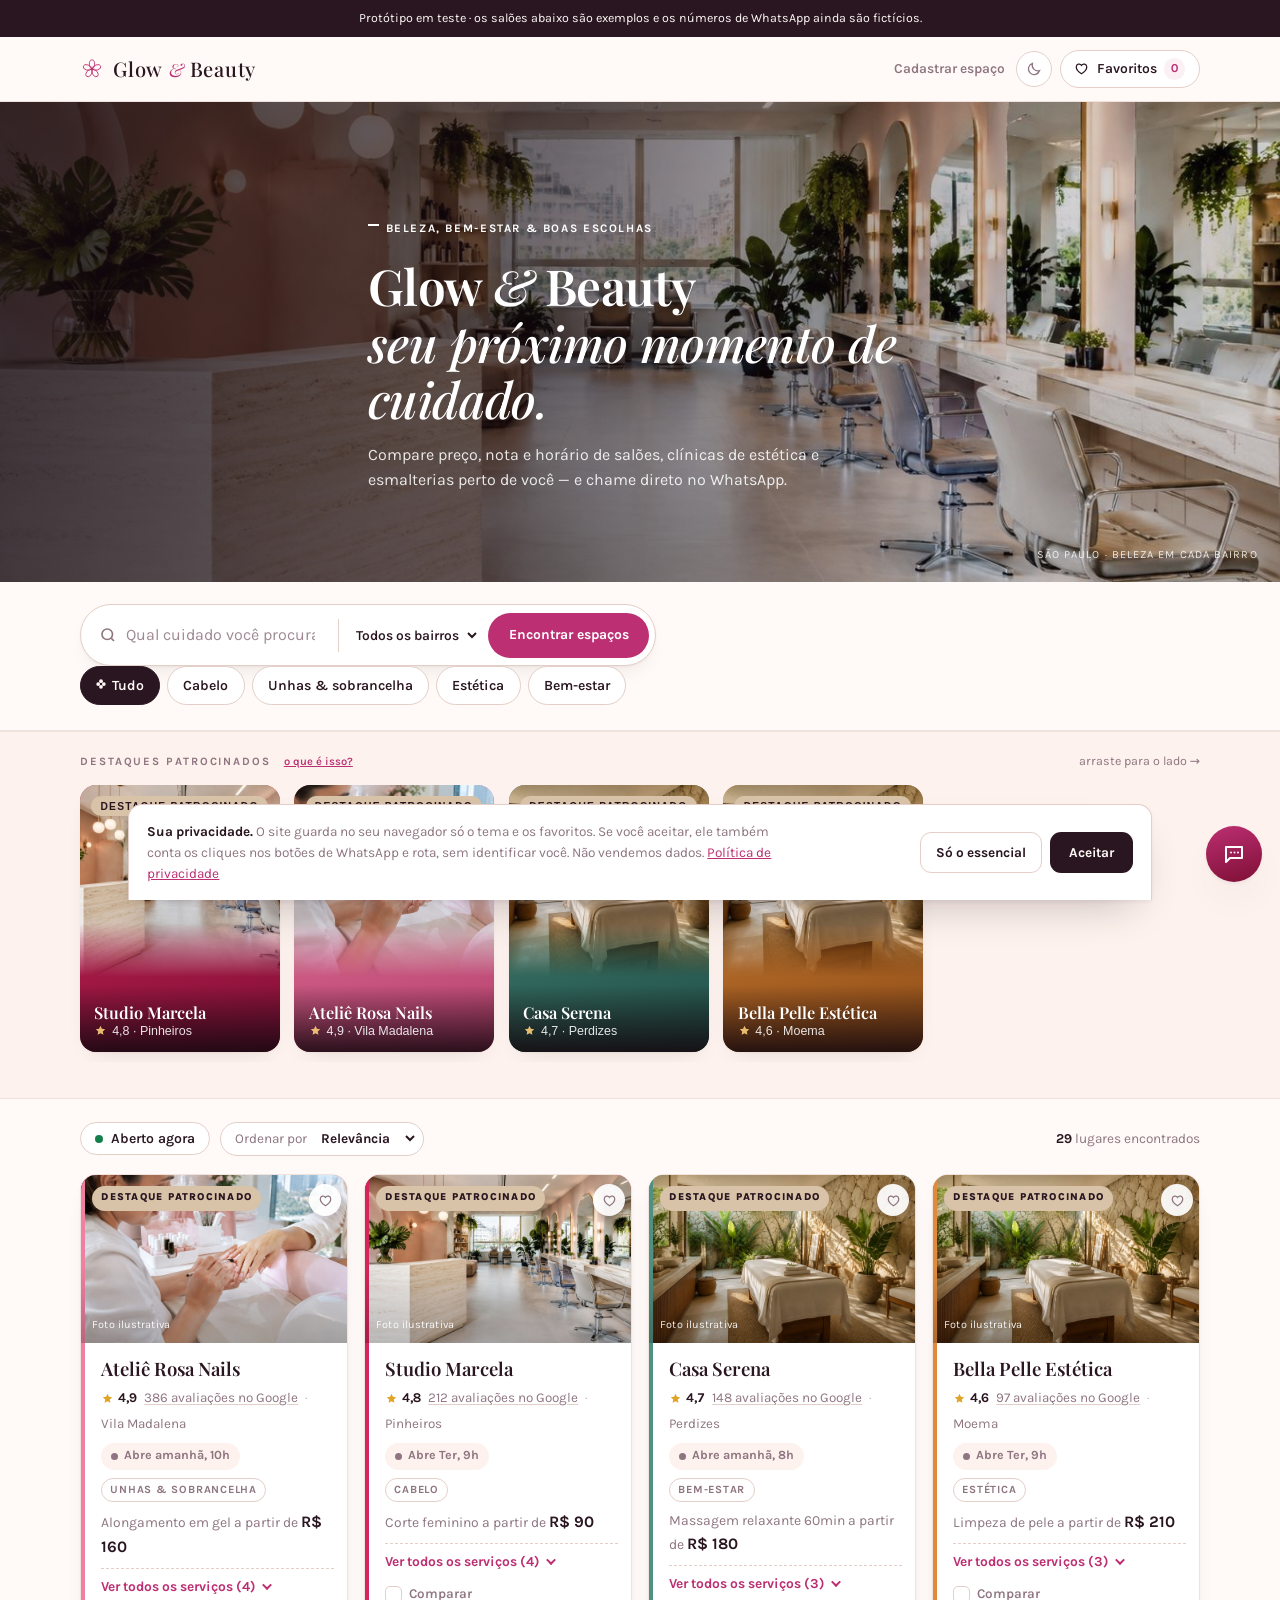
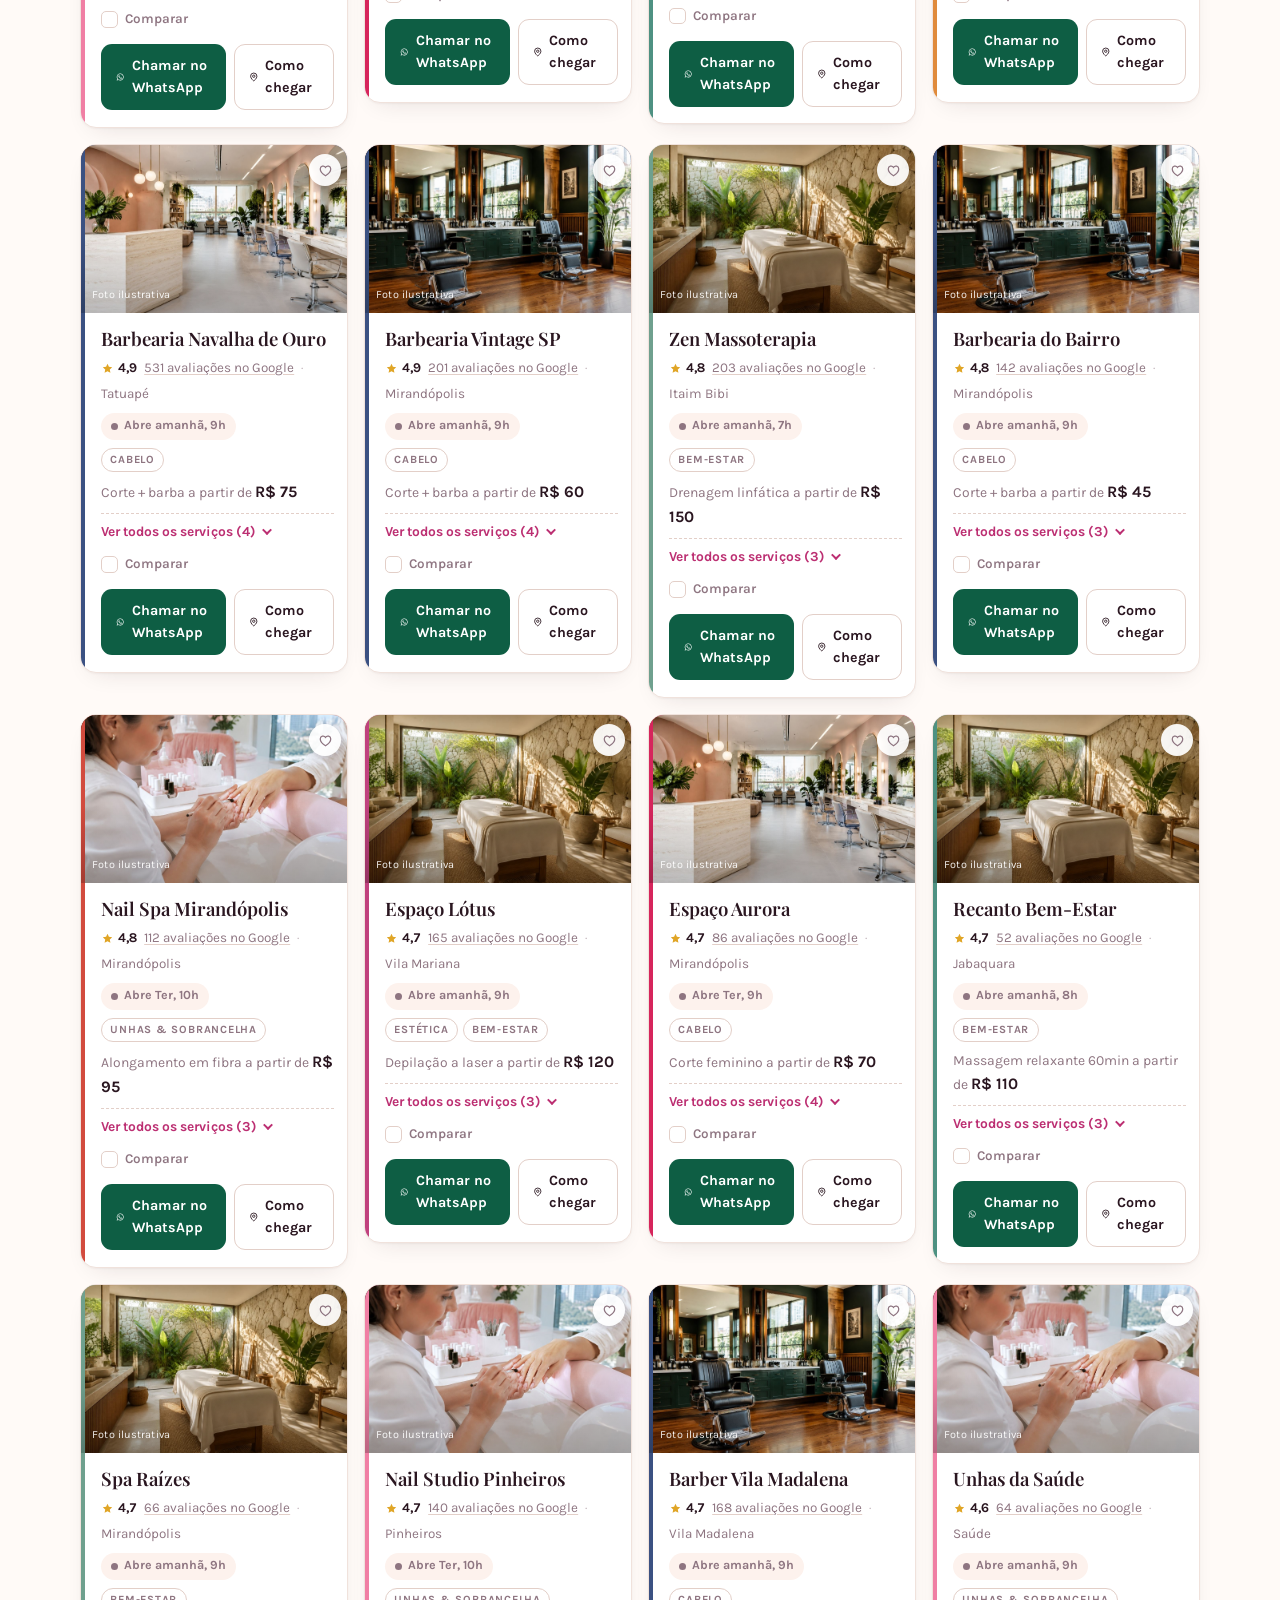
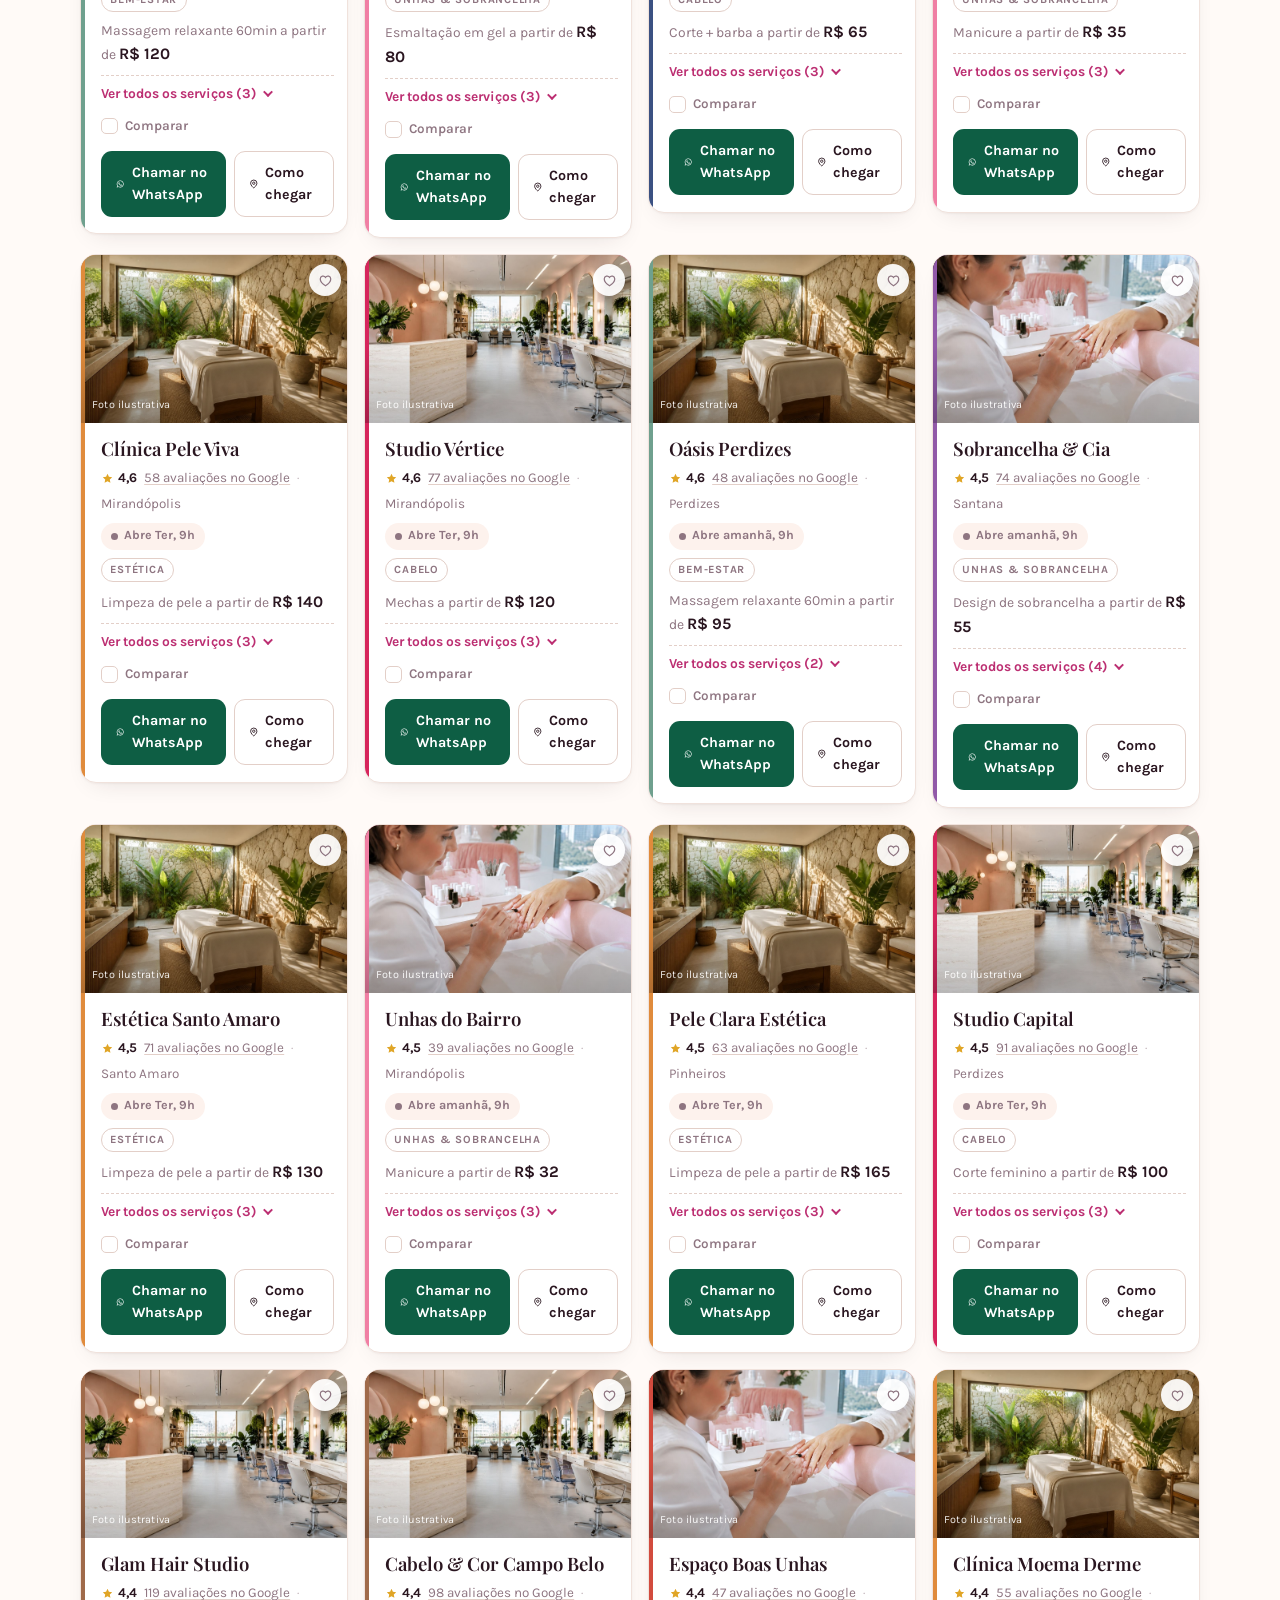
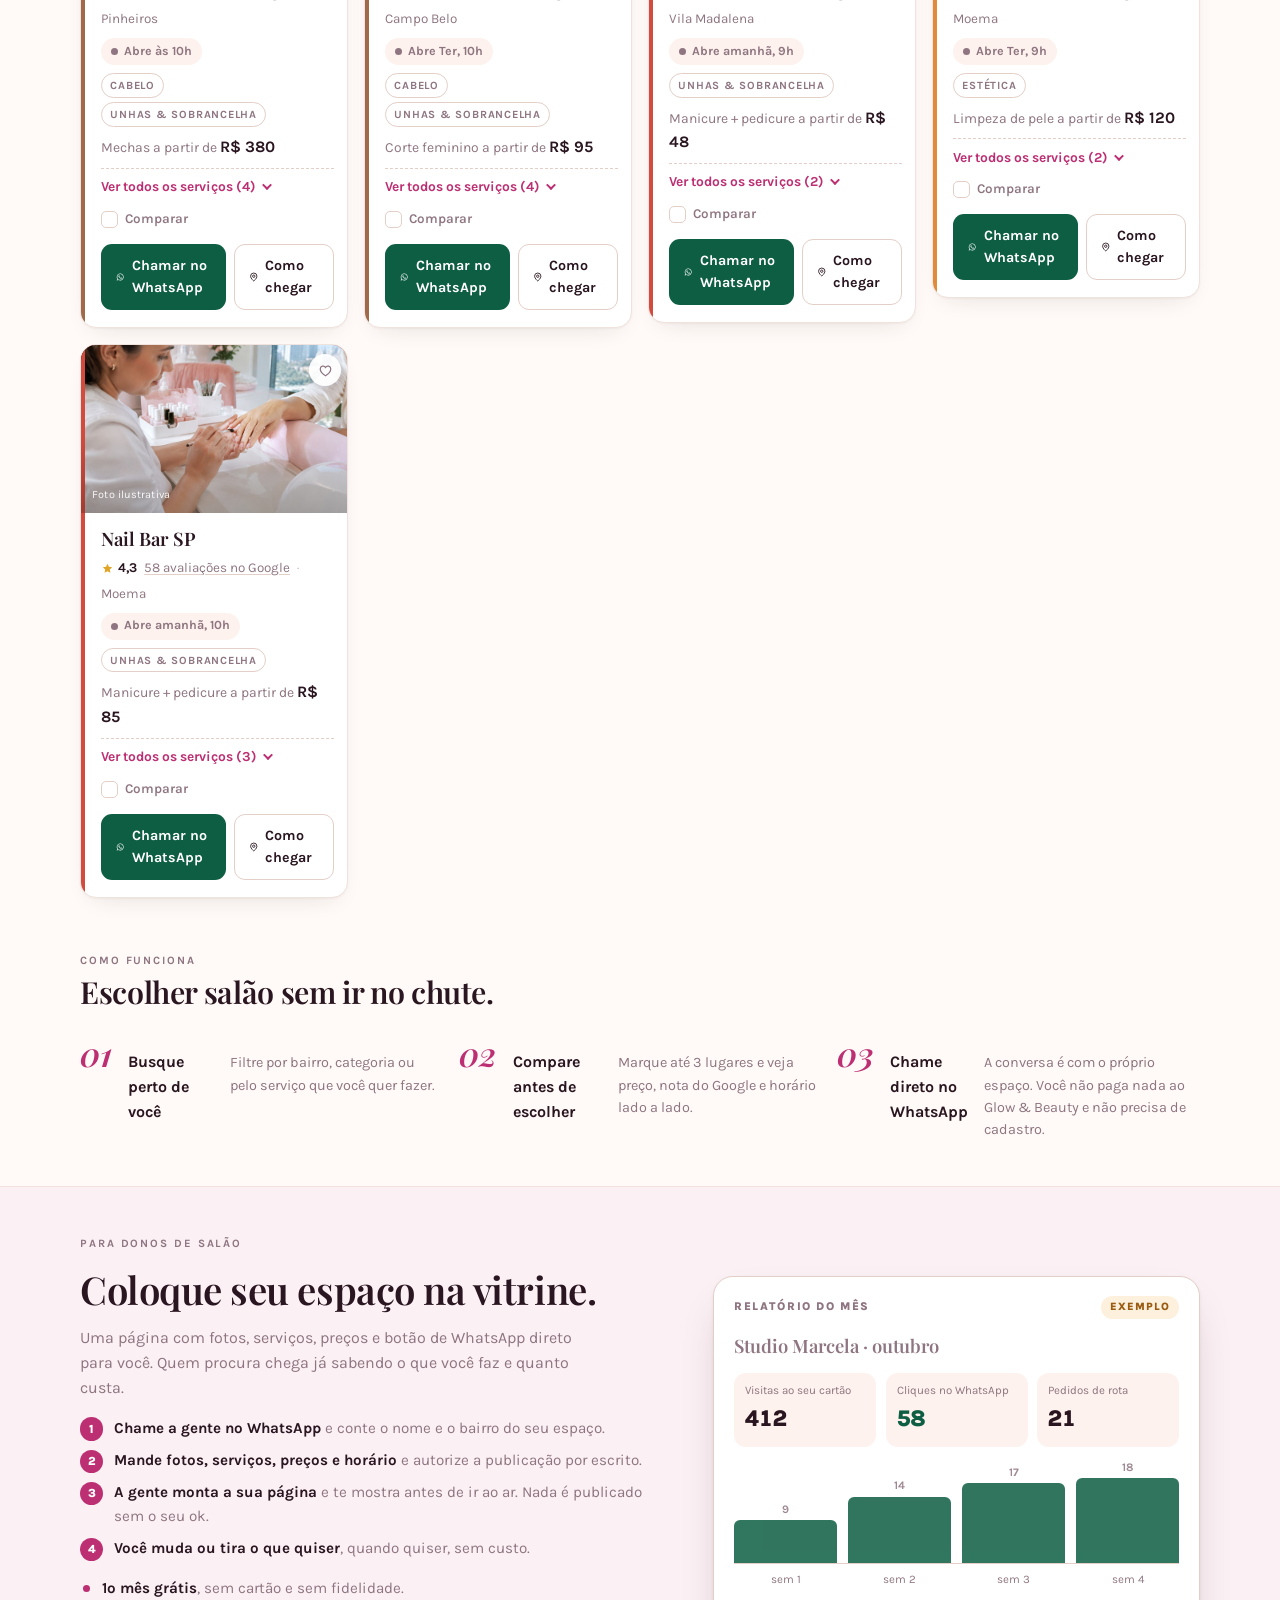
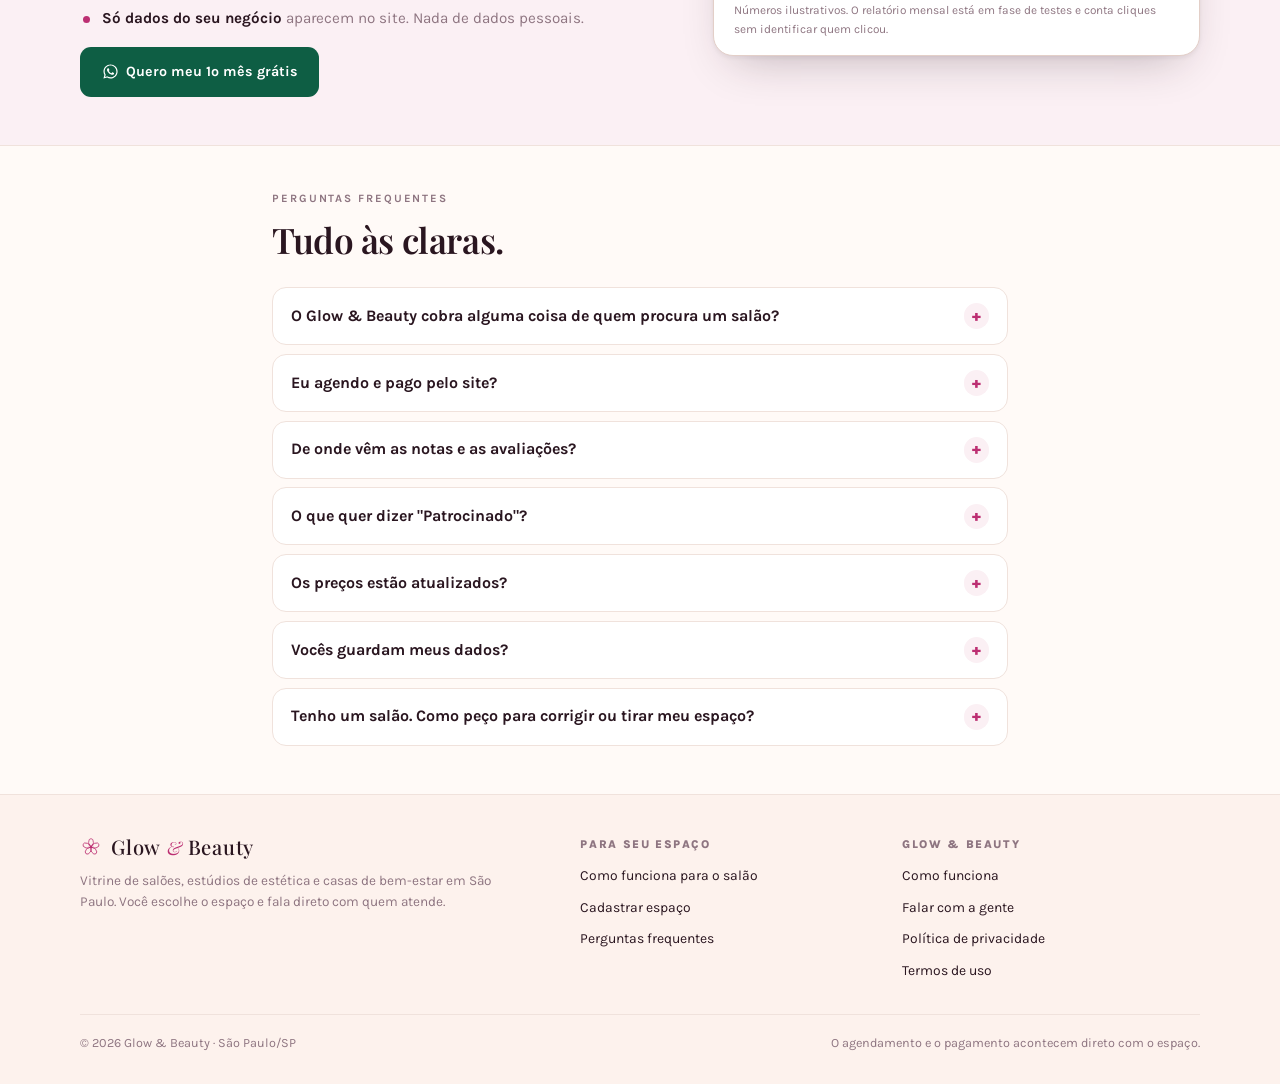
==== commit 2b6749ec: "v7+v8: redesign visual, mais salões por bairro e rota no comparador" ====
--- a/index.html
+++ b/index.html
@@ -36,10 +36,10 @@
     --mauve: #8E7581;
     --linha: #F0E2DC;
     --linha-forte: #E3CFC8;
-    --glow: #D22A67;
-    --glow-suave: #FDEEF4;
-    --zap: #12A150;
-    --zap-escuro: #0C7A3C;
+    --glow: #BC2F72;
+    --glow-suave: #FBF0F4;
+    --zap: #0E5E44;
+    --zap-escuro: #0A4A36;
     --aberto: #157F4C;
     --aberto-bg: #E6F5EC;
     --fechando: #9A5B10;
@@ -65,7 +65,7 @@
     --mauve: #B79CA7;
     --linha: #35242E;
     --linha-forte: #46313C;
-    --glow: #FF6D9C;
+    --glow: #E8639A;
     --glow-suave: #3A1226;
     --zap: #25D366;
     --zap-escuro: #1BA851;
@@ -228,47 +228,46 @@
 
   /* ---------- hero ---------- */
 
-  .hero { position: relative; overflow: hidden; }
-
-  .hero::before {
-    content: "";
-    position: absolute;
-    inset: -10% -10% auto -10%;
-    height: 28rem;
-    background: radial-gradient(58% 60% at 50% 0%, var(--glow-suave) 0%, transparent 72%);
-    pointer-events: none;
-    z-index: 0;
-  }
+  /* Herói em foto de capa cheia, como no redesenho: texto claro sobre a imagem, selo de local no canto. */
+  .hero { position: relative; overflow: hidden; min-height: clamp(360px, 54vw, 480px); display: flex; align-items: center; }
+  .hero-foto { position: absolute; inset: 0; width: 100%; height: 100%; object-fit: cover; }
+  .hero-veu {
+    position: absolute; inset: 0;
+    background: linear-gradient(100deg, rgba(20,8,14,.82) 0%, rgba(20,8,14,.6) 42%, rgba(20,8,14,.18) 78%);
+  }
+  .hero-canto {
+    position: absolute; right: 1.4rem; bottom: 1.1rem; z-index: 1;
+    font-size: .68rem; letter-spacing: .1em; text-transform: uppercase; color: rgba(255,255,255,.85);
+  }
+  @media (max-width: 640px) { .hero-canto { display: none; } }
 
   .hero-inner {
     position: relative;
     z-index: 1;
     display: grid;
-    justify-items: center;
-    gap: 1.3rem;
-    text-align: center;
-    max-width: 62rem;
+    justify-items: start;
+    gap: 1rem;
+    text-align: left;
+    max-width: 34rem;
     padding-block: clamp(2.4rem, 6vw, 3.8rem) 2rem;
+    color: #fff;
   }
 
   .hero-selo {
-    margin: 0;
-    display: inline-flex;
-    align-items: center;
+    margin: 0 0 .2rem;
     font-size: .72rem;
     font-weight: 700;
-    letter-spacing: .13em;
+    letter-spacing: .14em;
     text-transform: uppercase;
-    color: var(--glow);
-    background: var(--glow-suave);
-    border: 1px solid color-mix(in srgb, var(--glow) 32%, transparent);
-    border-radius: 999px;
-    padding: .5rem 1.05rem;
-  }
-
-  .hero-inner h1 { margin: 0; font-size: clamp(2rem, 4.4vw, 3.15rem); line-height: 1.1; white-space: nowrap; }
-  .hero-inner h1 em { font-style: italic; color: var(--glow); }
-  .hero-sub { margin: 0; max-width: 34rem; font-size: 1.03rem; color: var(--mauve); }
+    color: #fff;
+    padding-left: 1.1rem;
+    position: relative;
+  }
+  .hero-selo::before { content: ""; position: absolute; left: 0; top: .35em; width: .7rem; height: 2px; background: #fff; }
+
+  .hero-inner h1 { margin: 0; font-size: clamp(1.9rem, 4.6vw, 3.1rem); line-height: 1.14; color: #fff; }
+  .hero-inner h1 em { font-style: italic; font-weight: 500; }
+  .hero-sub { margin: 0; max-width: 30rem; font-size: 1rem; color: rgba(255,255,255,.88); }
 
   .busca {
     display: flex;
@@ -351,7 +350,7 @@
   .btn-buscar:hover { background: var(--zap-escuro); background: color-mix(in srgb, var(--glow) 80%, black); }
   .btn-buscar:active { transform: translateY(1px); }
 
-  .hero-inner .chips { justify-content: center; }
+.busca-faixa { background: var(--papel); padding-block: 1.4rem 1.6rem; border-bottom: 1px solid var(--linha); }
 
   .chip-icone { display: inline-flex; margin-right: .35rem; position: relative; top: -1px; }
   .chip-icone svg { width: 10px; height: 10px; }
@@ -445,7 +444,7 @@
     display: inline-flex;
     align-items: center;
     gap: .33rem;
-    background: rgba(255,255,255,.94);
+    background: #D8C2A8;
     color: #2A1620;
     font-size: .64rem;
     font-weight: 800;
@@ -476,7 +475,7 @@
   }
 
   .chip:hover { border-color: var(--glow); }
-  .chip[aria-pressed="true"] { background: var(--glow); border-color: var(--glow); color: #fff; }
+  .chip[aria-pressed="true"] { background: var(--tinta); border-color: var(--tinta); color: var(--papel); }
 
   .linha-controle {
     display: flex;
@@ -830,31 +829,23 @@
 
   .passos-lista li {
     position: relative;
-    background: var(--vidro);
-    border: 1px solid var(--linha);
-    border-radius: var(--raio);
-    padding: 1.15rem 1.15rem 1.2rem;
-    box-shadow: var(--sombra);
-    display: grid;
-    gap: .35rem;
-    align-content: start;
+    display: flex;
+    gap: 1rem;
+    align-items: baseline;
+    padding-block: .4rem;
   }
 
   .passo-num {
-    width: 2rem;
-    height: 2rem;
-    border-radius: 999px;
-    display: grid;
-    place-items: center;
-    background: var(--glow-suave);
+    flex: none;
+    font-family: "Playfair Display", Georgia, serif;
+    font-weight: 600;
+    font-style: italic;
+    font-size: 2.1rem;
+    line-height: 1;
     color: var(--glow);
-    font-family: "Playfair Display", Georgia, serif;
-    font-weight: 700;
-    font-size: 1rem;
-    margin-bottom: .2rem;
-  }
-
-  .passos-lista h3 { margin: 0; font-size: 1rem; font-weight: 700; }
+  }
+
+  .passos-lista h3 { margin: 0 0 .25rem; font-size: 1rem; font-weight: 700; }
   .passos-lista p { margin: 0; font-size: .9rem; color: var(--mauve); }
 
   .o-que-e {
@@ -1129,6 +1120,13 @@
   .comparar td.melhor { color: var(--aberto); font-weight: 700; }
   .comparar td.melhor::after { content: " ✓"; }
   .comparar td .btn { width: 100%; font-size: .82rem; padding: .5rem .6rem; }
+  .comparar td .btn + .btn { margin-top: .4rem; }
+  .comparar-mapa-todos { margin: 0 0 .8rem; }
+  .comparar-mapa-todos a {
+    display: inline-flex; align-items: center; gap: .4rem;
+    font-size: .85rem; font-weight: 700; color: var(--glow);
+    text-decoration: none; border-bottom: 1px solid color-mix(in srgb, var(--glow) 40%, transparent);
+  }
   .comparar .fonte-mini { color: var(--mauve); font-size: .8rem; font-weight: 400; }
   .comparar-nota { margin: 0; padding: .7rem 1.3rem 1rem; font-size: .76rem; color: var(--mauve); }
 
@@ -1269,15 +1267,22 @@
 
 <main>
   <section class="hero">
+    <img class="hero-foto" src="assets/img/editorial/salon-editorial.jpg" alt="" loading="eager">
+    <div class="hero-veu" aria-hidden="true"></div>
     <div class="wrap hero-inner">
-      <p class="hero-selo">Vitrine de beleza · São Paulo</p>
-      <h1 class="display">Compare os salões do seu bairro<br><em>antes de marcar</em></h1>
+      <p class="hero-selo">Beleza, bem-estar &amp; boas escolhas</p>
+      <h1 class="display">Glow <em>&amp;</em> Beauty<br><em>seu próximo momento de cuidado.</em></h1>
       <p class="hero-sub">Compare preço, nota e horário de salões, clínicas de estética e esmalterias perto de você — e chame direto no WhatsApp.</p>
-
+    </div>
+    <span class="hero-canto">São Paulo · beleza em cada bairro</span>
+  </section>
+
+  <section class="busca-faixa">
+    <div class="wrap">
       <div class="busca">
         <div class="busca-campo">
           <svg width="18" height="18" viewBox="0 0 24 24" fill="none" stroke="currentColor" stroke-width="2.2" aria-hidden="true"><circle cx="11" cy="11" r="7"/><path d="m20 20-3.5-3.5"/></svg>
-          <input id="busca" type="search" placeholder="Ex.: escova, unha em gel, massagem, Pinheiros" aria-label="Buscar salão ou serviço">
+          <input id="busca" type="search" placeholder="Qual cuidado você procura? Corte, unha em gel, massagem..." aria-label="Buscar salão ou serviço">
           <button class="limpar-busca" id="limparBusca" type="button" hidden>Limpar</button>
         </div>
         <span class="busca-divisor" aria-hidden="true"></span>
@@ -1286,9 +1291,8 @@
             <option value="todos">Todos os bairros</option>
           </select>
         </div>
-        <button class="btn-buscar" id="botaoBuscar" type="button">Buscar</button>
+        <button class="btn-buscar" id="botaoBuscar" type="button">Encontrar espaços</button>
       </div>
-
       <div class="chips" id="chips" role="group" aria-label="Categorias"></div>
     </div>
   </section>
@@ -1328,17 +1332,17 @@
       <h2 class="display" id="tituloPassos">Escolher salão sem ir no chute.</h2>
       <ol class="passos-lista">
         <li>
-          <span class="passo-num" aria-hidden="true">1</span>
+          <span class="passo-num" aria-hidden="true">01</span>
           <h3>Busque perto de você</h3>
           <p>Filtre por bairro, categoria ou pelo serviço que você quer fazer.</p>
         </li>
         <li>
-          <span class="passo-num" aria-hidden="true">2</span>
+          <span class="passo-num" aria-hidden="true">02</span>
           <h3>Compare antes de escolher</h3>
           <p>Marque até 3 lugares e veja preço, nota do Google e horário lado a lado.</p>
         </li>
         <li>
-          <span class="passo-num" aria-hidden="true">3</span>
+          <span class="passo-num" aria-hidden="true">03</span>
           <h3>Chame direto no WhatsApp</h3>
           <p>A conversa é com o próprio espaço. Você não paga nada ao Glow &amp; Beauty e não precisa de cadastro.</p>
         </li>
@@ -1550,7 +1554,20 @@
     { slug: "unhas-da-saude", nome: "Unhas da Saúde", bairro: "Saúde", endereco: "R. Domingos de Morais, 2564 — São Paulo/SP", categorias: ["unhas"], destaque: false, nota: 4.6, avaliacoes: 64, grade: { 1: ["09:00","19:00"], 2: ["09:00","19:00"], 3: ["09:00","19:00"], 4: ["09:00","19:00"], 5: ["09:00","19:00"], 6: ["09:00","19:00"] }, preco: 35, precoBase: "Manicure a partir de R$ 35", servicos: [["Manicure", 35], ["Pedicure", 40], ["Esmaltação em gel", 65]], whatsapp: ZAP_DEMO, c1: "#F07FA4", c2: "#B33F6B" },
     { slug: "estetica-santo-amaro", nome: "Estética Santo Amaro", bairro: "Santo Amaro", endereco: "Av. Adolfo Pinheiro, 700 — São Paulo/SP", categorias: ["estetica"], destaque: false, nota: 4.5, avaliacoes: 71, grade: { 2: ["09:00","18:00"], 3: ["09:00","18:00"], 4: ["09:00","18:00"], 5: ["09:00","18:00"], 6: ["09:00","18:00"] }, preco: 130, precoBase: "Limpeza de pele a partir de R$ 130", servicos: [["Limpeza de pele", 130], ["Drenagem linfática", 110], ["Peeling", 180]], whatsapp: ZAP_DEMO, c1: "#E08B3C", c2: "#8A4A15" },
     { slug: "recanto-bem-estar", nome: "Recanto Bem-Estar", bairro: "Jabaquara", endereco: "R. Gentil de Moura, 300 — São Paulo/SP", categorias: ["bemestar"], destaque: false, nota: 4.7, avaliacoes: 52, grade: { 1: ["08:00","20:00"], 2: ["08:00","20:00"], 3: ["08:00","20:00"], 4: ["08:00","20:00"], 5: ["08:00","20:00"] }, preco: 110, precoBase: "Massagem relaxante 60min a partir de R$ 110", servicos: [["Massagem relaxante 60min", 110], ["Quick massage 20min", 50], ["Reflexologia", 90]], whatsapp: ZAP_DEMO, c1: "#4E9182", c2: "#1E4C44" },
-    { slug: "cabelo-e-cor-campo-belo", nome: "Cabelo & Cor Campo Belo", bairro: "Campo Belo", endereco: "Av. Santo Amaro, 4800 — São Paulo/SP", categorias: ["cabelo","unhas"], destaque: false, nota: 4.4, avaliacoes: 98, grade: { 2: ["10:00","20:00"], 3: ["10:00","20:00"], 4: ["10:00","20:00"], 5: ["10:00","20:00"], 6: ["10:00","20:00"] }, preco: 95, precoBase: "Corte feminino a partir de R$ 95", servicos: [["Corte feminino", 95], ["Escova", 60], ["Mechas", 320], ["Manicure", 40]], whatsapp: ZAP_DEMO, c1: "#A06A4A", c2: "#5A3422" }
+    { slug: "cabelo-e-cor-campo-belo", nome: "Cabelo & Cor Campo Belo", bairro: "Campo Belo", endereco: "Av. Santo Amaro, 4800 — São Paulo/SP", categorias: ["cabelo","unhas"], destaque: false, nota: 4.4, avaliacoes: 98, grade: { 2: ["10:00","20:00"], 3: ["10:00","20:00"], 4: ["10:00","20:00"], 5: ["10:00","20:00"], 6: ["10:00","20:00"] }, preco: 95, precoBase: "Corte feminino a partir de R$ 95", servicos: [["Corte feminino", 95], ["Escova", 60], ["Mechas", 320], ["Manicure", 40]], whatsapp: ZAP_DEMO, c1: "#A06A4A", c2: "#5A3422" },
+    { slug: "unhas-mirandopolis", nome: "Unhas do Bairro", bairro: "Mirandópolis", endereco: "R. Afonso Lopes de Baião, 220 — São Paulo/SP", categorias: ["unhas"], destaque: false, nota: 4.5, avaliacoes: 39, grade: { 1: ["09:00","19:00"], 2: ["09:00","19:00"], 3: ["09:00","19:00"], 4: ["09:00","19:00"], 5: ["09:00","19:00"], 6: ["09:00","19:00"] }, preco: 32, precoBase: "Manicure a partir de R$ 32", servicos: [["Manicure", 32], ["Pedicure", 36], ["Esmaltação em gel", 60]], whatsapp: ZAP_DEMO, c1: "#F07FA4", c2: "#B33F6B" },
+    { slug: "nail-spa-mirandopolis", nome: "Nail Spa Mirandópolis", bairro: "Mirandópolis", endereco: "Av. Engenheiro George Corbisier, 85 — São Paulo/SP", categorias: ["unhas"], destaque: false, nota: 4.8, avaliacoes: 112, grade: { 2: ["10:00","20:00"], 3: ["10:00","20:00"], 4: ["10:00","20:00"], 5: ["10:00","20:00"], 6: ["10:00","20:00"] }, preco: 95, precoBase: "Alongamento em fibra a partir de R$ 95", servicos: [["Alongamento em fibra", 95], ["Manicure", 45], ["Spa dos pés", 80]], whatsapp: ZAP_DEMO, c1: "#D24B3E", c2: "#7A1E17" },
+    { slug: "clinica-pele-viva", nome: "Clínica Pele Viva", bairro: "Mirandópolis", endereco: "R. Jacutinga, 180 — São Paulo/SP", categorias: ["estetica"], destaque: false, nota: 4.6, avaliacoes: 58, grade: { 2: ["09:00","18:00"], 3: ["09:00","18:00"], 4: ["09:00","18:00"], 5: ["09:00","18:00"], 6: ["09:00","18:00"] }, preco: 140, precoBase: "Limpeza de pele a partir de R$ 140", servicos: [["Limpeza de pele", 140], ["Peeling", 190], ["Microagulhamento", 260]], whatsapp: ZAP_DEMO, c1: "#E08B3C", c2: "#8A4A15" },
+    { slug: "spa-raizes", nome: "Spa Raízes", bairro: "Mirandópolis", endereco: "R. Catarino Guimarães, 410 — São Paulo/SP", categorias: ["bemestar"], destaque: false, nota: 4.7, avaliacoes: 66, grade: { 1: ["09:00","20:00"], 2: ["09:00","20:00"], 3: ["09:00","20:00"], 4: ["09:00","20:00"], 5: ["09:00","20:00"], 6: ["09:00","20:00"] }, preco: 120, precoBase: "Massagem relaxante 60min a partir de R$ 120", servicos: [["Massagem relaxante 60min", 120], ["Massagem com pedras quentes", 170], ["Quick massage", 55]], whatsapp: ZAP_DEMO, c1: "#6FA08E", c2: "#31574B" },
+    { slug: "studio-vertice", nome: "Studio Vértice", bairro: "Mirandópolis", endereco: "Av. Jabaquara, 2340 — São Paulo/SP", categorias: ["cabelo"], destaque: false, nota: 4.6, avaliacoes: 77, grade: { 2: ["09:00","19:00"], 3: ["09:00","19:00"], 4: ["09:00","19:00"], 5: ["09:00","19:00"], 6: ["09:00","19:00"] }, preco: 120, precoBase: "Mechas a partir de R$ 120", servicos: [["Mechas", 120], ["Corte feminino", 85], ["Escova", 55]], whatsapp: ZAP_DEMO, c1: "#D6255C", c2: "#7E0F35" },
+    { slug: "barbearia-vintage-sp", nome: "Barbearia Vintage SP", bairro: "Mirandópolis", endereco: "R. Manuel da Nóbrega, 760 — São Paulo/SP", categorias: ["cabelo"], destaque: false, nota: 4.9, avaliacoes: 201, grade: { 1: ["09:00","21:00"], 2: ["09:00","21:00"], 3: ["09:00","21:00"], 4: ["09:00","21:00"], 5: ["09:00","21:00"], 6: ["09:00","21:00"] }, preco: 60, precoBase: "Corte + barba a partir de R$ 60", servicos: [["Corte + barba", 60], ["Corte", 40], ["Barba", 28], ["Sobrancelha masculina", 20]], whatsapp: ZAP_DEMO, c1: "#3B5182", c2: "#1B2543" },
+    { slug: "nail-studio-pinheiros", nome: "Nail Studio Pinheiros", bairro: "Pinheiros", endereco: "R. Fradique Coutinho, 940 — São Paulo/SP", categorias: ["unhas"], destaque: false, nota: 4.7, avaliacoes: 140, grade: { 2: ["10:00","20:00"], 3: ["10:00","20:00"], 4: ["10:00","20:00"], 5: ["10:00","20:00"], 6: ["10:00","20:00"] }, preco: 80, precoBase: "Esmaltação em gel a partir de R$ 80", servicos: [["Esmaltação em gel", 80], ["Alongamento em gel", 150], ["Manicure", 42]], whatsapp: ZAP_DEMO, c1: "#F07FA4", c2: "#B33F6B" },
+    { slug: "pele-clara-estetica", nome: "Pele Clara Estética", bairro: "Pinheiros", endereco: "R. Capote Valente, 450 — São Paulo/SP", categorias: ["estetica"], destaque: false, nota: 4.5, avaliacoes: 63, grade: { 2: ["09:00","18:00"], 3: ["09:00","18:00"], 4: ["09:00","18:00"], 5: ["09:00","18:00"], 6: ["09:00","18:00"] }, preco: 165, precoBase: "Limpeza de pele a partir de R$ 165", servicos: [["Limpeza de pele", 165], ["Drenagem linfática facial", 130], ["Peeling", 220]], whatsapp: ZAP_DEMO, c1: "#E08B3C", c2: "#8A4A15" },
+    { slug: "espaco-boas-unhas", nome: "Espaço Boas Unhas", bairro: "Vila Madalena", endereco: "R. Wisard, 300 — São Paulo/SP", categorias: ["unhas"], destaque: false, nota: 4.4, avaliacoes: 47, grade: { 1: ["09:00","19:00"], 2: ["09:00","19:00"], 3: ["09:00","19:00"], 4: ["09:00","19:00"], 5: ["09:00","19:00"], 6: ["09:00","19:00"] }, preco: 48, precoBase: "Manicure + pedicure a partir de R$ 48", servicos: [["Manicure + pedicure", 48], ["Esmaltação em gel", 55]], whatsapp: ZAP_DEMO, c1: "#D24B3E", c2: "#7A1E17" },
+    { slug: "barber-vila-madalena", nome: "Barber Vila Madalena", bairro: "Vila Madalena", endereco: "R. Aspicuelta, 220 — São Paulo/SP", categorias: ["cabelo"], destaque: false, nota: 4.7, avaliacoes: 168, grade: { 1: ["09:00","20:00"], 2: ["09:00","20:00"], 3: ["09:00","20:00"], 4: ["09:00","20:00"], 5: ["09:00","20:00"], 6: ["09:00","20:00"] }, preco: 65, precoBase: "Corte + barba a partir de R$ 65", servicos: [["Corte + barba", 65], ["Corte", 45], ["Barba", 30]], whatsapp: ZAP_DEMO, c1: "#3B5182", c2: "#1B2543" },
+    { slug: "oasis-perdizes", nome: "Oásis Perdizes", bairro: "Perdizes", endereco: "R. Turiassu, 1200 — São Paulo/SP", categorias: ["bemestar"], destaque: false, nota: 4.6, avaliacoes: 48, grade: { 1: ["09:00","20:00"], 2: ["09:00","20:00"], 3: ["09:00","20:00"], 4: ["09:00","20:00"], 5: ["09:00","20:00"] }, preco: 95, precoBase: "Massagem relaxante 60min a partir de R$ 95", servicos: [["Massagem relaxante 60min", 95], ["Quick massage", 45]], whatsapp: ZAP_DEMO, c1: "#6FA08E", c2: "#31574B" },
+    { slug: "studio-capital", nome: "Studio Capital", bairro: "Perdizes", endereco: "R. Cardoso de Almeida, 540 — São Paulo/SP", categorias: ["cabelo"], destaque: false, nota: 4.5, avaliacoes: 91, grade: { 2: ["09:00","19:00"], 3: ["09:00","19:00"], 4: ["09:00","19:00"], 5: ["09:00","19:00"], 6: ["09:00","19:00"] }, preco: 100, precoBase: "Corte feminino a partir de R$ 100", servicos: [["Corte feminino", 100], ["Escova", 65], ["Hidratação", 90]], whatsapp: ZAP_DEMO, c1: "#D6255C", c2: "#7E0F35" },
+    { slug: "moema-derme", nome: "Clínica Moema Derme", bairro: "Moema", endereco: "Al. dos Arapanés, 300 — São Paulo/SP", categorias: ["estetica"], destaque: false, nota: 4.4, avaliacoes: 55, grade: { 2: ["09:00","18:00"], 3: ["09:00","18:00"], 4: ["09:00","18:00"], 5: ["09:00","18:00"], 6: ["09:00","18:00"] }, preco: 120, precoBase: "Limpeza de pele a partir de R$ 120", servicos: [["Limpeza de pele", 120], ["Peeling", 170]], whatsapp: ZAP_DEMO, c1: "#E08B3C", c2: "#8A4A15" }
   ];
 
   const NOME_CATEGORIA = {
@@ -1736,14 +1753,23 @@
   const ICONE_CHECK = '<svg width="11" height="11" viewBox="0 0 24 24" fill="none" stroke="currentColor" stroke-width="3.4" aria-hidden="true"><path d="m5 12.5 4.5 4.5L19 7.5"/></svg>';
   const ICONE_ESTRELA_CLARA = ICONE_ESTRELA.replace('fill="currentColor"', 'fill="currentColor" class="estrela-icone"');
 
+  // Foto editorial por categoria (vinda do redesenho que o Johnny aprovou no Lovable).
+  // Fotos de banco de imagens, uma por categoria — por isso o rótulo "Foto ilustrativa" em cada cartão.
+  const FOTO_CATEGORIA = (s) =>
+    s.categorias.includes("cabelo") && /barb/i.test(s.slug) ? "assets/img/editorial/barber-editorial.jpg"
+    : s.categorias.includes("cabelo") ? "assets/img/editorial/salon-editorial.jpg"
+    : s.categorias.includes("unhas") ? "assets/img/editorial/nails-editorial.jpg"
+    : "assets/img/editorial/spa-editorial.jpg";
+
+
   /* ---------- montagem ---------- */
 
   function montarVitrine() {
     el.rua.innerHTML = SALOES.filter((s) => s.destaque).map((s) => `
       <button class="janela" role="listitem" type="button" style="--c1:${s.c1};--c2:${s.c2}" data-ir="${s.slug}">
         <span class="janela-luz"></span>
-        <img class="janela-img" src="assets/img/saloes/${s.slug}.svg" alt="" loading="lazy" width="600" height="320">
-        <span class="selo">${ICONE_FLOR} Patrocinado</span>
+        <img class="janela-img" src="${FOTO_CATEGORIA(s)}" alt="" loading="lazy" width="900" height="600">
+        <span class="selo">DESTAQUE PATROCINADO</span>
         <span class="janela-texto">
           <span class="janela-nome">${s.nome}</span>
           <span class="janela-bairro">${ICONE_ESTRELA_CLARA} ${notaBR(s.nota)} · ${s.bairro}</span>
@@ -1878,9 +1904,9 @@
       <article class="cartao${comparando ? " marcado" : ""}" id="salao-${s.slug}" style="--c1:${s.c1};--c2:${s.c2}">
         <span class="esmalte"></span>
         <div class="cartao-foto">
-          ${s.destaque ? `<span class="selo">${ICONE_FLOR} Patrocinado</span>` : ""}
-          <img class="cartao-img" src="assets/img/saloes/${s.slug}.svg" alt="" loading="lazy" width="600" height="320">
-          <span class="ilustrativa">Ilustração de exemplo</span>
+          ${s.destaque ? `<span class="selo">DESTAQUE PATROCINADO</span>` : ""}
+          <img class="cartao-img" src="${FOTO_CATEGORIA(s)}" alt="" loading="lazy" width="900" height="600">
+          <span class="ilustrativa">Foto ilustrativa</span>
           <button class="coracao" type="button" data-fav="${s.slug}" aria-pressed="${salvo}"
             aria-label="${salvo ? "Remover" : "Salvar"} ${s.nome} dos favoritos">${ICONE_CORACAO}</button>
         </div>
@@ -1950,6 +1976,17 @@
     montarGrade();
   }
 
+  // Rota com todos os lugares comparados de uma vez (em vez de um mapa incorporado por lugar,
+  // que ficaria redundante com o botão "Como chegar" de cada cartão e pesaria na página).
+  const linkMapaComparacao = (lista) => {
+    const enderecos = lista.map((s) => s.endereco.replace(" — ", ", "));
+    const destino = enderecos[enderecos.length - 1];
+    const escalas = enderecos.slice(0, -1);
+    let url = "https://www.google.com/maps/dir/?api=1&destination=" + encodeURIComponent(destino);
+    if (escalas.length) url += "&waypoints=" + encodeURIComponent(escalas.join("|"));
+    return url;
+  };
+
   function montarComparacao() {
     const lista = estado.comparar.map((slug) => SALOES.find((s) => s.slug === slug));
     const menorPreco = Math.min(...lista.map((s) => s.preco));
@@ -1962,9 +1999,10 @@
       ["Horário", (s) => resumoHorarios(s.grade).replaceAll(" · ", "<br>")],
       ["Bairro", (s) => s.bairro],
       ["Serviços", (s) => s.categorias.map((c) => NOME_CATEGORIA[c]).join(", ")],
-      ["", (s) => `<a class="btn btn-zap" href="${linkZap(s.whatsapp, mensagemSalao(s))}" target="_blank" rel="noopener" data-clique="whatsapp" data-slug="${s.slug}">${ICONE_ZAP} WhatsApp</a>`]
+      ["", (s) => `<a class="btn btn-zap" href="${linkZap(s.whatsapp, mensagemSalao(s))}" target="_blank" rel="noopener" data-clique="whatsapp" data-slug="${s.slug}">${ICONE_ZAP} WhatsApp</a><a class="btn btn-mapa" href="${linkMapa(s.endereco)}" target="_blank" rel="noopener" data-clique="rota" data-slug="${s.slug}">${ICONE_MAPA} Como chegar</a>`]
     ];
     el.tabelaComparar.innerHTML = `
+      <p class="comparar-mapa-todos"><a href="${linkMapaComparacao(lista)}" target="_blank" rel="noopener">${ICONE_MAPA} Ver os ${lista.length} lugares no mapa</a></p>
       <table>
         <thead><tr><td></td>${lista.map((s) => `<th scope="col" style="--c1:${s.c1}"><span class="esmalte-mini"></span>${s.nome}</th>`).join("")}</tr></thead>
         <tbody>${linhas.map(([rotulo, valor, melhor]) => `
